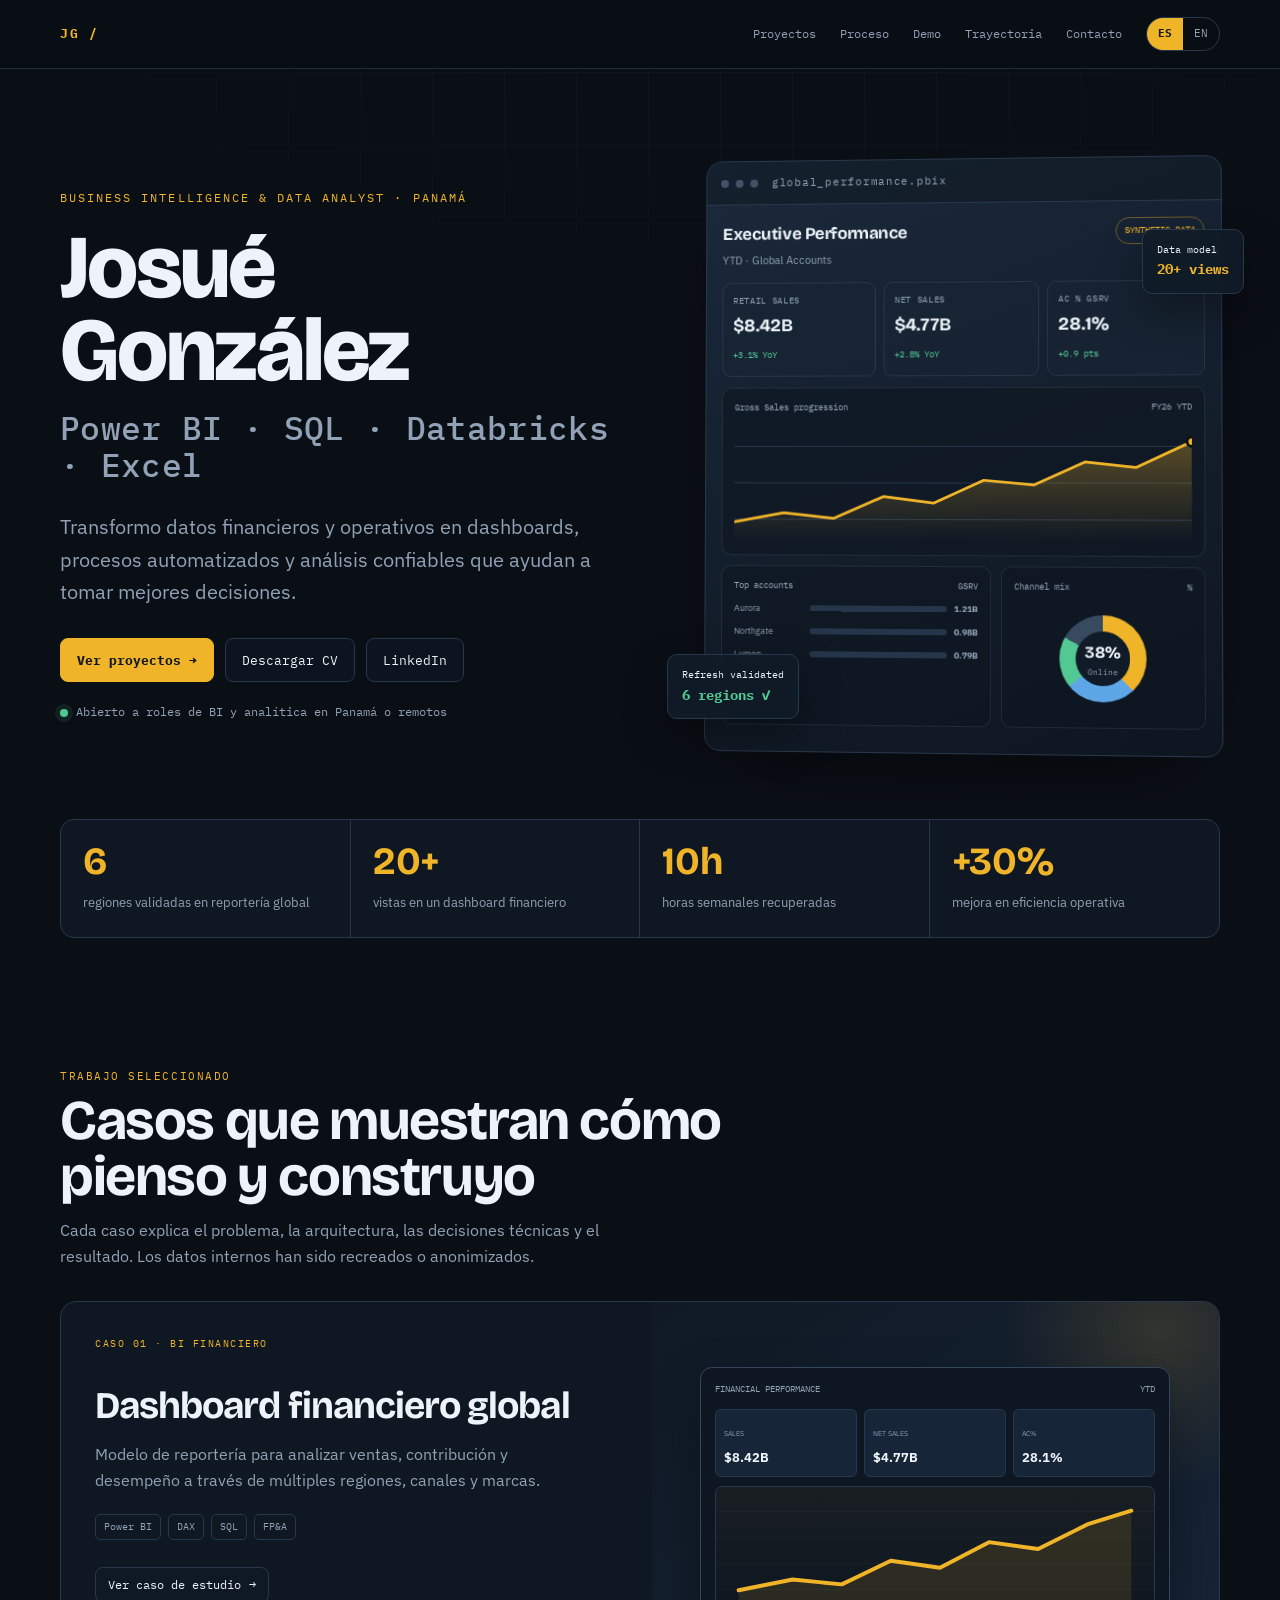
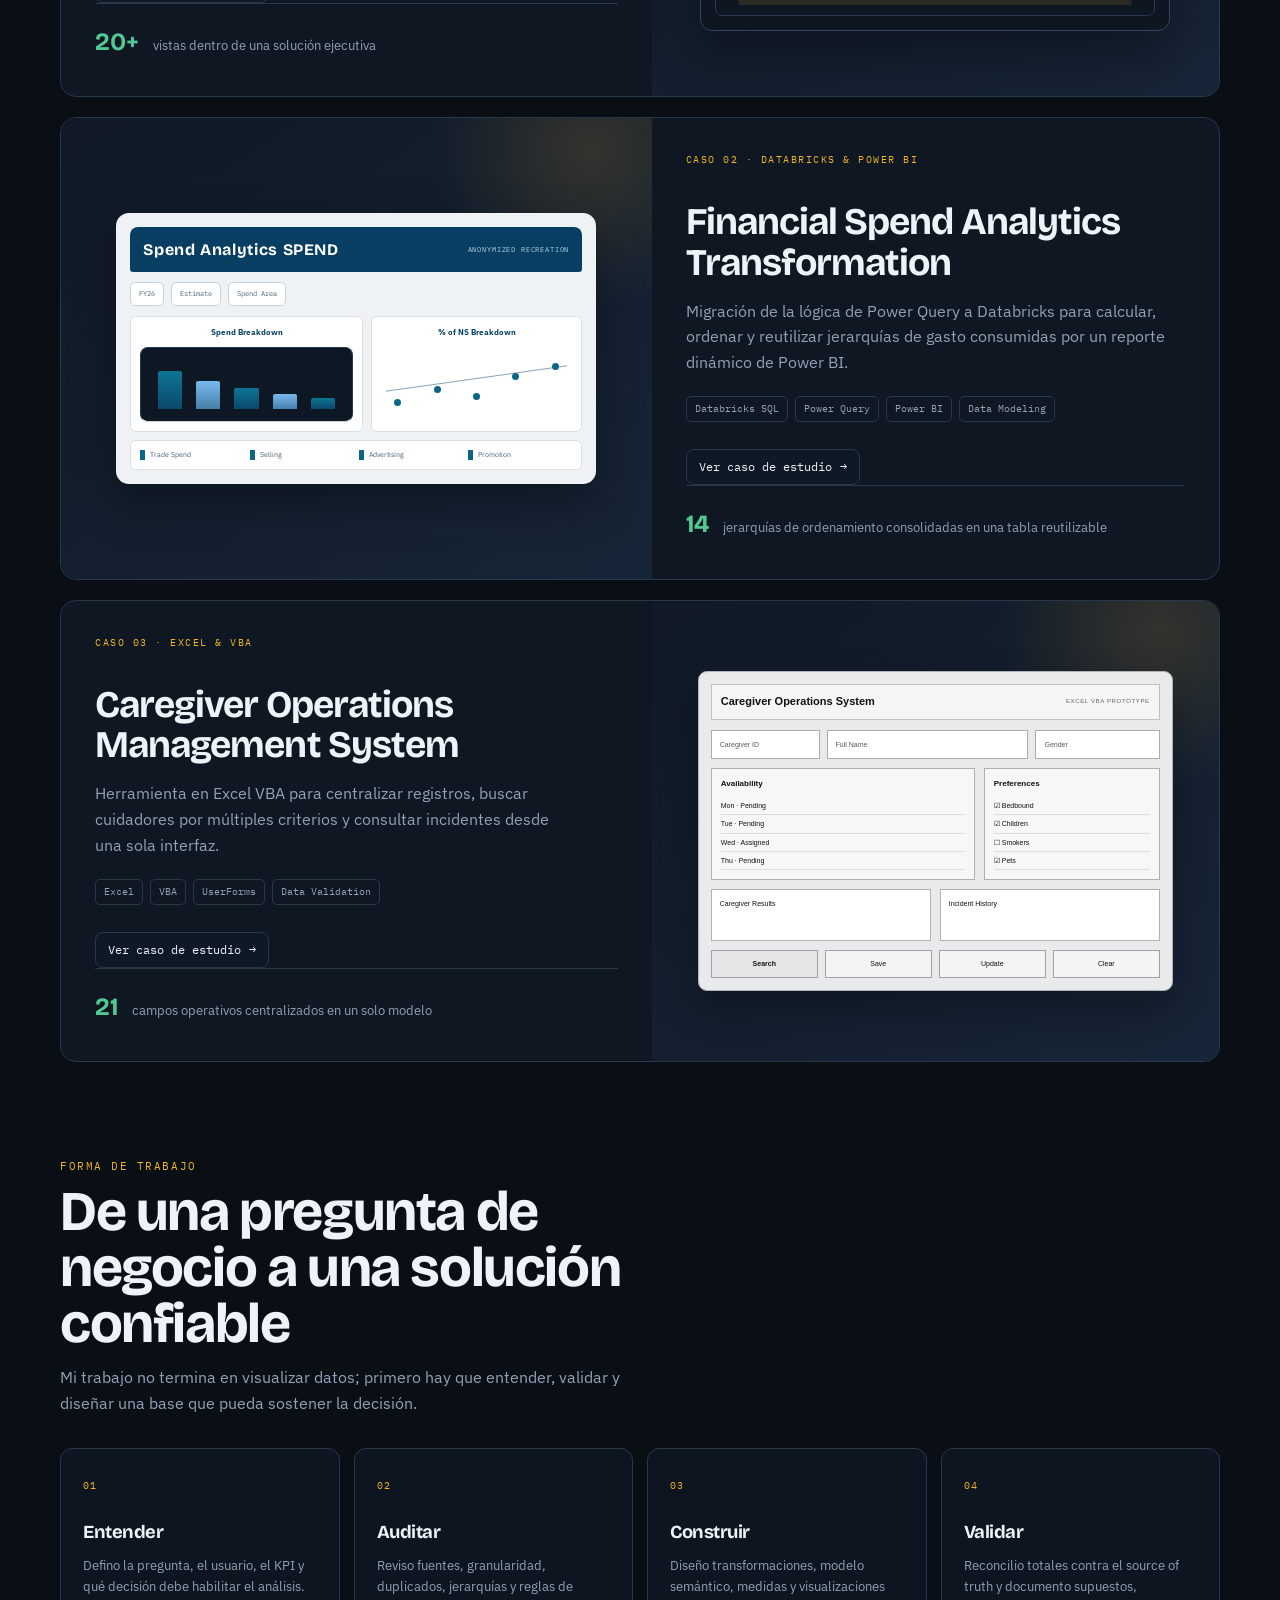
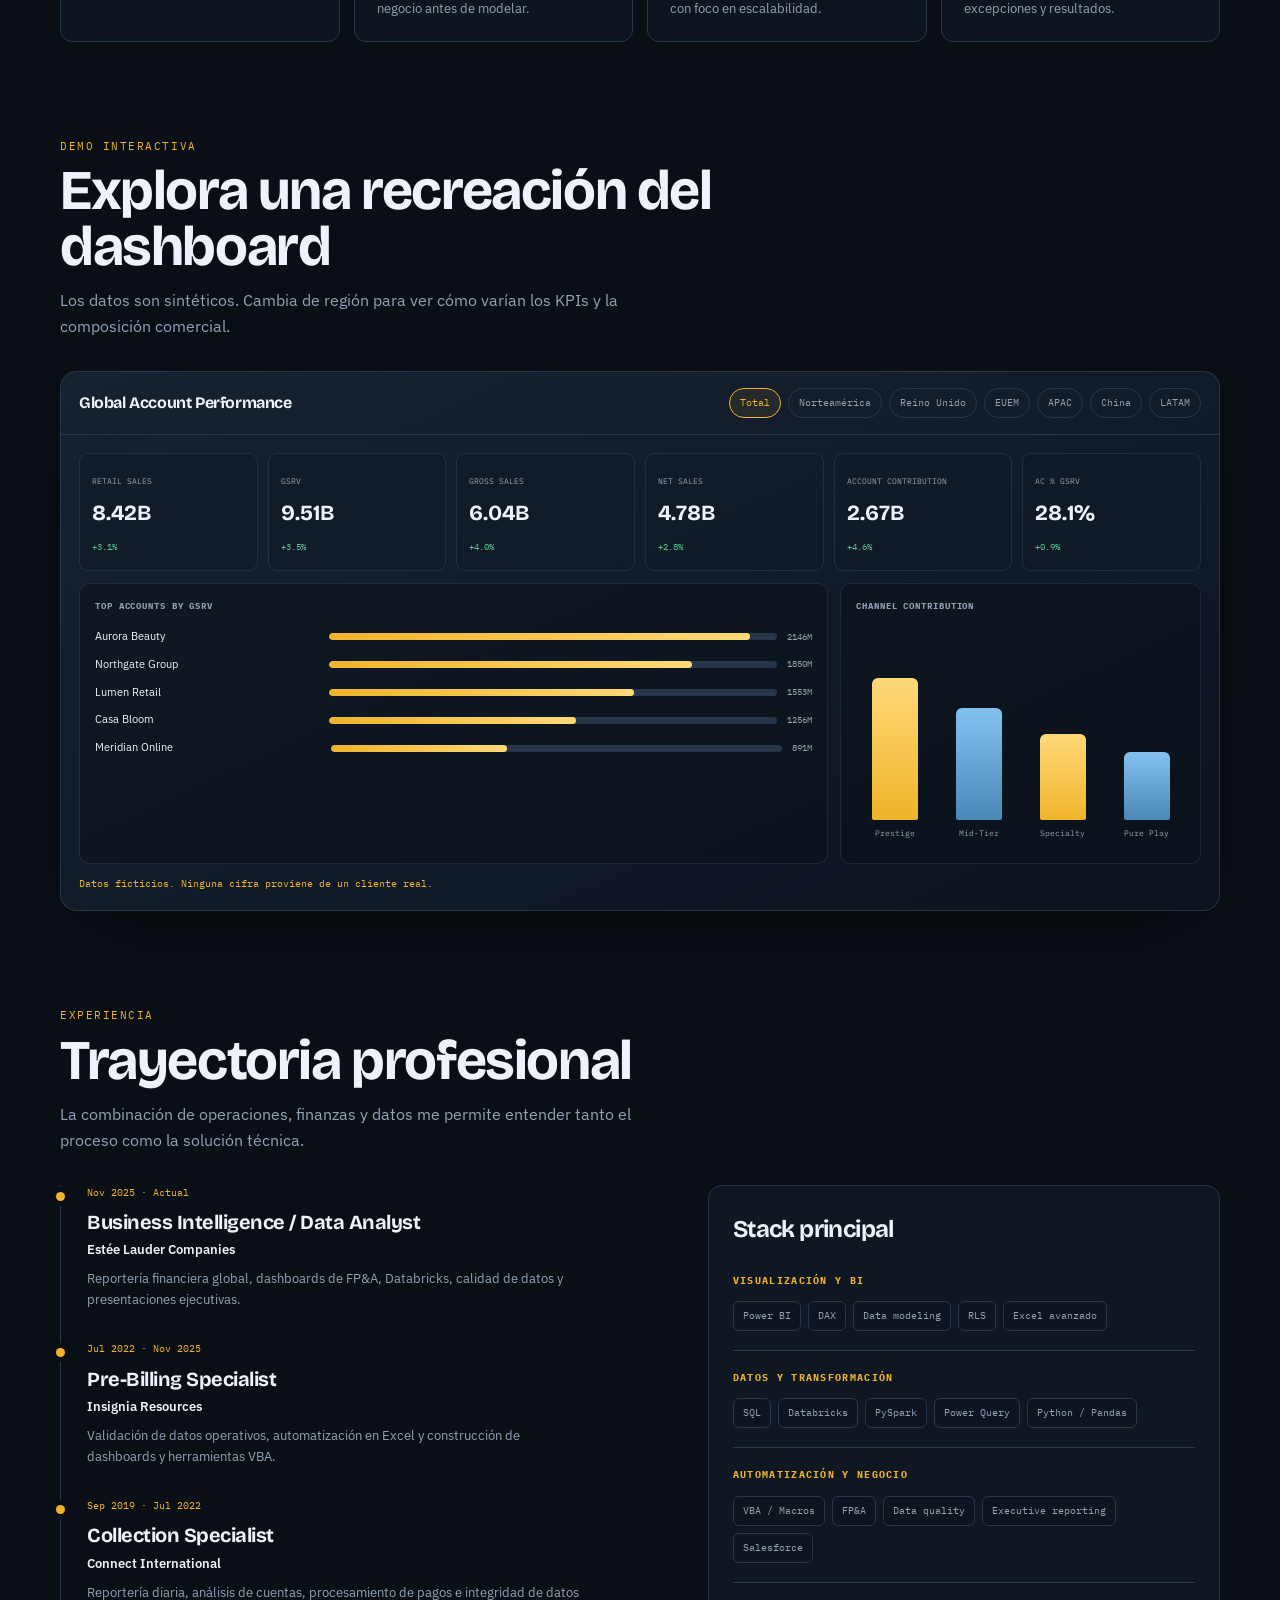
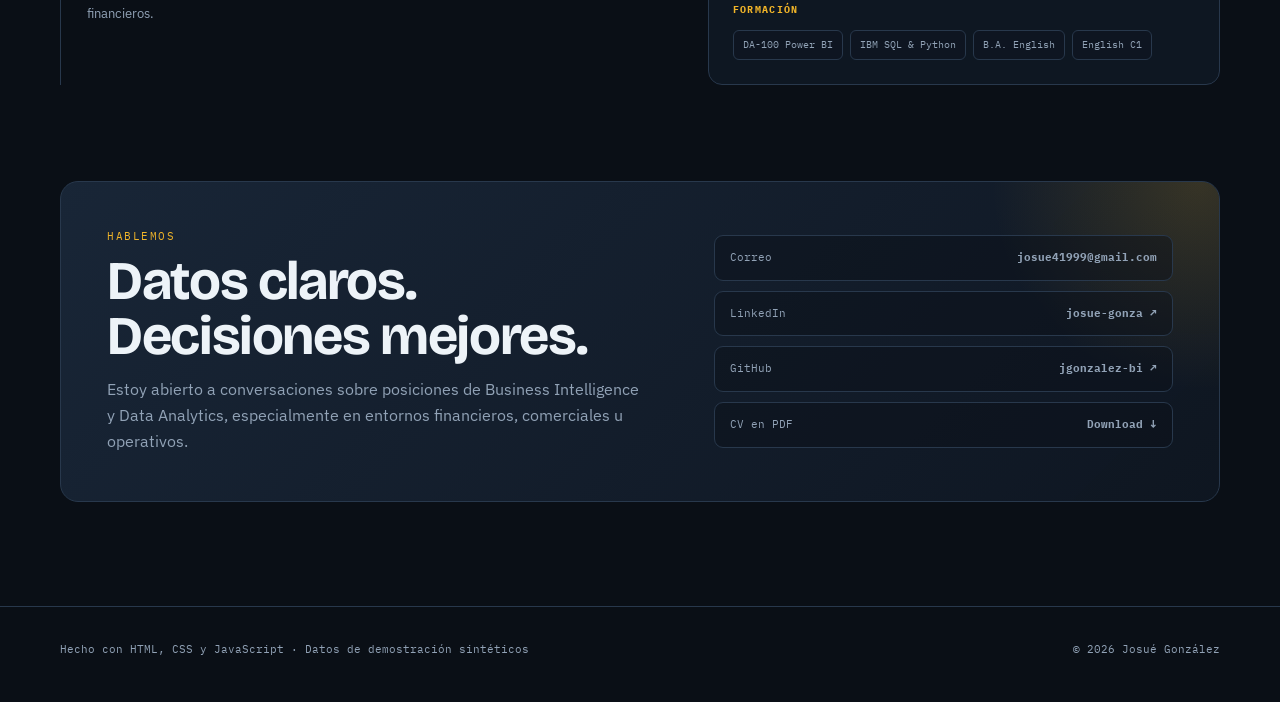
==== index.html @ 30bac92c "Generic Name and Visuals" ====
<!doctype html>
<html lang="es">
<head>
  <meta charset="utf-8">
  <meta name="viewport" content="width=device-width,initial-scale=1">
  <meta name="description" content="Portafolio de Josué González, Business Intelligence & Data Analyst especializado en Power BI, SQL, Databricks, Excel y reportería financiera.">
  <meta name="theme-color" content="#0a0f16">
  <meta property="og:title" content="Josué González — Business Intelligence & Data Analyst">
  <meta property="og:description" content="Dashboards, automatización, calidad de datos y analítica financiera.">
  <meta property="og:type" content="website">
  <title>Josué González — Business Intelligence & Data Analyst</title>
  <link rel="preconnect" href="https://fonts.googleapis.com">
  <link rel="preconnect" href="https://fonts.gstatic.com" crossorigin>
  <link href="https://fonts.googleapis.com/css2?family=Bricolage+Grotesque:opsz,wght@12..96,500;12..96,700;12..96,800&family=IBM+Plex+Mono:wght@400;500;600&family=IBM+Plex+Sans:wght@400;500;600&display=swap" rel="stylesheet">
  <link rel="stylesheet" href="assets/css/styles.css">
</head>
<body data-title-es="Josué González — Business Intelligence & Data Analyst" data-title-en="Josue Gonzalez — Business Intelligence & Data Analyst">
<header class="site-header">
  <div class="wrap nav">
    <a class="brand" href="#top" aria-label="Inicio">JG /</a>
    <button class="mobile-menu" data-mobile-menu aria-expanded="false" aria-label="Abrir navegación">☰</button>
    <nav class="nav-links" aria-label="Navegación principal">
      <a href="#proyectos" data-i18n="nav.work">Proyectos</a>
      <a href="#proceso" data-i18n="nav.process">Proceso</a>
      <a href="#demo" data-i18n="nav.demo">Demo</a>
      <a href="#trayectoria" data-i18n="nav.path">Trayectoria</a>
      <a href="#contacto" data-i18n="nav.contact">Contacto</a>
    </nav>
    <div class="lang" role="group" aria-label="Idioma">
      <button type="button" data-lang="es" aria-pressed="true">ES</button>
      <button type="button" data-lang="en" aria-pressed="false">EN</button>
    </div>
  </div>
</header>
<main id="top">
  <section class="hero">
    <div class="wrap hero-grid">
      <div>
        <p class="eyebrow" data-i18n="hero.eyebrow">Business Intelligence & Data Analyst · Panamá</p>
        <h1><span data-i18n="hero.name">Josué González</span><span class="hero-role" data-i18n="hero.role">Power BI · SQL · Databricks · Excel</span></h1>
        <p class="hero-lede" data-i18n="hero.lede">Transformo datos financieros y operativos en dashboards, procesos automatizados y análisis confiables que ayudan a tomar mejores decisiones.</p>
        <div class="actions">
          <a class="btn primary" href="#proyectos"><span data-i18n="hero.projects">Ver proyectos</span><span class="arrow">→</span></a>
          <a class="btn ghost" data-cv-home href="cv/Josue_Gonzalez_CV_ES.pdf" download><span data-i18n="hero.cv">Descargar CV</span></a>
          <a class="btn ghost" href="https://www.linkedin.com/in/josue-gonza/" target="_blank" rel="noopener" data-i18n="hero.linkedin">LinkedIn</a>
        </div>
        <div class="availability"><i class="status-dot"></i><span data-i18n="hero.availability">Abierto a roles de BI y analítica en Panamá o remotos</span></div>
      </div>
      <div class="hero-visual" aria-label="Recreación visual de un dashboard financiero">
        <div class="dash-window">
          <div class="window-bar"><i class="window-dot"></i><i class="window-dot"></i><i class="window-dot"></i><span class="window-title">global_performance.pbix</span></div>
          <div class="dash-body">
            <div class="dash-head"><div><h3>Executive Performance</h3><p>YTD · Global Accounts</p></div><span class="pill">SYNTHETIC DATA</span></div>
            <div class="visual-kpis">
              <div class="visual-kpi"><small>Retail Sales</small><b>$8.42B</b><i>+3.1% YoY</i></div>
              <div class="visual-kpi"><small>Net Sales</small><b>$4.77B</b><i>+2.8% YoY</i></div>
              <div class="visual-kpi"><small>AC % GSRV</small><b>28.1%</b><i>+0.9 pts</i></div>
            </div>
            <div class="chart-card">
              <div class="chart-top"><span>Gross Sales progression</span><span>FY26 YTD</span></div>
              <svg class="spark" viewBox="0 0 500 130" role="img" aria-label="Tendencia ascendente de ventas">
                <defs><linearGradient id="areaFill" x1="0" y1="0" x2="0" y2="1"><stop offset="0" stop-color="#f0b429" stop-opacity=".32"/><stop offset="1" stop-color="#f0b429" stop-opacity="0"/></linearGradient></defs>
                <path class="grid" d="M0 25H500M0 65H500M0 105H500"/>
                <path class="area" d="M0 108 L55 98 L110 104 L165 80 L220 87 L275 62 L330 67 L385 42 L440 48 L500 20 L500 130 L0 130Z"/>
                <path class="line" d="M0 108 L55 98 L110 104 L165 80 L220 87 L275 62 L330 67 L385 42 L440 48 L500 20"/>
                <circle class="point" cx="500" cy="20" r="5"/>
              </svg>
            </div>
            <div class="visual-bottom">
              <div class="chart-card">
                <div class="chart-top"><span>Top accounts</span><span>GSRV</span></div>
                <div class="bar-row"><span>Aurora</span><span class="bar-track"><i class="bar-fill" style="width:94%"></i></span><b>1.21B</b></div>
                <div class="bar-row"><span>Northgate</span><span class="bar-track"><i class="bar-fill" style="width:76%"></i></span><b>0.98B</b></div>
                <div class="bar-row"><span>Lumen</span><span class="bar-track"><i class="bar-fill" style="width:61%"></i></span><b>0.79B</b></div>
              </div>
              <div class="chart-card"><div class="chart-top"><span>Channel mix</span><span>%</span></div><div class="donut-wrap"><div class="donut"></div><div class="donut-label"><b>38%</b>Online</div></div></div>
            </div>
          </div>
        </div>
        <div class="float-card a"><span>Refresh validated</span><br><strong>6 regions ✓</strong></div>
        <div class="float-card b"><span>Data model</span><br><strong>20+ views</strong></div>
      </div>
    </div>
  </section>

  <section class="metrics">
    <div class="wrap metric-grid reveal">
      <div class="metric-item"><strong>6</strong><span data-i18n="metrics.regions">regiones validadas en reportería global</span></div>
      <div class="metric-item"><strong>20+</strong><span data-i18n="metrics.views">vistas en un dashboard financiero</span></div>
      <div class="metric-item"><strong>10h</strong><span data-i18n="metrics.hours">horas semanales recuperadas</span></div>
      <div class="metric-item"><strong>+30%</strong><span data-i18n="metrics.efficiency">mejora en eficiencia operativa</span></div>
    </div>
  </section>

  <section class="section" id="proyectos">
    <div class="wrap">
      <div class="section-head reveal">
        <div class="section-title-wrap"><div class="section-kicker" data-i18n="work.kicker">Trabajo seleccionado</div><h2 data-i18n="work.title">Casos que muestran cómo pienso y construyo</h2><p class="section-sub" data-i18n="work.sub">Cada caso explica el problema, la arquitectura, las decisiones técnicas y el resultado. Los datos internos han sido recreados o anonimizados.</p></div>
      </div>
      <div class="projects-grid">
        <article class="project-card reveal">
          <div class="project-content">
            <div class="project-index" data-i18n="project.1.index">Caso 01 · BI financiero</div>
            <h3 data-i18n="project.1.title">Dashboard financiero global</h3>
            <p data-i18n="project.1.desc">Modelo de reportería para analizar ventas, contribución y desempeño a través de múltiples regiones, canales y marcas.</p>
            <div class="tag-row"><span class="tag">Power BI</span><span class="tag">DAX</span><span class="tag">SQL</span><span class="tag">FP&A</span></div>
            <a class="btn small ghost" href="case-studies/financial-dashboard.html"><span data-i18n="project.1.cta">Ver caso de estudio</span><span class="arrow">→</span></a>
            <div class="project-stat"><b>20+</b><span data-i18n="project.1.stat">vistas dentro de una solución ejecutiva</span></div>
          </div>
          <div class="project-visual">
            <div class="mini-report"><div class="mini-top"><span>FINANCIAL PERFORMANCE</span><span class="accent">YTD</span></div><div class="mini-kpis"><div class="mini-kpi"><small>Sales</small><b>$8.42B</b></div><div class="mini-kpi"><small>Net Sales</small><b>$4.77B</b></div><div class="mini-kpi"><small>AC%</small><b>28.1%</b></div></div><div class="mini-chart"><svg viewBox="0 0 400 110"><path d="M0 95L55 84L105 89L155 65L205 72L255 46L305 53L355 28L400 14" fill="none" stroke="#f0b429" stroke-width="4" stroke-linecap="round" stroke-linejoin="round"/><path d="M0 95L55 84L105 89L155 65L205 72L255 46L305 53L355 28L400 14L400 110L0 110Z" fill="rgba(240,180,41,.12)"/></svg></div></div>
          </div>
        </article>

        <article class="project-card reveal">
          <div class="project-visual smap-card-visual">
            <div class="smap-mini">
              <div class="smap-mini-head"><b>Spend Analytics SPEND</b><span>ANONYMIZED RECREATION</span></div>
              <div class="smap-mini-filters"><span>FY26</span><span>Estimate</span><span>Spend Area</span></div>
              <div class="smap-mini-grid">
                <div class="smap-mini-chart">
                  <strong>Spend Breakdown</strong>
                  <div class="mini-bars">
                    <i style="--h:78%"></i><i style="--h:56%"></i><i style="--h:42%"></i><i style="--h:31%"></i><i style="--h:22%"></i>
                  </div>
                </div>
                <div class="smap-mini-chart">
                  <strong>% of NS Breakdown</strong>
                  <div class="mini-lines"><i></i><i></i><i></i><i></i><i></i></div>
                </div>
                <div class="smap-mini-legend">
                  <span>Trade Spend</span><span>Selling</span><span>Advertising</span><span>Promotion</span>
                </div>
              </div>
            </div>
          </div>
          <div class="project-content">
            <div class="project-index" data-i18n="project.2.index">Caso 02 · Databricks & Power BI</div>
            <h3 data-i18n="project.2.title">Financial Spend Analytics Transformation</h3>
            <p data-i18n="project.2.desc">Migración de la lógica de Power Query a Databricks para calcular, ordenar y reutilizar jerarquías de gasto consumidas por un reporte dinámico de Power BI.</p>
            <div class="tag-row"><span class="tag">Databricks SQL</span><span class="tag">Power Query</span><span class="tag">Power BI</span><span class="tag">Data Modeling</span></div>
            <a class="btn small ghost" href="case-studies/databricks-migration.html"><span data-i18n="project.2.cta">Ver caso de estudio</span><span class="arrow">→</span></a>
            <div class="project-stat"><b>14</b><span data-i18n="project.2.stat">jerarquías de ordenamiento consolidadas en una tabla reutilizable</span></div>
          </div>
        </article>

        <article class="project-card reveal">
          <div class="project-content">
            <div class="project-index" data-i18n="project.3.index">Caso 03 · Excel & VBA</div>
            <h3 data-i18n="project.3.title">Caregiver Operations Management System</h3>
            <p data-i18n="project.3.desc">Herramienta en Excel VBA para centralizar registros, buscar cuidadores por múltiples criterios y consultar incidentes desde una sola interfaz.</p>
            <div class="tag-row"><span class="tag">Excel</span><span class="tag">VBA</span><span class="tag">UserForms</span><span class="tag">Data Validation</span></div>
            <a class="btn small ghost" href="case-studies/operations-automation.html"><span data-i18n="project.3.cta">Ver caso de estudio</span><span class="arrow">→</span></a>
            <div class="project-stat"><b>21</b><span data-i18n="project.3.stat">campos operativos centralizados en un solo modelo</span></div>
          </div>
          <div class="project-visual coded-care-project">
<div class="care-card-mini" aria-label="Vista codificada del sistema de gestión de cuidadores">
  <div class="care-card-title">
    <b>Caregiver Operations System</b><span>EXCEL VBA PROTOTYPE</span>
  </div>
  <div class="care-card-fields">
    <i>Caregiver ID</i><i>Full Name</i><i>Gender</i>
  </div>
  <div class="care-card-body">
    <div>
      <strong>Availability</strong>
      <span>Mon · Pending</span><span>Tue · Pending</span>
      <span>Wed · Assigned</span><span>Thu · Pending</span>
    </div>
    <div>
      <strong>Preferences</strong>
      <span>☑ Bedbound</span><span>☑ Children</span>
      <span>☐ Smokers</span><span>☑ Pets</span>
    </div>
  </div>
  <div class="care-card-results">
    <span>Caregiver Results</span><span>Incident History</span>
  </div>
  <div class="care-card-actions"><b>Search</b><span>Save</span><span>Update</span><span>Clear</span></div>
</div>
</div>
        </article>
      </div>
    </div>
  </section>

  <section class="section" id="proceso">
    <div class="wrap">
      <div class="section-head reveal"><div class="section-title-wrap"><div class="section-kicker" data-i18n="process.kicker">Forma de trabajo</div><h2 data-i18n="process.title">De una pregunta de negocio a una solución confiable</h2><p class="section-sub" data-i18n="process.sub">Mi trabajo no termina en visualizar datos; primero hay que entender, validar y diseñar una base que pueda sostener la decisión.</p></div></div>
      <div class="process-grid">
        <div class="process-card reveal"><h3 data-i18n="process.1.title">Entender</h3><p data-i18n="process.1.desc">Defino la pregunta, el usuario, el KPI y qué decisión debe habilitar el análisis.</p></div>
        <div class="process-card reveal"><h3 data-i18n="process.2.title">Auditar</h3><p data-i18n="process.2.desc">Reviso fuentes, granularidad, duplicados, jerarquías y reglas de negocio antes de modelar.</p></div>
        <div class="process-card reveal"><h3 data-i18n="process.3.title">Construir</h3><p data-i18n="process.3.desc">Diseño transformaciones, modelo semántico, medidas y visualizaciones con foco en escalabilidad.</p></div>
        <div class="process-card reveal"><h3 data-i18n="process.4.title">Validar</h3><p data-i18n="process.4.desc">Reconcilio totales contra el source of truth y documento supuestos, excepciones y resultados.</p></div>
      </div>
    </div>
  </section>

  <section class="section" id="demo">
    <div class="wrap">
      <div class="section-head reveal"><div class="section-title-wrap"><div class="section-kicker" data-i18n="demo.kicker">Demo interactiva</div><h2 data-i18n="demo.title">Explora una recreación del dashboard</h2><p class="section-sub" data-i18n="demo.sub">Los datos son sintéticos. Cambia de región para ver cómo varían los KPIs y la composición comercial.</p></div></div>
      <div class="demo-shell reveal">
        <div class="demo-toolbar"><h3 data-i18n="demo.report">Global Account Performance</h3><div class="demo-tabs" id="region-tabs" aria-label="Región"></div></div>
        <div class="demo-main"><div class="demo-kpis" id="demo-kpis"></div><div class="demo-grid"><div class="demo-panel"><h4>Top accounts by GSRV</h4><div id="account-ranking"></div></div><div class="demo-panel"><h4>Channel contribution</h4><div class="channel-bars" id="channel-bars"></div></div></div><div class="demo-note" data-i18n="demo.note">Datos ficticios. Ninguna cifra proviene de un cliente real.</div></div>
      </div>
    </div>
  </section>

  <section class="section" id="trayectoria">
    <div class="wrap">
      <div class="section-head reveal"><div class="section-title-wrap"><div class="section-kicker" data-i18n="path.kicker">Experiencia</div><h2 data-i18n="path.title">Trayectoria profesional</h2><p class="section-sub" data-i18n="path.sub">La combinación de operaciones, finanzas y datos me permite entender tanto el proceso como la solución técnica.</p></div></div>
      <div class="split">
        <div class="timeline reveal">
          <article class="timeline-item"><div class="timeline-date" data-i18n="path.1.date">Nov 2025 · Actual</div><h3 data-i18n="path.1.role">Business Intelligence / Data Analyst</h3><div class="timeline-company" data-i18n="path.1.company">Estée Lauder Companies</div><p data-i18n="path.1.desc">Reportería financiera global, dashboards de FP&A, Databricks, calidad de datos y presentaciones ejecutivas.</p></article>
          <article class="timeline-item"><div class="timeline-date" data-i18n="path.2.date">Jul 2022 · Nov 2025</div><h3 data-i18n="path.2.role">Pre-Billing Specialist</h3><div class="timeline-company" data-i18n="path.2.company">Insignia Resources</div><p data-i18n="path.2.desc">Validación de datos operativos, automatización en Excel y construcción de dashboards y herramientas VBA.</p></article>
          <article class="timeline-item"><div class="timeline-date" data-i18n="path.3.date">Sep 2019 · Jul 2022</div><h3 data-i18n="path.3.role">Collection Specialist</h3><div class="timeline-company" data-i18n="path.3.company">Connect International</div><p data-i18n="path.3.desc">Reportería diaria, análisis de cuentas, procesamiento de pagos e integridad de datos financieros.</p></article>
        </div>
        <aside class="stack-card reveal">
          <h3 style="font-size:1.5rem;margin:0 0 24px" data-i18n="stack.title">Stack principal</h3>
          <div class="stack-group"><h3 data-i18n="stack.bi">Visualización y BI</h3><div class="skill-cloud"><span class="skill">Power BI</span><span class="skill">DAX</span><span class="skill">Data modeling</span><span class="skill">RLS</span><span class="skill">Excel avanzado</span></div></div>
          <div class="stack-group"><h3 data-i18n="stack.data">Datos y transformación</h3><div class="skill-cloud"><span class="skill">SQL</span><span class="skill">Databricks</span><span class="skill">PySpark</span><span class="skill">Power Query</span><span class="skill">Python / Pandas</span></div></div>
          <div class="stack-group"><h3 data-i18n="stack.ops">Automatización y negocio</h3><div class="skill-cloud"><span class="skill">VBA / Macros</span><span class="skill">FP&A</span><span class="skill">Data quality</span><span class="skill">Executive reporting</span><span class="skill">Salesforce</span></div></div>
          <div class="stack-group"><h3 data-i18n="stack.edu">Formación</h3><div class="skill-cloud"><span class="skill">DA-100 Power BI</span><span class="skill">IBM SQL & Python</span><span class="skill">B.A. English</span><span class="skill">English C1</span></div></div>
        </aside>
      </div>
    </div>
  </section>

  <section class="section" id="contacto">
    <div class="wrap contact-card reveal">
      <div><div class="section-kicker" data-i18n="contact.kicker">Hablemos</div><h2 data-i18n="contact.title">Datos claros. Decisiones mejores.</h2><p data-i18n="contact.desc">Estoy abierto a conversaciones sobre posiciones de Business Intelligence y Data Analytics, especialmente en entornos financieros, comerciales u operativos.</p></div>
      <div class="contact-links">
        <a class="contact-link" href="mailto:josue41999@gmail.com"><span data-i18n="contact.mail">Correo</span><b>josue41999@gmail.com</b></a>
        <a class="contact-link" href="https://www.linkedin.com/in/josue-gonza/" target="_blank" rel="noopener"><span>LinkedIn</span><b>josue-gonza ↗</b></a>
        <a class="contact-link" href="https://github.com/jgonzalez-bi" target="_blank" rel="noopener"><span>GitHub</span><b>jgonzalez-bi ↗</b></a>
        <a class="contact-link" data-cv-home href="cv/Josue_Gonzalez_CV_ES.pdf" download><span data-i18n="contact.cv">CV en PDF</span><b>Download ↓</b></a>
      </div>
    </div>
  </section>
</main>
<footer><div class="wrap footer-row"><span data-i18n="footer">Hecho con HTML, CSS y JavaScript · Datos de demostración sintéticos</span><span>© 2026 Josué González</span></div></footer>
<script src="assets/js/main.js"></script>
<script src="assets/js/dashboard.js"></script>
</body>
</html>
---- assets/css/styles.css ----
:root{
  --bg:#0a0f16;
  --bg-soft:#0e1520;
  --panel:#111b28;
  --panel-2:#172333;
  --panel-3:#1b2a3c;
  --line:#28384c;
  --line-soft:rgba(132,151,174,.16);
  --text:#edf3f8;
  --muted:#91a2b6;
  --muted-2:#708398;
  --accent:#f0b429;
  --accent-2:#ffd978;
  --positive:#52c993;
  --negative:#f0646a;
  --blue:#5ea7e6;
  --violet:#a78bfa;
  --display:'Bricolage Grotesque','Segoe UI',sans-serif;
  --sans:'IBM Plex Sans','Segoe UI',sans-serif;
  --mono:'IBM Plex Mono',ui-monospace,SFMono-Regular,Consolas,monospace;
  --max:1160px;
  --shadow:0 28px 80px -38px rgba(0,0,0,.95);
}
*{box-sizing:border-box}
html{scroll-behavior:smooth;background:var(--bg)}
body{margin:0;background:var(--bg);color:var(--text);font-family:var(--sans);font-size:16px;line-height:1.62;-webkit-font-smoothing:antialiased}
body::before{content:"";position:fixed;inset:0;z-index:0;pointer-events:none;background-image:linear-gradient(rgba(76,96,120,.16) 1px,transparent 1px),linear-gradient(90deg,rgba(76,96,120,.16) 1px,transparent 1px);background-size:72px 72px;mask-image:radial-gradient(ellipse 80% 55% at 55% -5%,#000 10%,transparent 78%);opacity:.65}
a{color:inherit}
button,a{touch-action:manipulation}
button{font:inherit}
:focus-visible{outline:2px solid var(--accent);outline-offset:3px;border-radius:5px}
.wrap{width:min(var(--max),calc(100% - 44px));margin-inline:auto;position:relative;z-index:1}
.mono{font-family:var(--mono)}
.muted{color:var(--muted)}
.accent{color:var(--accent)}
.sr-only{position:absolute!important;width:1px;height:1px;padding:0;margin:-1px;overflow:hidden;clip:rect(0,0,0,0);white-space:nowrap;border:0}

/* Header */
.site-header{position:sticky;top:0;z-index:100;background:rgba(10,15,22,.78);border-bottom:1px solid rgba(40,56,76,.72);backdrop-filter:blur(18px)}
.nav{height:68px;display:flex;align-items:center;gap:24px}
.brand{font-family:var(--mono);font-weight:700;letter-spacing:.14em;color:var(--accent);text-decoration:none;font-size:13px;white-space:nowrap}
.nav-links{display:flex;gap:24px;margin-left:auto;align-items:center}
.nav-links a{font-family:var(--mono);font-size:12px;text-decoration:none;color:var(--muted);transition:color .2s ease}
.nav-links a:hover{color:var(--text)}
.lang{display:flex;border:1px solid var(--line);border-radius:999px;overflow:hidden}
.lang button{border:0;background:transparent;color:var(--muted);font-family:var(--mono);font-size:11px;padding:7px 11px;cursor:pointer}
.lang button[aria-pressed="true"]{background:var(--accent);color:#111820;font-weight:700}
.mobile-menu{display:none;margin-left:auto;border:1px solid var(--line);background:var(--panel);color:var(--text);border-radius:8px;padding:7px 10px;cursor:pointer}

/* Buttons */
.actions{display:flex;flex-wrap:wrap;gap:11px;align-items:center}
.btn{display:inline-flex;align-items:center;justify-content:center;gap:8px;min-height:44px;padding:10px 16px;border-radius:8px;text-decoration:none;font-family:var(--mono);font-size:12.5px;border:1px solid var(--line);transition:transform .2s,border-color .2s,background .2s,color .2s}
.btn:hover{transform:translateY(-2px);border-color:#4c6684}
.btn.primary{background:var(--accent);border-color:var(--accent);color:#101720;font-weight:700}
.btn.primary:hover{background:var(--accent-2);border-color:var(--accent-2)}
.btn.ghost{background:rgba(17,27,40,.55)}
.btn.small{min-height:36px;padding:7px 12px;font-size:11.5px}
.arrow{transition:transform .2s}.btn:hover .arrow{transform:translateX(3px)}

/* Hero */
.hero{padding:88px 0 42px}
.hero-grid{display:grid;grid-template-columns:minmax(0,1.05fr) minmax(420px,.95fr);gap:70px;align-items:center}
.eyebrow{margin:0 0 18px;font-family:var(--mono);font-size:12px;letter-spacing:.17em;text-transform:uppercase;color:var(--accent)}
h1,h2,h3{font-family:var(--display);letter-spacing:-.025em}
h1{margin:0;font-size:clamp(3rem,7vw,5.6rem);line-height:.93;font-weight:800;max-width:850px}
.hero-role{display:block;color:var(--muted);font-size:.37em;line-height:1.1;letter-spacing:.01em;margin-top:18px;font-family:var(--mono);font-weight:500}
.hero-lede{font-size:clamp(1.02rem,1.9vw,1.25rem);color:var(--muted);max-width:57ch;margin:28px 0 30px}
.availability{display:flex;align-items:center;gap:8px;margin-top:21px;color:var(--muted);font-family:var(--mono);font-size:11.5px}
.status-dot{width:8px;height:8px;border-radius:50%;background:var(--positive);box-shadow:0 0 0 5px rgba(82,201,147,.10)}

/* Hero dashboard */
.hero-visual{position:relative;min-height:470px}
.dash-window{position:relative;border:1px solid var(--line);border-radius:16px;background:linear-gradient(160deg,rgba(27,42,60,.95),rgba(13,21,32,.96));box-shadow:var(--shadow);overflow:hidden;transform:perspective(1200px) rotateY(-3deg) rotateX(1deg)}
.window-bar{height:44px;border-bottom:1px solid var(--line);display:flex;align-items:center;padding:0 14px;gap:7px;background:rgba(6,10,16,.30)}
.window-dot{width:8px;height:8px;border-radius:50%;background:#435268}.window-title{font-family:var(--mono);font-size:10.5px;color:var(--muted);margin-left:7px;letter-spacing:.07em}
.dash-body{padding:16px}
.dash-head{display:flex;justify-content:space-between;gap:18px;align-items:flex-start;margin-bottom:14px}
.dash-head h3{font-size:17px;margin:0 0 4px}.dash-head p{margin:0;color:var(--muted);font-size:11px}
.pill{font-family:var(--mono);font-size:9px;border:1px solid rgba(240,180,41,.4);color:var(--accent);border-radius:999px;padding:5px 8px;white-space:nowrap}
.visual-kpis{display:grid;grid-template-columns:repeat(3,1fr);gap:8px;margin-bottom:11px}
.visual-kpi{border:1px solid var(--line-soft);background:rgba(24,36,52,.7);border-radius:9px;padding:10px}
.visual-kpi small{display:block;color:var(--muted);font-family:var(--mono);font-size:8.5px;text-transform:uppercase;letter-spacing:.08em}.visual-kpi b{display:block;font-family:var(--display);font-size:18px;margin-top:4px}.visual-kpi i{font-style:normal;font-family:var(--mono);font-size:8.5px;color:var(--positive)}
.chart-card{border:1px solid var(--line-soft);background:rgba(13,21,32,.58);border-radius:10px;padding:12px;margin-bottom:10px}
.chart-top{display:flex;justify-content:space-between;align-items:center;margin-bottom:8px}.chart-top span{font-family:var(--mono);font-size:9px;color:var(--muted)}
.spark{width:100%;height:120px;display:block}.spark .grid{stroke:#2a3b50;stroke-width:1}.spark .area{fill:url(#areaFill)}.spark .line{fill:none;stroke:var(--accent);stroke-width:3;stroke-linecap:round;stroke-linejoin:round}.spark .point{fill:var(--accent);stroke:#0a0f16;stroke-width:3}
.visual-bottom{display:grid;grid-template-columns:1.15fr .85fr;gap:10px}
.bar-row{display:grid;grid-template-columns:70px 1fr auto;gap:7px;align-items:center;margin:9px 0;font-size:8.5px;color:var(--muted)}
.bar-track{height:6px;background:#25364a;border-radius:999px;overflow:hidden}.bar-fill{height:100%;background:linear-gradient(90deg,var(--accent),var(--accent-2));border-radius:999px}
.donut-wrap{display:grid;place-items:center;height:112px;position:relative}.donut{width:86px;height:86px;border-radius:50%;background:conic-gradient(var(--accent) 0 38%,var(--blue) 38% 64%,var(--positive) 64% 83%,#384a60 83% 100%);position:relative}.donut::after{content:"";position:absolute;inset:16px;background:var(--panel);border-radius:50%}.donut-label{position:absolute;z-index:2;text-align:center;font-family:var(--mono);font-size:8px;color:var(--muted)}.donut-label b{display:block;color:var(--text);font-size:16px;font-family:var(--display)}
.float-card{position:absolute;border:1px solid var(--line);background:rgba(17,27,40,.93);border-radius:10px;box-shadow:0 18px 42px rgba(0,0,0,.35);padding:12px 14px;font-family:var(--mono);font-size:10px;backdrop-filter:blur(8px)}
.float-card strong{color:var(--positive);font-size:14px}.float-card.a{left:-35px;bottom:34px}.float-card.b{right:-24px;top:72px}.float-card.b strong{color:var(--accent)}

/* Metrics */
.metrics{padding:24px 0 48px}
.metric-grid{display:grid;grid-template-columns:repeat(4,1fr);border:1px solid var(--line);border-radius:14px;background:rgba(17,27,40,.72);overflow:hidden}
.metric-item{padding:22px;border-right:1px solid var(--line)}.metric-item:last-child{border-right:0}
.metric-item strong{display:block;font-family:var(--display);font-size:clamp(1.8rem,3vw,2.6rem);line-height:1;color:var(--accent);margin-bottom:8px}.metric-item span{color:var(--muted);font-size:13px}

/* Sections */
.section{padding:82px 0 14px}
.section-head{display:flex;align-items:flex-end;justify-content:space-between;gap:28px;margin-bottom:31px}
.section-title-wrap{max-width:680px}.section-kicker{font-family:var(--mono);font-size:11px;color:var(--accent);letter-spacing:.14em;text-transform:uppercase;margin-bottom:8px}.section h2{font-size:clamp(2rem,4.6vw,3.5rem);line-height:1;margin:0 0 13px}.section-sub{margin:0;color:var(--muted);max-width:60ch}

/* Projects */
.projects-grid{display:grid;gap:20px}
.project-card{display:grid;grid-template-columns:1.02fr .98fr;min-height:390px;border:1px solid var(--line);border-radius:16px;overflow:hidden;background:rgba(17,27,40,.74);transition:transform .25s,border-color .25s,box-shadow .25s}
.project-card:hover{transform:translateY(-3px);border-color:#3b526f;box-shadow:var(--shadow)}
.project-content{padding:34px;display:flex;flex-direction:column;align-items:flex-start}
.project-index{font-family:var(--mono);font-size:10px;color:var(--accent);letter-spacing:.15em;text-transform:uppercase;margin-bottom:34px}
.project-content h3{font-size:clamp(1.5rem,3.5vw,2.35rem);line-height:1.08;margin:0 0 15px}.project-content p{color:var(--muted);margin:0 0 20px;max-width:48ch}
.tag-row{display:flex;flex-wrap:wrap;gap:7px;margin-bottom:27px}.tag{font-family:var(--mono);font-size:10px;color:var(--muted);border:1px solid var(--line);border-radius:5px;padding:4px 8px}
.project-stat{margin-top:auto;padding-top:18px;border-top:1px solid var(--line);width:100%;display:flex;gap:14px;align-items:baseline}.project-stat b{font-family:var(--display);font-size:1.55rem;color:var(--positive)}.project-stat span{color:var(--muted);font-size:12.5px}
.project-visual{background:linear-gradient(145deg,#101925,#172538);padding:28px;display:grid;place-items:center;min-width:0;position:relative;overflow:hidden}
.project-visual::before{content:"";position:absolute;width:320px;height:320px;border-radius:50%;background:radial-gradient(circle,rgba(240,180,41,.14),transparent 70%);top:-130px;right:-100px}
.mini-report{width:100%;max-width:470px;border:1px solid #34465d;background:#0d1621;border-radius:12px;padding:14px;box-shadow:0 24px 50px rgba(0,0,0,.35);position:relative;z-index:1}
.mini-top{display:flex;justify-content:space-between;align-items:center;margin-bottom:12px}.mini-top span{font-family:var(--mono);font-size:9px;color:var(--muted)}
.mini-kpis{display:grid;grid-template-columns:repeat(3,1fr);gap:7px;margin-bottom:9px}.mini-kpi{background:#172538;border:1px solid #26384e;border-radius:6px;padding:8px}.mini-kpi small{font-size:7px;color:var(--muted);text-transform:uppercase}.mini-kpi b{display:block;font-size:13px;margin-top:3px}
.mini-chart{height:130px;border:1px solid #26384e;border-radius:7px;background:linear-gradient(180deg,rgba(240,180,41,.05),transparent),repeating-linear-gradient(0deg,transparent 0 25px,rgba(62,82,107,.25) 26px);position:relative;overflow:hidden}.mini-chart svg{position:absolute;inset:10px;width:calc(100% - 20px);height:calc(100% - 20px)}
.mini-bars{display:grid;grid-template-columns:repeat(6,1fr);align-items:end;gap:7px;height:126px;padding:12px;border:1px solid #26384e;border-radius:8px;background:#0e1824}.mini-bars i{display:block;background:linear-gradient(var(--accent-2),var(--accent));border-radius:4px 4px 0 0}.mini-bars i:nth-child(even){background:linear-gradient(#77b9ed,#477fab)}
.pipeline{width:100%;max-width:500px;display:grid;grid-template-columns:1fr 40px 1fr 40px 1fr;align-items:center;position:relative;z-index:1}.node{border:1px solid #354a64;border-radius:10px;background:#111c2a;padding:16px;text-align:center}.node b{display:block;font-family:var(--mono);font-size:11px;color:var(--text);margin-bottom:5px}.node span{font-size:10px;color:var(--muted)}.pipe-arrow{text-align:center;color:var(--accent);font-size:22px}.pipeline-note{position:absolute;bottom:24px;right:28px;font-family:var(--mono);font-size:9px;color:var(--positive);border:1px solid rgba(82,201,147,.35);padding:6px 8px;border-radius:6px;background:rgba(16,30,28,.75)}
.vba-ui{width:100%;max-width:470px;border:1px solid #34465d;border-radius:12px;background:#f1f3f6;color:#17202b;overflow:hidden;position:relative;z-index:1;box-shadow:0 24px 50px rgba(0,0,0,.35)}.vba-title{height:34px;background:#1f6e43;color:#fff;padding:7px 12px;font-family:var(--mono);font-size:9px}.vba-body{display:grid;grid-template-columns:120px 1fr;min-height:230px}.vba-side{background:#e6ebef;border-right:1px solid #cbd3da;padding:12px}.vba-side span{display:block;font-size:9px;padding:7px 8px;border-radius:4px;margin-bottom:5px}.vba-side span.active{background:#d3e7da;color:#195b39;font-weight:700}.vba-main{padding:16px}.vba-main h4{font-size:15px;margin:0 0 12px}.form-grid{display:grid;grid-template-columns:1fr 1fr;gap:9px}.fake-input{height:31px;border:1px solid #c3ccd5;border-radius:4px;background:white;padding:7px;font-size:8px;color:#667380}.fake-input.wide{grid-column:1/-1}.fake-table{margin-top:13px;border:1px solid #c8d0d8;border-radius:4px;overflow:hidden}.fake-row{display:grid;grid-template-columns:1.2fr .8fr 1fr;font-size:7.5px}.fake-row span{padding:6px;border-right:1px solid #d6dde3;border-bottom:1px solid #d6dde3}.fake-row.head{font-weight:700;background:#dfe6eb}

/* Process */
.process-grid{display:grid;grid-template-columns:repeat(4,1fr);gap:14px;counter-reset:step}
.process-card{counter-increment:step;border:1px solid var(--line);border-radius:12px;background:rgba(17,27,40,.62);padding:22px;position:relative}.process-card::before{content:"0" counter(step);font-family:var(--mono);font-size:10px;color:var(--accent);letter-spacing:.12em}.process-card h3{font-size:1.15rem;margin:21px 0 8px}.process-card p{font-size:13px;color:var(--muted);margin:0}

/* Demo */
.demo-shell{border:1px solid var(--line);border-radius:16px;background:linear-gradient(155deg,rgba(23,35,51,.96),rgba(13,21,32,.94));overflow:hidden;box-shadow:var(--shadow)}
.demo-toolbar{display:flex;align-items:center;justify-content:space-between;gap:18px;padding:16px 18px;border-bottom:1px solid var(--line)}.demo-toolbar h3{font-size:1rem;margin:0}.demo-tabs{display:flex;flex-wrap:wrap;gap:7px}.demo-tab{border:1px solid var(--line);background:transparent;color:var(--muted);border-radius:999px;padding:6px 10px;font-family:var(--mono);font-size:9.5px;cursor:pointer}.demo-tab[aria-pressed="true"]{border-color:var(--accent);color:var(--accent);background:rgba(240,180,41,.08)}
.demo-main{padding:18px}.demo-kpis{display:grid;grid-template-columns:repeat(6,1fr);gap:10px;margin-bottom:12px}.demo-kpi{border:1px solid var(--line-soft);background:rgba(17,27,40,.72);border-radius:9px;padding:12px}.demo-kpi small{font-family:var(--mono);font-size:8px;color:var(--muted);text-transform:uppercase}.demo-kpi strong{display:block;font-family:var(--display);font-size:1.35rem;margin:5px 0 1px}.demo-kpi i{font-style:normal;font-family:var(--mono);font-size:9px;color:var(--positive)}.demo-kpi i.down{color:var(--negative)}
.demo-grid{display:grid;grid-template-columns:1.35fr .65fr;gap:12px}.demo-panel{border:1px solid var(--line-soft);border-radius:10px;background:rgba(10,16,24,.44);padding:15px}.demo-panel h4{font-family:var(--mono);font-size:9px;text-transform:uppercase;letter-spacing:.1em;color:var(--muted);margin:0 0 14px}.rank-row{display:grid;grid-template-columns:minmax(80px,1fr) 2fr auto;gap:10px;align-items:center;margin:10px 0;font-size:11px}.rank-track{height:7px;border-radius:999px;background:#25354a;overflow:hidden}.rank-track i{display:block;height:100%;background:linear-gradient(90deg,var(--accent),var(--accent-2));border-radius:999px}.rank-row em{font-style:normal;font-family:var(--mono);font-size:9px;color:var(--muted)}
.channel-bars{height:220px;display:flex;align-items:flex-end;gap:15px;padding:8px 4px}.channel-col{flex:1;display:flex;flex-direction:column;align-items:center;gap:7px}.channel-bar{width:100%;max-width:46px;border-radius:6px 6px 2px 2px;background:linear-gradient(var(--accent-2),var(--accent));position:relative}.channel-col:nth-child(even) .channel-bar{background:linear-gradient(#83c1f1,#4a88b8)}.channel-col span{font-family:var(--mono);font-size:8px;color:var(--muted);text-align:center}
.demo-note{font-family:var(--mono);font-size:10px;color:var(--accent);margin-top:12px}

/* Experience + stack */
.split{display:grid;grid-template-columns:1.1fr .9fr;gap:22px}
.timeline{border-left:1px solid var(--line);padding-left:26px}.timeline-item{position:relative;padding:0 0 31px}.timeline-item:last-child{padding-bottom:0}.timeline-item::before{content:"";position:absolute;left:-31px;top:7px;width:9px;height:9px;border-radius:50%;background:var(--accent);box-shadow:0 0 0 5px var(--bg)}.timeline-date{font-family:var(--mono);font-size:10px;color:var(--accent);margin-bottom:5px}.timeline-item h3{font-size:1.25rem;margin:0 0 1px}.timeline-company{color:var(--text);font-weight:600;font-size:13px}.timeline-item p{color:var(--muted);font-size:13px;margin:8px 0 0;max-width:62ch}
.stack-card{border:1px solid var(--line);border-radius:14px;background:rgba(17,27,40,.72);padding:24px}.stack-group{padding:0 0 19px;margin-bottom:19px;border-bottom:1px solid var(--line)}.stack-group:last-child{border:0;margin:0;padding:0}.stack-group h3{font-family:var(--mono);font-size:10px;text-transform:uppercase;letter-spacing:.13em;color:var(--accent);margin:0 0 12px}.skill-cloud{display:flex;flex-wrap:wrap;gap:7px}.skill{border:1px solid var(--line);background:rgba(14,22,33,.62);border-radius:6px;padding:6px 9px;font-family:var(--mono);font-size:10px;color:var(--muted)}

/* Contact */
.contact-card{border:1px solid var(--line);border-radius:18px;background:linear-gradient(135deg,rgba(26,40,57,.94),rgba(15,23,34,.96));padding:46px;display:grid;grid-template-columns:1.1fr .9fr;gap:46px;align-items:center;overflow:hidden;position:relative}.contact-card::after{content:"";position:absolute;width:420px;height:420px;border-radius:50%;right:-190px;top:-210px;background:radial-gradient(circle,rgba(240,180,41,.17),transparent 70%)}.contact-card h2{margin:0 0 14px;font-size:clamp(2rem,4.6vw,3.4rem)}.contact-card p{margin:0;color:var(--muted);max-width:54ch}.contact-links{display:grid;gap:10px;position:relative;z-index:2}.contact-link{display:flex;align-items:center;justify-content:space-between;border:1px solid var(--line);border-radius:9px;padding:13px 15px;text-decoration:none;background:rgba(10,16,24,.43);font-family:var(--mono);font-size:11px;color:var(--muted);transition:border-color .2s,color .2s,transform .2s}.contact-link:hover{border-color:var(--accent);color:var(--text);transform:translateX(3px)}
footer{padding:34px 0 44px;border-top:1px solid var(--line);margin-top:90px;color:var(--muted);font-family:var(--mono);font-size:10.5px}.footer-row{display:flex;justify-content:space-between;gap:18px;flex-wrap:wrap}

/* Case studies */
.case-hero{padding:76px 0 48px}.back-link{display:inline-flex;gap:7px;align-items:center;color:var(--muted);font-family:var(--mono);font-size:11px;text-decoration:none;margin-bottom:42px}.back-link:hover{color:var(--accent)}
.case-hero h1{font-size:clamp(2.6rem,6.2vw,5rem);max-width:1000px}.case-summary{font-size:clamp(1rem,2vw,1.24rem);color:var(--muted);max-width:760px;margin:24px 0 30px}.case-meta{display:flex;flex-wrap:wrap;gap:9px}.meta-pill{border:1px solid var(--line);border-radius:999px;padding:7px 11px;font-family:var(--mono);font-size:10px;color:var(--muted)}
.case-cover{border:1px solid var(--line);border-radius:18px;background:linear-gradient(145deg,#111b28,#17263a);padding:34px;min-height:490px;display:grid;place-items:center;overflow:hidden;position:relative}.case-cover::before{content:"";position:absolute;inset:0;background:radial-gradient(circle at 75% 12%,rgba(240,180,41,.13),transparent 35%)}
.case-layout{display:grid;grid-template-columns:220px minmax(0,1fr);gap:65px;padding-top:72px}.case-nav{position:sticky;top:100px;align-self:start}.case-nav a{display:block;text-decoration:none;color:var(--muted);font-family:var(--mono);font-size:10.5px;padding:7px 0;border-left:1px solid var(--line);padding-left:14px}.case-nav a:hover{color:var(--accent);border-color:var(--accent)}
.case-content section{padding:0 0 70px;scroll-margin-top:95px}.case-content h2{font-size:clamp(1.8rem,4vw,2.7rem);margin:0 0 18px}.case-content h3{font-size:1.25rem;margin:28px 0 10px}.case-content p,.case-content li{color:var(--muted)}.case-content ul{padding-left:20px}.case-content li{margin-bottom:9px}.lead-card{border-left:3px solid var(--accent);background:rgba(23,35,51,.58);border-radius:0 10px 10px 0;padding:20px 22px;color:var(--text)!important}
.outcome-grid{display:grid;grid-template-columns:repeat(3,1fr);gap:12px;margin-top:22px}.outcome{border:1px solid var(--line);border-radius:10px;background:rgba(17,27,40,.6);padding:18px}.outcome b{display:block;font-family:var(--display);font-size:1.55rem;color:var(--positive);margin-bottom:6px}.outcome span{font-size:12px;color:var(--muted)}
.architecture{display:grid;grid-template-columns:1fr 48px 1fr 48px 1fr;align-items:stretch;margin:25px 0}.arch-box{border:1px solid var(--line);border-radius:10px;background:var(--panel);padding:18px;text-align:center}.arch-box b{display:block;font-family:var(--mono);font-size:11px;color:var(--accent);margin-bottom:8px}.arch-box span{font-size:11px;color:var(--muted)}.arch-arrow{display:grid;place-items:center;color:var(--accent);font-size:20px}
.code{border:1px solid var(--line);border-radius:12px;background:#070c12;overflow:hidden;margin:22px 0}.code-head{height:38px;border-bottom:1px solid var(--line);display:flex;align-items:center;padding:0 13px;font-family:var(--mono);font-size:9.5px;color:var(--muted)}pre{margin:0;padding:19px;overflow:auto;font-family:var(--mono);font-size:11px;line-height:1.65;color:#d9e4ee}.kw{color:var(--accent)}.fn{color:var(--blue)}.str{color:var(--positive)}.cm{color:#61748a}
.confidential{border:1px dashed rgba(240,180,41,.45);border-radius:10px;padding:15px 17px;font-family:var(--mono);font-size:10.5px;color:var(--accent);background:rgba(240,180,41,.04)}
.next-case{display:grid;grid-template-columns:1fr auto;gap:24px;align-items:center;border:1px solid var(--line);border-radius:13px;padding:24px;text-decoration:none;background:rgba(17,27,40,.72);transition:border-color .2s,transform .2s}.next-case:hover{border-color:var(--accent);transform:translateY(-2px)}.next-case small{display:block;font-family:var(--mono);color:var(--accent);font-size:9px;text-transform:uppercase;letter-spacing:.12em}.next-case b{font-family:var(--display);font-size:1.4rem}.next-case span{font-size:24px;color:var(--accent)}

/* Reveal */
.reveal{opacity:0;transform:translateY(15px);transition:opacity .58s ease,transform .58s ease}.reveal.in{opacity:1;transform:none}

@media(max-width:980px){
  .hero-grid{grid-template-columns:1fr;gap:45px}.hero-visual{max-width:720px;width:100%;margin-inline:auto}.metric-grid{grid-template-columns:repeat(2,1fr)}.metric-item:nth-child(2){border-right:0}.metric-item:nth-child(-n+2){border-bottom:1px solid var(--line)}
  .project-card{grid-template-columns:1fr}.project-visual{min-height:350px}.project-card:nth-child(even) .project-visual{order:0}.project-card:nth-child(even) .project-content{order:1}
  .process-grid{grid-template-columns:repeat(2,1fr)}.demo-kpis{grid-template-columns:repeat(3,1fr)}.split{grid-template-columns:1fr}.contact-card{grid-template-columns:1fr}.case-layout{grid-template-columns:1fr;gap:20px}.case-nav{position:static;display:flex;flex-wrap:wrap;gap:7px}.case-nav a{border:1px solid var(--line);border-radius:999px;padding:6px 10px}.outcome-grid{grid-template-columns:1fr}.case-cover{min-height:390px}
}
@media(max-width:720px){
  .wrap{width:min(var(--max),calc(100% - 30px))}.nav-links{display:none;position:absolute;left:15px;right:15px;top:68px;background:var(--panel);border:1px solid var(--line);border-radius:10px;padding:14px;flex-direction:column;align-items:stretch;margin:0}.nav-links.open{display:flex}.nav-links a{padding:7px}.mobile-menu{display:block}.nav .lang{margin-left:0}
  .hero{padding-top:60px}.hero-visual{min-height:410px}.dash-window{transform:none}.float-card.a{left:8px;bottom:-4px}.float-card.b{right:8px;top:65px}.visual-bottom{grid-template-columns:1fr}.visual-bottom .chart-card:last-child{display:none}
  .section{padding-top:65px}.section-head{align-items:flex-start;flex-direction:column}.project-content{padding:25px}.project-index{margin-bottom:25px}.project-visual{padding:18px}.pipeline{grid-template-columns:1fr}.pipe-arrow{transform:rotate(90deg)}.pipeline-note{position:static;margin-top:14px}.vba-body{grid-template-columns:86px 1fr}.form-grid{grid-template-columns:1fr}.fake-input.wide{grid-column:auto}
  .process-grid{grid-template-columns:1fr}.demo-toolbar{align-items:flex-start;flex-direction:column}.demo-kpis{grid-template-columns:repeat(2,1fr)}.demo-grid{grid-template-columns:1fr}.channel-bars{height:175px}.contact-card{padding:28px}.architecture{grid-template-columns:1fr}.arch-arrow{transform:rotate(90deg);min-height:38px}.case-cover{padding:18px;min-height:340px}
}
@media(max-width:480px){.metric-grid{grid-template-columns:1fr}.metric-item{border-right:0!important;border-bottom:1px solid var(--line)}.metric-item:last-child{border-bottom:0}.hero-visual{min-height:360px}.dash-body{padding:11px}.visual-kpis{grid-template-columns:repeat(2,1fr)}.visual-kpi:nth-child(3){display:none}.spark{height:90px}.float-card{display:none}.demo-kpis{grid-template-columns:1fr 1fr}.case-meta{gap:6px}}
@media(prefers-reduced-motion:reduce){*{scroll-behavior:auto!important;animation:none!important;transition:none!important}.reveal{opacity:1;transform:none}}
@media print{.site-header,.actions,.case-nav,.demo-toolbar,footer{display:none!important}body{background:#fff;color:#111}.wrap{width:100%}.section,.case-content section{padding:20px 0}.project-card,.stack-card,.contact-card,.case-cover,.demo-shell{border-color:#ccc;background:#fff;box-shadow:none}.muted,p,li{color:#333!important}}


/* Real-project evidence */
.real-project-visual{gap:14px;align-content:center}
.real-project-visual img{position:relative;z-index:1;display:block;max-width:100%;max-height:330px;width:auto;height:auto;object-fit:contain;border-radius:10px;border:1px solid rgba(255,255,255,.12);box-shadow:0 18px 45px rgba(0,0,0,.35)}
.real-project-label{position:relative;z-index:1;font-family:var(--mono);font-size:8px;letter-spacing:.13em;color:var(--accent);text-align:center}
.case-screenshot{position:relative;z-index:1;display:block;max-width:100%;max-height:720px;width:auto;height:auto;object-fit:contain;border:1px solid rgba(255,255,255,.13);border-radius:13px;box-shadow:0 22px 55px rgba(0,0,0,.38)}
.evidence-grid{display:grid;grid-template-columns:1.25fr .75fr;gap:18px;margin:24px 0}
.evidence-card{border:1px solid var(--line);border-radius:13px;background:rgba(17,27,40,.72);padding:18px;overflow:hidden}
.evidence-card img{display:block;width:100%;height:auto;border-radius:8px;border:1px solid var(--line-soft)}
.evidence-card h3{margin:15px 0 7px!important;font-size:1rem!important}
.evidence-card p{font-size:12.5px;margin:0}
.fact-grid{display:grid;grid-template-columns:repeat(3,1fr);gap:10px;margin:24px 0}
.fact{border:1px solid var(--line);border-radius:11px;background:rgba(17,27,40,.72);padding:18px}
.fact b{display:block;font-family:var(--display);font-size:1.75rem;color:var(--accent)}
.fact span{display:block;color:var(--muted);font-size:12px;margin-top:5px}
.prototype-note{border:1px solid rgba(240,180,41,.25);background:rgba(240,180,41,.07);border-radius:11px;padding:16px 18px;font-family:var(--mono);font-size:10px;color:#d8c184}
@media(max-width:720px){.evidence-grid,.fact-grid{grid-template-columns:1fr}.case-screenshot{max-height:610px}.real-project-visual img{max-height:300px}}


/* SMAP real-project recreation */
.smap-card-visual{align-content:center}
.smap-mini,.smap-report{
  position:relative;z-index:1;width:100%;overflow:hidden;
  border:1px solid rgba(255,255,255,.16);border-radius:13px;
  background:#eef2f5;color:#173044;box-shadow:0 18px 45px rgba(0,0,0,.34);
  font-family:var(--sans)
}
.smap-mini{max-width:480px;padding:13px}
.smap-mini-head,.smap-report-head{
  display:flex;align-items:center;justify-content:space-between;
  background:#073e61;color:#fff;padding:10px 13px;border-radius:8px 8px 3px 3px
}
.smap-mini-head b,.smap-report-head h3{font-family:var(--display);letter-spacing:.04em;margin:0}
.smap-mini-head span,.smap-report-head span{
  font-family:var(--mono);font-size:7px;letter-spacing:.12em;color:#b7d6e7
}
.smap-mini-filters,.smap-report-filters{
  display:flex;gap:7px;padding:10px 0
}
.smap-mini-filters span,.smap-report-filters span{
  border:1px solid #c9d4dc;background:#fff;border-radius:5px;
  padding:5px 8px;font-family:var(--mono);font-size:7px;color:#516572
}
.smap-mini-grid{display:grid;grid-template-columns:1.1fr 1fr;gap:8px}
.smap-mini-chart,.smap-mini-legend,.smap-panel{
  background:#fff;border:1px solid #d8e0e5;border-radius:6px;padding:9px
}
.smap-mini-chart strong,.smap-panel h4{
  display:block;color:#064064;font-size:8px;text-align:center;margin:0 0 8px
}
.mini-bars{height:75px;display:flex;align-items:flex-end;justify-content:space-around;gap:5px;border-bottom:1px solid #cbd5db}
.mini-bars i{
  width:13%;height:var(--h);display:block;border-radius:2px 2px 0 0;
  background:linear-gradient(180deg,#0e7594,#0a496c)
}
.mini-lines{height:75px;display:flex;align-items:center;justify-content:space-around;gap:5px;position:relative}
.mini-lines:before{
  content:"";position:absolute;left:4px;right:4px;top:41%;height:1px;
  background:#8aa4b4;transform:rotate(-8deg);transform-origin:center
}
.mini-lines i{width:7px;height:7px;border-radius:50%;background:#0b6686;position:relative;z-index:1}
.mini-lines i:nth-child(1){transform:translateY(18px)}
.mini-lines i:nth-child(2){transform:translateY(5px)}
.mini-lines i:nth-child(3){transform:translateY(12px)}
.mini-lines i:nth-child(4){transform:translateY(-8px)}
.mini-lines i:nth-child(5){transform:translateY(-18px)}
.smap-mini-legend{
  grid-column:1/-1;display:grid;grid-template-columns:repeat(4,1fr);gap:5px
}
.smap-mini-legend span{
  font-size:6.5px;color:#47606f;border-left:5px solid #0b6686;padding-left:5px
}
.smap-report{max-width:1050px;padding:16px}
.smap-report-head{padding:13px 16px}
.smap-report-head h3{font-size:20px;color:#fff}
.smap-report-filters{padding:12px 0}
.smap-report-filters span{font-size:9px;padding:7px 10px}
.smap-report-grid{display:grid;grid-template-columns:1.1fr 1fr .55fr;gap:12px}
.smap-panel{min-height:225px;padding:13px}
.smap-panel h4{font-size:11px;margin-bottom:13px}
.smap-bars{height:170px;display:flex;align-items:flex-end;gap:9px;border-bottom:1px solid #ccd6dd;padding:0 7px}
.smap-bars div{flex:1;display:flex;align-items:flex-end;justify-content:center;height:100%}
.smap-bars i{display:block;width:70%;height:var(--h);border-radius:3px 3px 0 0;background:linear-gradient(180deg,#107a99,#073f63)}
.smap-bars small{position:absolute;transform:translateY(18px);font-size:7px;color:#71828d}
.smap-stack{display:flex;height:165px;align-items:flex-end;gap:10px;border-bottom:1px solid #ccd6dd;padding:0 8px}
.smap-stack div{flex:1;display:flex;flex-direction:column-reverse;height:var(--h);border-radius:3px 3px 0 0;overflow:hidden}
.smap-stack i:nth-child(1){height:45%;background:#073f63}
.smap-stack i:nth-child(2){height:32%;background:#0e7594}
.smap-stack i:nth-child(3){height:23%;background:#8aadb9}
.smap-legend{display:flex;flex-direction:column;gap:8px}
.smap-legend span{border-left:7px solid #0b6686;padding:6px 7px;background:#f5f8fa;border-radius:3px;font-size:8px;color:#405766}
.smap-legend span:nth-child(2){border-color:#0e7594}
.smap-legend span:nth-child(3){border-color:#7399a8}
.smap-legend span:nth-child(4){border-color:#adc2ca}
.smap-legend span:nth-child(5){border-color:#416f84}
.smap-report-note{
  margin-top:12px;text-align:right;font-family:var(--mono);font-size:8px;
  letter-spacing:.11em;color:#647986
}
.rule-grid{display:grid;grid-template-columns:repeat(2,1fr);gap:12px;margin:20px 0}
.rule-card{border:1px solid var(--line);border-radius:11px;background:rgba(17,27,40,.72);padding:18px}
.rule-card b{display:block;color:var(--accent);font-family:var(--mono);font-size:10px;margin-bottom:7px}
.rule-card p{margin:0;font-size:12px}
.hierarchy-cloud{display:flex;flex-wrap:wrap;gap:7px;margin:18px 0}
.hierarchy-cloud span{
  border:1px solid var(--line);border-radius:999px;padding:7px 10px;
  background:rgba(17,27,40,.76);font-family:var(--mono);font-size:8px;color:#b9c8d1
}
.real-proof{
  border:1px solid rgba(67,198,172,.25);background:rgba(67,198,172,.07);
  border-radius:11px;padding:16px 18px;font-family:var(--mono);font-size:9px;color:#9bd5c9
}
@media(max-width:850px){
  .smap-report-grid{grid-template-columns:1fr 1fr}
  .smap-panel:last-child{grid-column:1/-1;min-height:auto}
  .smap-legend{display:grid;grid-template-columns:repeat(3,1fr)}
}
@media(max-width:620px){
  .smap-mini-grid,.smap-report-grid,.rule-grid{grid-template-columns:1fr}
  .smap-mini-legend{grid-template-columns:repeat(2,1fr)}
  .smap-panel:last-child{grid-column:auto}
  .smap-report{padding:9px}
  .smap-report-head h3{font-size:15px}
  .smap-legend{grid-template-columns:1fr 1fr}
}


/* Coded caregiver project visuals */
.coded-care-project{align-content:center}
.care-card-mini{
  position:relative;z-index:1;width:100%;max-width:475px;
  background:#e9eaec;color:#111;border:1px solid #afb3b7;
  border-radius:9px;box-shadow:0 16px 38px rgba(0,0,0,.32);
  padding:12px;font-family:Arial,sans-serif
}
.care-card-title{
  display:flex;justify-content:space-between;align-items:center;
  padding:8px 9px;background:#f5f5f5;border:1px solid #bfc2c5
}
.care-card-title b{font-size:11px}
.care-card-title span{font-size:6px;letter-spacing:.11em;color:#60656a}
.care-card-fields{display:grid;grid-template-columns:.7fr 1.3fr .8fr;gap:7px;margin-top:10px}
.care-card-fields i{
  font-style:normal;font-size:7px;border:1px solid #a8adb1;
  background:#fff;padding:8px;color:#565b5f
}
.care-card-body{display:grid;grid-template-columns:1.2fr .8fr;gap:9px;margin-top:9px}
.care-card-body>div{border:1px solid #adb1b5;background:#f7f7f7;padding:9px}
.care-card-body strong{display:block;font-size:8px;margin-bottom:6px}
.care-card-body span{display:block;font-size:7px;padding:3px 0;border-bottom:1px solid #ddd}
.care-card-results{display:grid;grid-template-columns:1fr 1fr;gap:9px;margin-top:9px}
.care-card-results span{
  height:52px;border:1px solid #aeb2b5;background:white;padding:8px;font-size:7px
}
.care-card-actions{display:grid;grid-template-columns:repeat(4,1fr);gap:7px;margin-top:9px}
.care-card-actions>*{
  border:1px solid #9da2a6;background:#f4f4f4;text-align:center;
  padding:7px;font-size:7px;font-style:normal
}
.care-card-actions b{background:#e3e5e7}

.care-app{
  position:relative;z-index:1;width:100%;max-width:990px;
  background:#e7e8ea;color:#111;border:1px solid #8f9397;
  border-radius:10px;overflow:hidden;box-shadow:0 22px 55px rgba(0,0,0,.4);
  font-family:Arial,sans-serif
}
.care-window-bar{
  display:flex;justify-content:space-between;align-items:center;
  padding:12px 16px;background:#f2f2f3;border-bottom:1px solid #a9adb0
}
.care-window-bar strong{display:block;font-size:14px}
.care-window-bar small{display:block;font-size:8px;color:#656a6e;margin-top:3px}
.care-window-bar>span{font-size:13px;letter-spacing:.35em}
.care-form{padding:16px}
.care-section{border-bottom:1px solid #b8bbbe;padding:0 0 15px;margin-bottom:14px}
.care-section h4,.care-list-box h4{margin:0 0 12px;font-size:12px;color:#111;text-align:left}
.care-fields{display:grid;gap:14px}
.top-fields{grid-template-columns:.7fr 1.4fr .9fr}
.care-fields label,.availability-grid label{
  display:grid;grid-template-columns:110px 1fr;align-items:center;gap:8px;
  font-size:9px
}
.care-fields input,.care-fields select,.availability-grid input,.availability-grid select{
  width:100%;box-sizing:border-box;border:1px solid #8e9397;
  background:#fff;padding:7px 8px;font-size:9px;color:#222
}
.care-check-row,.care-status-row,.care-location-row{
  display:flex;align-items:center;flex-wrap:wrap;gap:16px;margin-top:12px;font-size:9px
}
.care-check-row b,.care-status-row b,.care-location-row b{min-width:85px}
.care-check-row input,.care-status-row input,.case-options input,.care-location-row input{
  accent-color:#555
}
.care-preference-grid{display:grid;grid-template-columns:1.45fr .55fr;gap:24px;margin-top:13px}
.availability-grid{
  display:grid;grid-template-columns:1fr 1fr;column-gap:20px;row-gap:8px
}
.availability-grid label{grid-template-columns:90px 1fr}
.availability-grid .notes-field{grid-column:auto}
.case-options{
  border-left:1px solid #b6b9bc;padding-left:20px;display:flex;flex-direction:column;
  gap:10px;font-size:9px
}
.case-options b{margin-bottom:2px}
.care-results-grid{display:grid;grid-template-columns:1fr 1fr;gap:18px}
.care-list-box{background:#f6f6f6;border:1px solid #a9adb0;padding:12px;min-height:150px}
.care-list-head,.care-list-row{
  display:grid;grid-template-columns:.7fr 1.4fr 1fr;gap:8px;
  align-items:center;padding:7px 4px;border-bottom:1px solid #d0d2d4;font-size:8px
}
.care-list-head{font-weight:bold;color:#4b4f52}
.care-list-row em{
  font-style:normal;background:#ece2d6;padding:4px 6px;border-radius:8px;text-align:center
}
.care-list-row em.assigned{background:#dce9dc}
.care-actions{display:grid;grid-template-columns:repeat(4,1fr);gap:15px;margin-top:15px}
.care-actions button{
  border:1px solid #8f9498;background:#f1f1f1;color:#111;
  padding:9px;font-size:9px;box-shadow:inset 0 0 0 1px #fff
}
.care-actions button:first-child{background:#dedfe1}
.coded-data-card,.coded-flow-card{display:flex;flex-direction:column}
.coded-table{border:1px solid var(--line);font-family:var(--mono);font-size:8px}
.coded-table>div{display:grid;grid-template-columns:1fr 1fr 1.2fr}
.coded-table span{padding:8px;border-right:1px solid var(--line);border-bottom:1px solid var(--line)}
.coded-table-head{background:rgba(255,255,255,.06);color:var(--accent);font-weight:600}
.coded-flow{display:flex;align-items:center;justify-content:center;gap:12px;min-height:145px;flex-wrap:wrap}
.coded-flow span{
  border:1px solid var(--line);background:rgba(255,255,255,.04);
  padding:12px;border-radius:8px;font-family:var(--mono);font-size:8px
}
.coded-flow b{color:var(--accent)}
@media(max-width:760px){
  .top-fields,.care-preference-grid,.care-results-grid{grid-template-columns:1fr}
  .availability-grid{grid-template-columns:1fr}
  .care-fields label,.availability-grid label{grid-template-columns:1fr}
  .case-options{border-left:0;border-top:1px solid #b6b9bc;padding:15px 0 0}
  .care-actions{grid-template-columns:1fr 1fr}
}
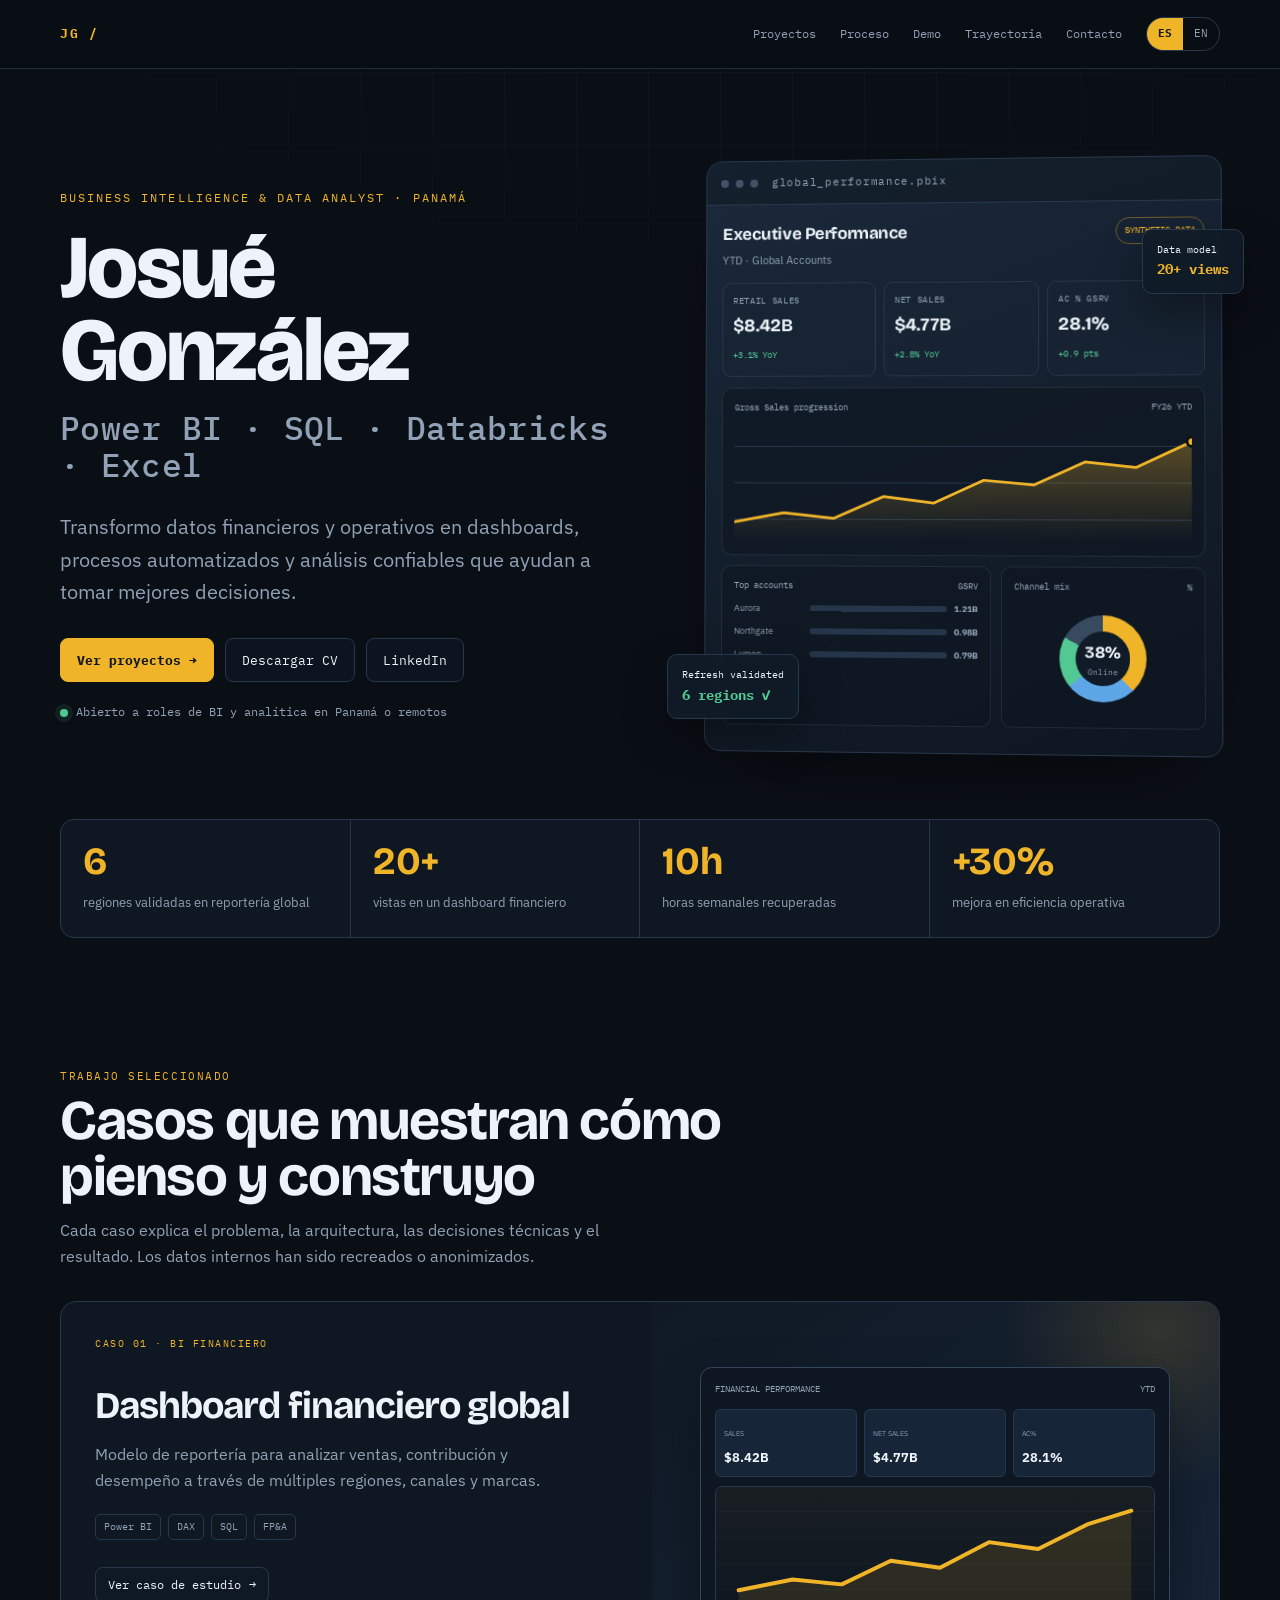
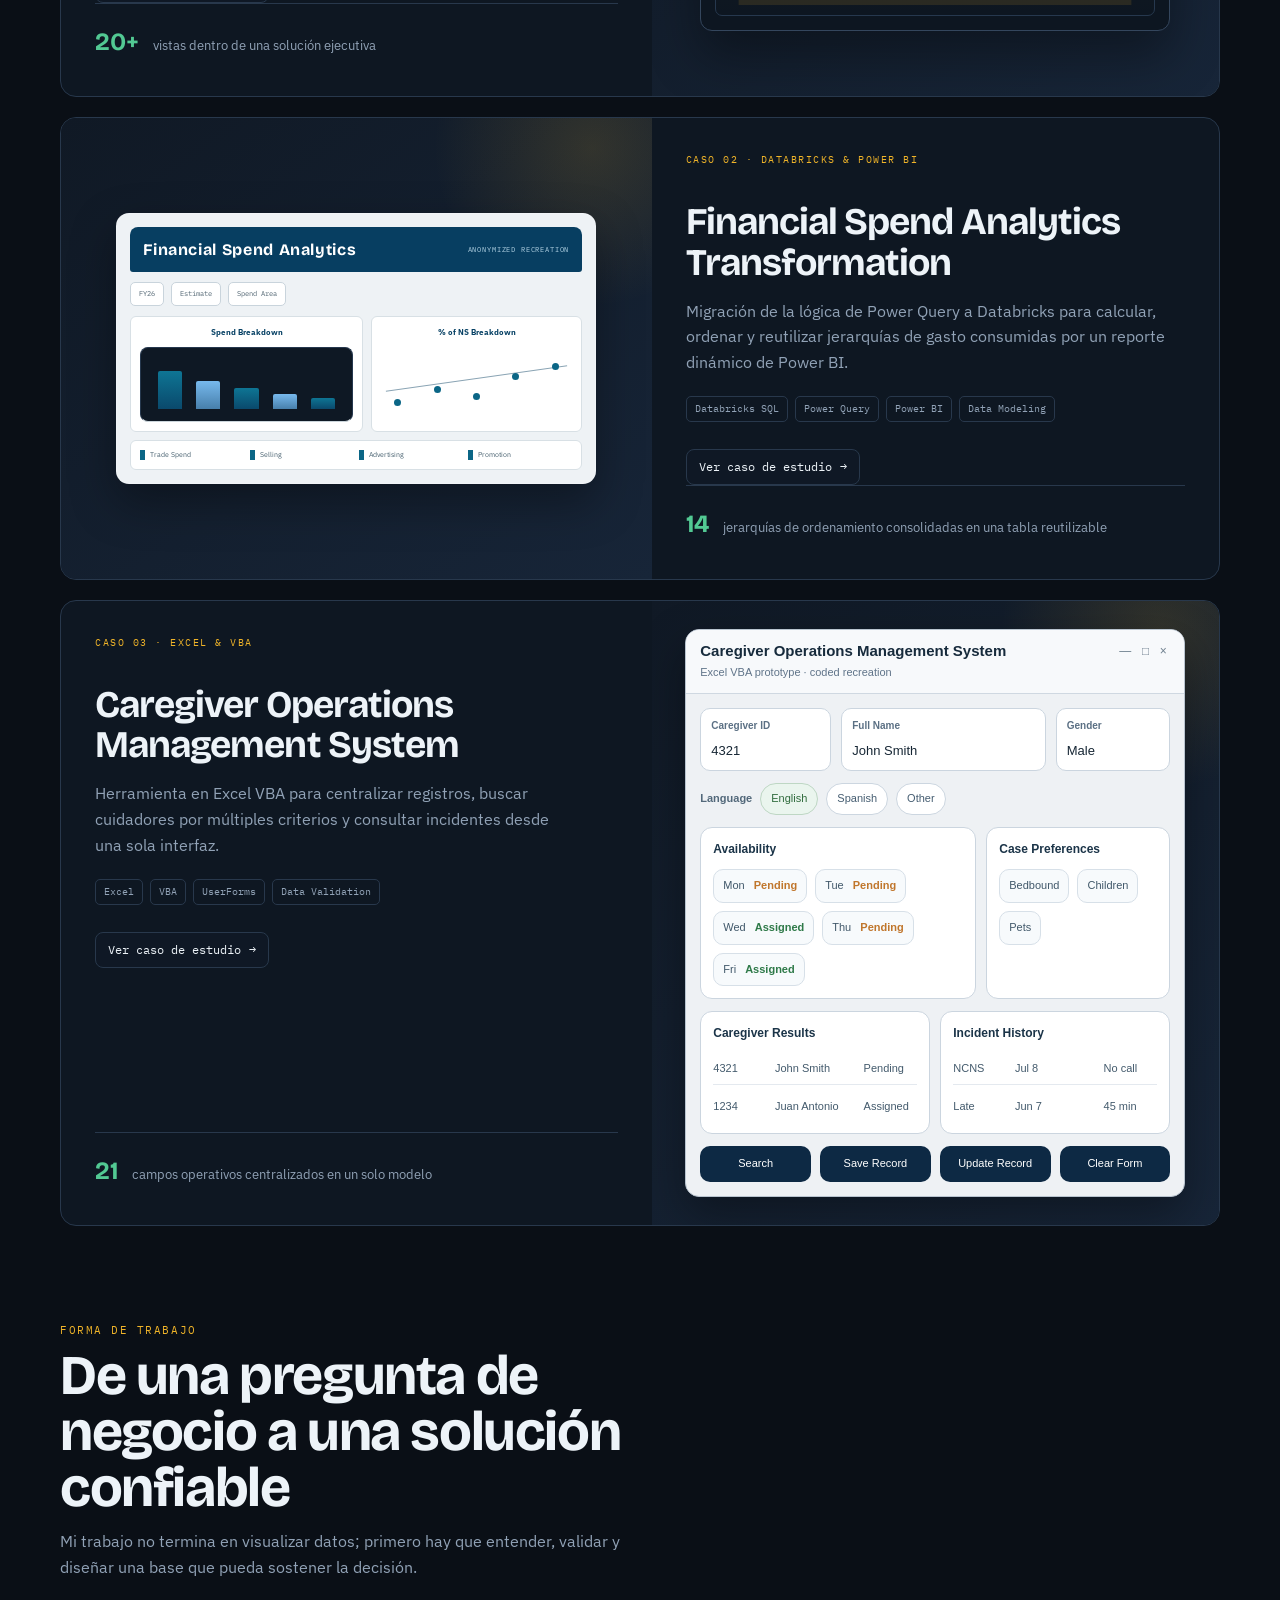
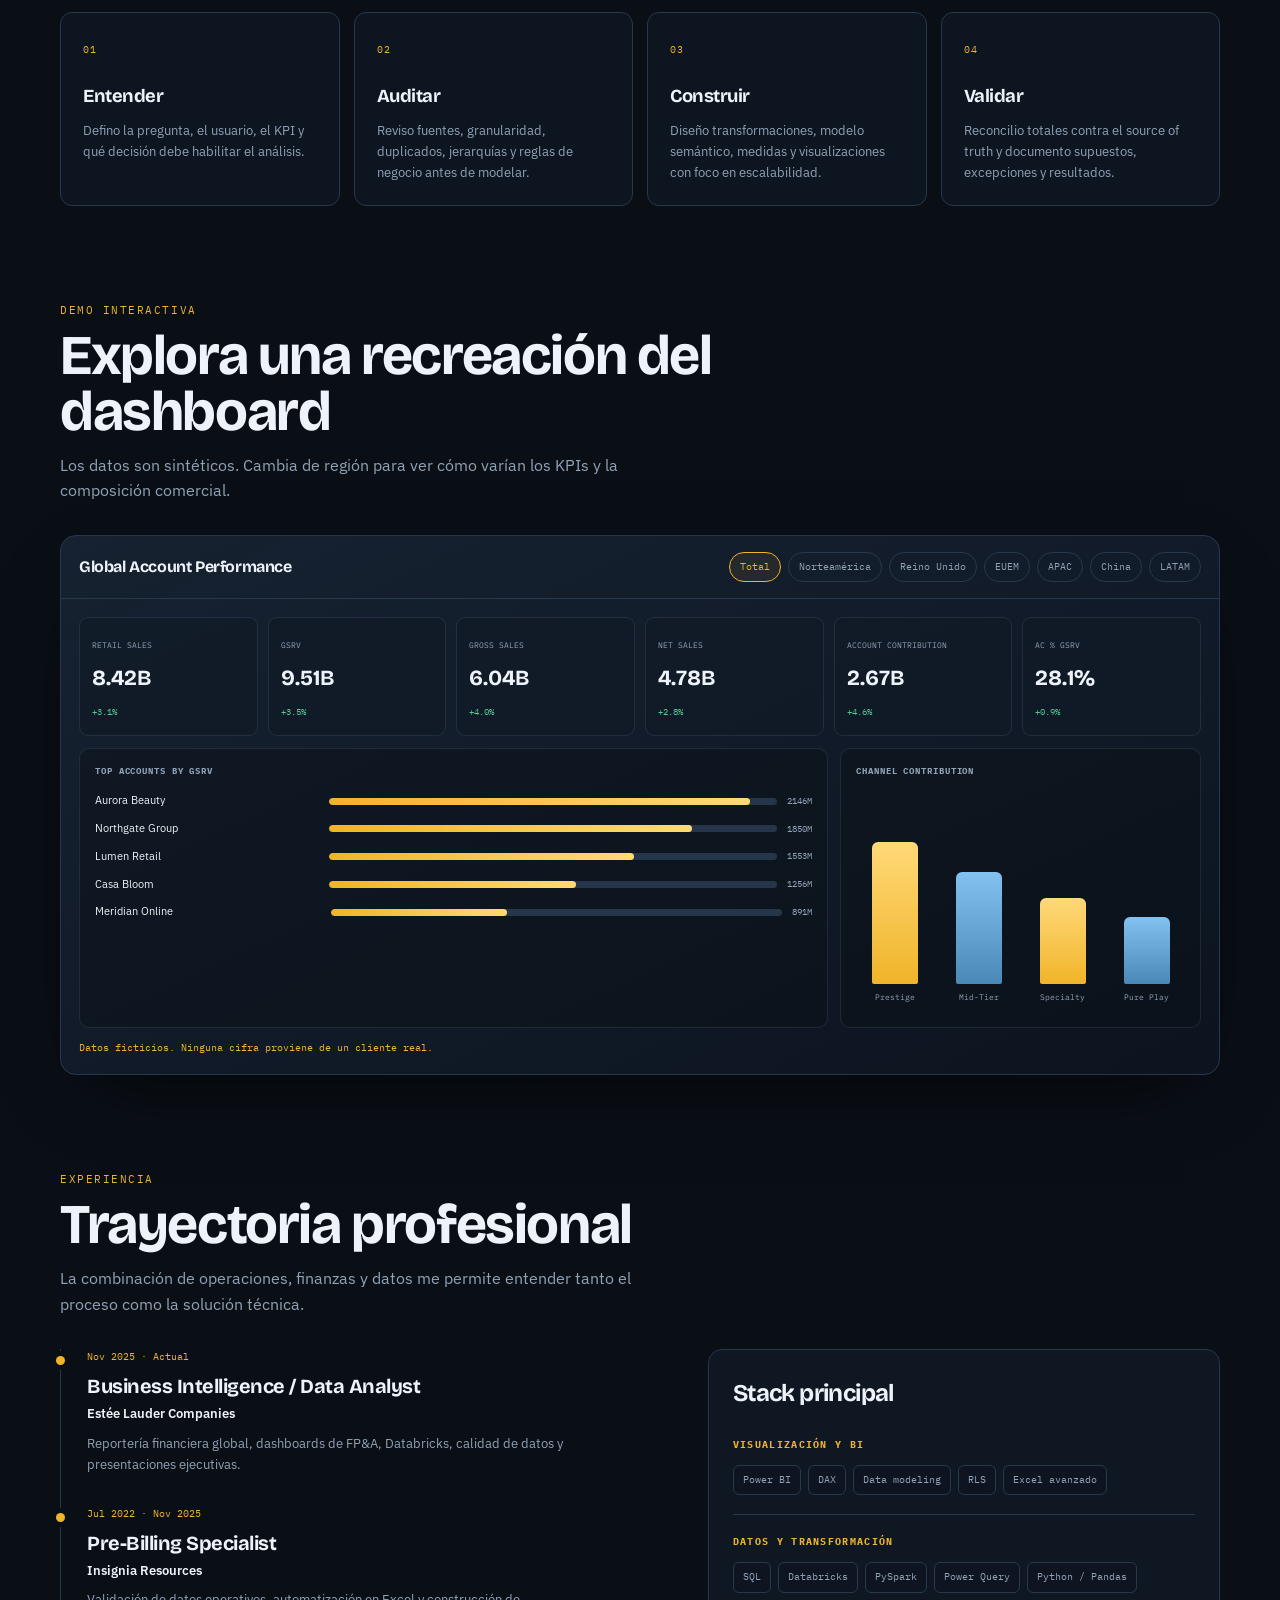
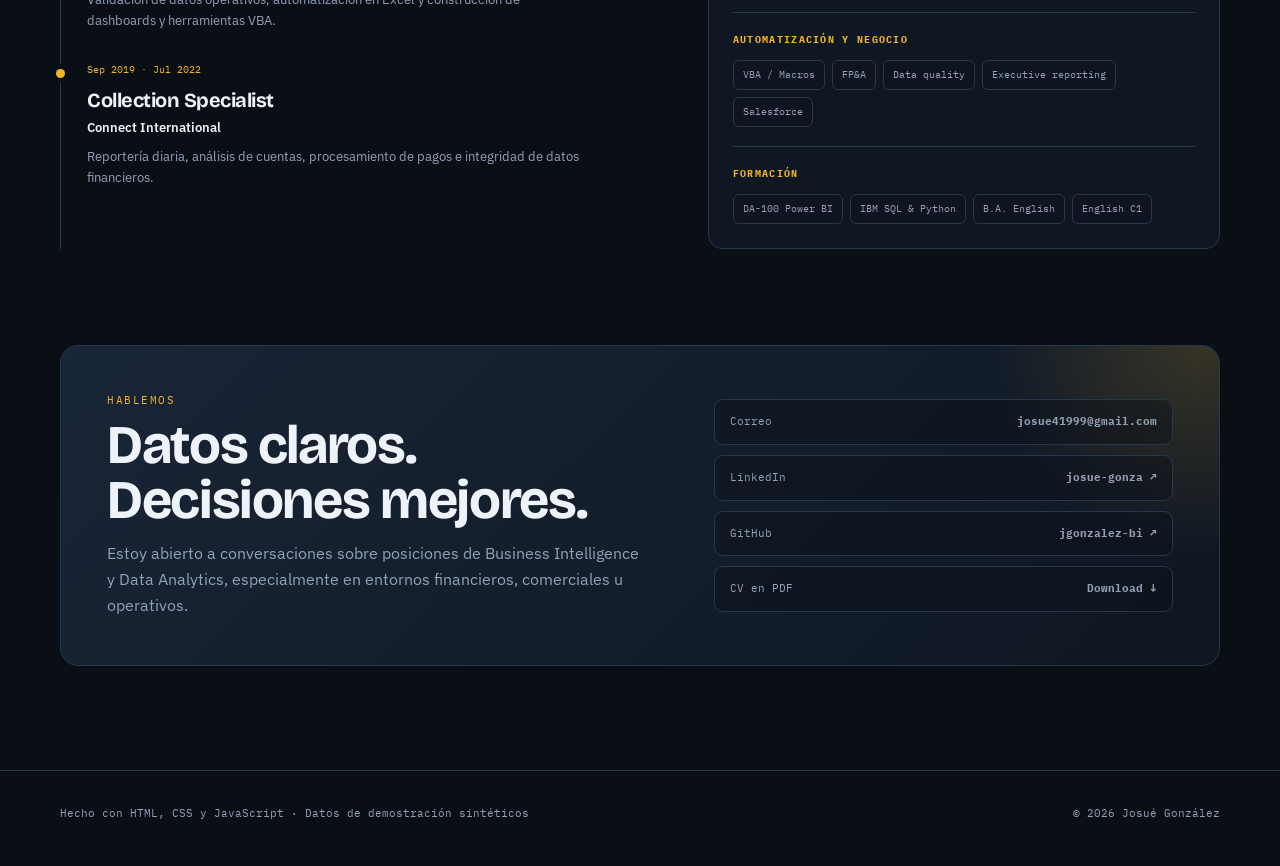
==== commit cb68b4ea: "correction for generic names and images" ====
--- a/index.html
+++ b/index.html
@@ -115,7 +115,7 @@
         <article class="project-card reveal">
           <div class="project-visual smap-card-visual">
             <div class="smap-mini">
-              <div class="smap-mini-head"><b>Spend Analytics SPEND</b><span>ANONYMIZED RECREATION</span></div>
+              <div class="smap-mini-head"><b>Financial Spend Analytics</b><span>ANONYMIZED RECREATION</span></div>
               <div class="smap-mini-filters"><span>FY26</span><span>Estimate</span><span>Spend Area</span></div>
               <div class="smap-mini-grid">
                 <div class="smap-mini-chart">
@@ -155,28 +155,68 @@
           </div>
           <div class="project-visual coded-care-project">
 <div class="care-card-mini" aria-label="Vista codificada del sistema de gestión de cuidadores">
-  <div class="care-card-title">
-    <b>Caregiver Operations System</b><span>EXCEL VBA PROTOTYPE</span>
+  <div class="care-card-titlebar">
+    <div>
+      <b>Caregiver Operations Management System</b>
+      <small>Excel VBA prototype · coded recreation</small>
+    </div>
+    <span>— □ ×</span>
   </div>
-  <div class="care-card-fields">
-    <i>Caregiver ID</i><i>Full Name</i><i>Gender</i>
+
+  <div class="care-card-panel">
+    <div class="care-row three">
+      <div class="fake-field"><label>Caregiver ID</label><span>4321</span></div>
+      <div class="fake-field"><label>Full Name</label><span>John Smith</span></div>
+      <div class="fake-field"><label>Gender</label><span>Male</span></div>
+    </div>
+
+    <div class="care-chip-line">
+      <b>Language</b>
+      <span class="chip active">English</span>
+      <span class="chip">Spanish</span>
+      <span class="chip">Other</span>
+    </div>
+
+    <div class="care-split">
+      <div class="mini-box">
+        <strong>Availability</strong>
+        <div class="mini-days">
+          <span>Mon <em>Pending</em></span>
+          <span>Tue <em>Pending</em></span>
+          <span>Wed <em class="ok">Assigned</em></span>
+          <span>Thu <em>Pending</em></span>
+          <span>Fri <em class="ok">Assigned</em></span>
+        </div>
+      </div>
+      <div class="mini-box">
+        <strong>Case Preferences</strong>
+        <div class="mini-tags">
+          <span>Bedbound</span><span>Children</span><span>Pets</span>
+        </div>
+      </div>
+    </div>
+
+    <div class="care-split bottom">
+      <div class="mini-box">
+        <strong>Caregiver Results</strong>
+        <div class="mini-table">
+          <div><span>4321</span><span>John Smith</span><span>Pending</span></div>
+          <div><span>1234</span><span>Juan Antonio</span><span>Assigned</span></div>
+        </div>
+      </div>
+      <div class="mini-box">
+        <strong>Incident History</strong>
+        <div class="mini-table">
+          <div><span>NCNS</span><span>Jul 8</span><span>No call</span></div>
+          <div><span>Late</span><span>Jun 7</span><span>45 min</span></div>
+        </div>
+      </div>
+    </div>
+
+    <div class="care-card-actions">
+      <span>Search</span><span>Save Record</span><span>Update Record</span><span>Clear Form</span>
+    </div>
   </div>
-  <div class="care-card-body">
-    <div>
-      <strong>Availability</strong>
-      <span>Mon · Pending</span><span>Tue · Pending</span>
-      <span>Wed · Assigned</span><span>Thu · Pending</span>
-    </div>
-    <div>
-      <strong>Preferences</strong>
-      <span>☑ Bedbound</span><span>☑ Children</span>
-      <span>☐ Smokers</span><span>☑ Pets</span>
-    </div>
-  </div>
-  <div class="care-card-results">
-    <span>Caregiver Results</span><span>Incident History</span>
-  </div>
-  <div class="care-card-actions"><b>Search</b><span>Save</span><span>Update</span><span>Clear</span></div>
 </div>
 </div>
         </article>
--- a/assets/css/styles.css
+++ b/assets/css/styles.css
@@ -298,116 +298,123 @@
 }
 
 
+
 /* Coded caregiver project visuals */
 .coded-care-project{align-content:center}
-.care-card-mini{
-  position:relative;z-index:1;width:100%;max-width:475px;
-  background:#e9eaec;color:#111;border:1px solid #afb3b7;
-  border-radius:9px;box-shadow:0 16px 38px rgba(0,0,0,.32);
-  padding:12px;font-family:Arial,sans-serif
-}
-.care-card-title{
-  display:flex;justify-content:space-between;align-items:center;
-  padding:8px 9px;background:#f5f5f5;border:1px solid #bfc2c5
-}
-.care-card-title b{font-size:11px}
-.care-card-title span{font-size:6px;letter-spacing:.11em;color:#60656a}
-.care-card-fields{display:grid;grid-template-columns:.7fr 1.3fr .8fr;gap:7px;margin-top:10px}
-.care-card-fields i{
-  font-style:normal;font-size:7px;border:1px solid #a8adb1;
-  background:#fff;padding:8px;color:#565b5f
-}
-.care-card-body{display:grid;grid-template-columns:1.2fr .8fr;gap:9px;margin-top:9px}
-.care-card-body>div{border:1px solid #adb1b5;background:#f7f7f7;padding:9px}
-.care-card-body strong{display:block;font-size:8px;margin-bottom:6px}
-.care-card-body span{display:block;font-size:7px;padding:3px 0;border-bottom:1px solid #ddd}
-.care-card-results{display:grid;grid-template-columns:1fr 1fr;gap:9px;margin-top:9px}
-.care-card-results span{
-  height:52px;border:1px solid #aeb2b5;background:white;padding:8px;font-size:7px
-}
-.care-card-actions{display:grid;grid-template-columns:repeat(4,1fr);gap:7px;margin-top:9px}
-.care-card-actions>*{
-  border:1px solid #9da2a6;background:#f4f4f4;text-align:center;
-  padding:7px;font-size:7px;font-style:normal
-}
-.care-card-actions b{background:#e3e5e7}
-
+.care-card-mini,
 .care-app{
-  position:relative;z-index:1;width:100%;max-width:990px;
-  background:#e7e8ea;color:#111;border:1px solid #8f9397;
-  border-radius:10px;overflow:hidden;box-shadow:0 22px 55px rgba(0,0,0,.4);
-  font-family:Arial,sans-serif
-}
+  position:relative;z-index:1;color:#1b2430;background:#eef1f4;border:1px solid #b9c4cf;
+  box-shadow:0 18px 45px rgba(0,0,0,.34);font-family:Inter,Segoe UI,Arial,sans-serif
+}
+.care-card-mini{width:100%;max-width:500px;border-radius:14px;overflow:hidden}
+.care-card-titlebar,
 .care-window-bar{
-  display:flex;justify-content:space-between;align-items:center;
-  padding:12px 16px;background:#f2f2f3;border-bottom:1px solid #a9adb0
-}
-.care-window-bar strong{display:block;font-size:14px}
-.care-window-bar small{display:block;font-size:8px;color:#656a6e;margin-top:3px}
-.care-window-bar>span{font-size:13px;letter-spacing:.35em}
-.care-form{padding:16px}
-.care-section{border-bottom:1px solid #b8bbbe;padding:0 0 15px;margin-bottom:14px}
-.care-section h4,.care-list-box h4{margin:0 0 12px;font-size:12px;color:#111;text-align:left}
-.care-fields{display:grid;gap:14px}
-.top-fields{grid-template-columns:.7fr 1.4fr .9fr}
-.care-fields label,.availability-grid label{
-  display:grid;grid-template-columns:110px 1fr;align-items:center;gap:8px;
-  font-size:9px
-}
-.care-fields input,.care-fields select,.availability-grid input,.availability-grid select{
-  width:100%;box-sizing:border-box;border:1px solid #8e9397;
-  background:#fff;padding:7px 8px;font-size:9px;color:#222
-}
-.care-check-row,.care-status-row,.care-location-row{
-  display:flex;align-items:center;flex-wrap:wrap;gap:16px;margin-top:12px;font-size:9px
-}
-.care-check-row b,.care-status-row b,.care-location-row b{min-width:85px}
-.care-check-row input,.care-status-row input,.case-options input,.care-location-row input{
-  accent-color:#555
-}
-.care-preference-grid{display:grid;grid-template-columns:1.45fr .55fr;gap:24px;margin-top:13px}
-.availability-grid{
-  display:grid;grid-template-columns:1fr 1fr;column-gap:20px;row-gap:8px
-}
-.availability-grid label{grid-template-columns:90px 1fr}
-.availability-grid .notes-field{grid-column:auto}
-.case-options{
-  border-left:1px solid #b6b9bc;padding-left:20px;display:flex;flex-direction:column;
-  gap:10px;font-size:9px
-}
-.case-options b{margin-bottom:2px}
-.care-results-grid{display:grid;grid-template-columns:1fr 1fr;gap:18px}
-.care-list-box{background:#f6f6f6;border:1px solid #a9adb0;padding:12px;min-height:150px}
-.care-list-head,.care-list-row{
-  display:grid;grid-template-columns:.7fr 1.4fr 1fr;gap:8px;
-  align-items:center;padding:7px 4px;border-bottom:1px solid #d0d2d4;font-size:8px
-}
-.care-list-head{font-weight:bold;color:#4b4f52}
-.care-list-row em{
-  font-style:normal;background:#ece2d6;padding:4px 6px;border-radius:8px;text-align:center
-}
-.care-list-row em.assigned{background:#dce9dc}
-.care-actions{display:grid;grid-template-columns:repeat(4,1fr);gap:15px;margin-top:15px}
+  display:flex;justify-content:space-between;align-items:flex-start;
+  gap:10px;background:#f7f9fb;border-bottom:1px solid #cfd8e1;padding:12px 14px
+}
+.care-card-titlebar b,
+.care-window-bar strong{display:block;font-size:15px;line-height:1.2;color:#172b3c}
+.care-card-titlebar small,
+.care-window-bar small{display:block;font-size:11px;color:#607489;margin-top:4px}
+.care-card-titlebar>span,
+.care-window-bar>span{font-size:12px;letter-spacing:.3em;color:#70818f}
+.care-card-panel{padding:14px}
+.care-grid.three,
+.care-row.three{display:grid;grid-template-columns:.8fr 1.25fr .7fr;gap:10px}
+.fake-field{
+  background:#fff;border:1px solid #cbd5df;border-radius:10px;padding:9px 10px;
+  min-height:54px;display:flex;flex-direction:column;justify-content:center
+}
+.fake-field label{font-size:10px;font-weight:600;color:#5b7084;margin-bottom:5px}
+.fake-field span{font-size:13px;color:#162634}
+.care-chip-line{display:flex;align-items:center;gap:8px;flex-wrap:wrap;margin-top:12px}
+.care-chip-line b{font-size:11px;color:#52687a}
+.chip{
+  display:inline-flex;align-items:center;border:1px solid #ccd6e0;background:#fff;
+  border-radius:999px;padding:6px 10px;font-size:11px;color:#455d71
+}
+.chip.active{background:#eaf5ee;border-color:#bed7c4;color:#2f6b3c}
+.care-split{display:grid;grid-template-columns:1.2fr .8fr;gap:10px;margin-top:12px}
+.care-split.bottom{grid-template-columns:1fr 1fr}
+.mini-box{
+  background:#fff;border:1px solid #cbd5df;border-radius:12px;padding:12px
+}
+.mini-box.large{padding:14px}
+.mini-box strong{display:block;font-size:12px;color:#1b3448;margin-bottom:10px}
+.mini-box .subhead{margin-top:16px}
+.mini-days,
+.mini-tags,
+.availability-table{display:flex;flex-wrap:wrap;gap:8px}
+.mini-days span,
+.mini-tags span,
+.availability-table div{
+  border:1px solid #d7e0e8;border-radius:10px;background:#f7fafc;
+  padding:7px 9px;font-size:11px;color:#41586a
+}
+.mini-days em,
+.availability-table em{
+  font-style:normal;margin-left:6px;color:#c0762c;font-weight:600
+}
+.mini-days em.ok,
+.availability-table em.ok{color:#2f7a49}
+.mini-table{display:grid;gap:7px}
+.mini-table div{
+  display:grid;grid-template-columns:.8fr 1.2fr .8fr;gap:8px;
+  border-bottom:1px solid #e4e9ef;padding:6px 0;font-size:11px;color:#435a6c
+}
+.mini-table div:last-child{border-bottom:0}
+.mini-table .head{font-weight:700;color:#20384d}
+.care-card-actions{
+  display:grid;grid-template-columns:repeat(4,1fr);gap:9px;margin-top:12px
+}
+.care-card-actions span{
+  background:#0d2944;color:#fff;border-radius:10px;padding:9px 8px;text-align:center;
+  font-size:11px
+}
+.care-app{width:100%;max-width:1040px;border-radius:16px;overflow:hidden}
+.care-body{padding:18px}
+.care-block{margin-bottom:16px}
+.care-block h4{
+  margin:0 0 12px;font-size:16px;color:#162f42
+}
+.care-layout-two{display:grid;grid-template-columns:1.25fr .75fr;gap:14px;margin-top:14px}
+.notes{margin-top:12px}
+.notes span{white-space:nowrap;overflow:hidden;text-overflow:ellipsis}
+.care-results-grid{display:grid;grid-template-columns:1fr 1fr;gap:14px;margin-top:12px}
+.mini-table.wide div{grid-template-columns:.7fr 1.3fr 1fr}
+.care-actions{display:grid;grid-template-columns:repeat(4,1fr);gap:12px;margin-top:18px}
 .care-actions button{
-  border:1px solid #8f9498;background:#f1f1f1;color:#111;
-  padding:9px;font-size:9px;box-shadow:inset 0 0 0 1px #fff
-}
-.care-actions button:first-child{background:#dedfe1}
+  appearance:none;border:0;background:#0d2944;color:#fff;border-radius:12px;
+  padding:12px 10px;font-size:12px;font-weight:600
+}
+.care-actions button:nth-child(2),
+.care-actions button:nth-child(3){background:#20486b}
+.care-actions button:last-child{background:#5d6d7c}
 .coded-data-card,.coded-flow-card{display:flex;flex-direction:column}
-.coded-table{border:1px solid var(--line);font-family:var(--mono);font-size:8px}
+.coded-table{
+  border:1px solid var(--line);border-radius:10px;overflow:hidden;
+  font-family:var(--mono);font-size:11px;margin-bottom:14px
+}
 .coded-table>div{display:grid;grid-template-columns:1fr 1fr 1.2fr}
-.coded-table span{padding:8px;border-right:1px solid var(--line);border-bottom:1px solid var(--line)}
+.coded-table span{padding:10px 11px;border-right:1px solid var(--line);border-bottom:1px solid var(--line)}
+.coded-table span:last-child{border-right:0}
+.coded-table>div:last-child span{border-bottom:0}
 .coded-table-head{background:rgba(255,255,255,.06);color:var(--accent);font-weight:600}
-.coded-flow{display:flex;align-items:center;justify-content:center;gap:12px;min-height:145px;flex-wrap:wrap}
+.coded-flow{
+  display:flex;align-items:center;justify-content:center;gap:12px;
+  min-height:120px;flex-wrap:wrap;margin-bottom:16px
+}
 .coded-flow span{
   border:1px solid var(--line);background:rgba(255,255,255,.04);
-  padding:12px;border-radius:8px;font-family:var(--mono);font-size:8px
+  padding:12px;border-radius:10px;font-family:var(--mono);font-size:11px
 }
 .coded-flow b{color:var(--accent)}
-@media(max-width:760px){
-  .top-fields,.care-preference-grid,.care-results-grid{grid-template-columns:1fr}
-  .availability-grid{grid-template-columns:1fr}
-  .care-fields label,.availability-grid label{grid-template-columns:1fr}
-  .case-options{border-left:0;border-top:1px solid #b6b9bc;padding:15px 0 0}
-  .care-actions{grid-template-columns:1fr 1fr}
-}
+@media(max-width:980px){
+  .care-grid.three,.care-row.three,.care-layout-two,.care-results-grid,.care-split,.care-split.bottom{
+    grid-template-columns:1fr
+  }
+}
+@media(max-width:680px){
+  .care-card-actions,.care-actions{grid-template-columns:1fr 1fr}
+  .mini-table div,.mini-table.wide div{grid-template-columns:1fr 1.2fr 1fr}
+}
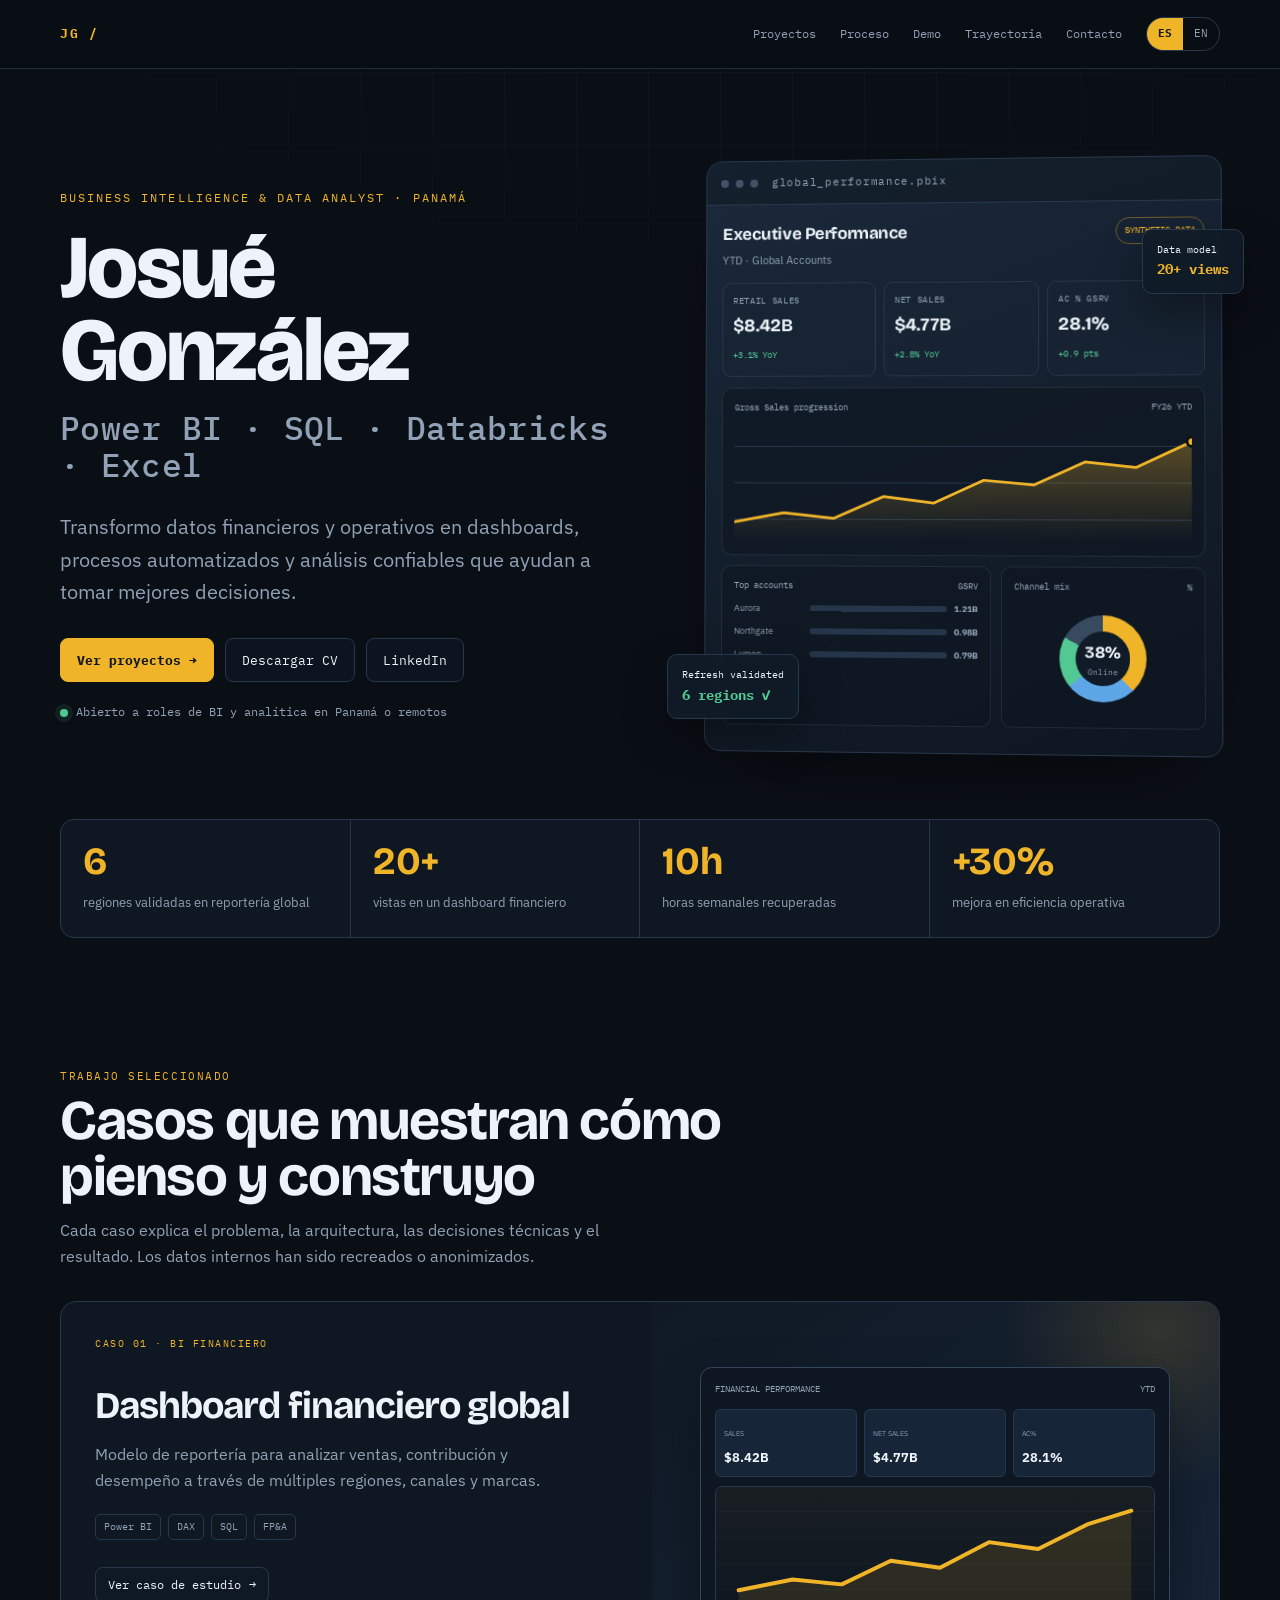
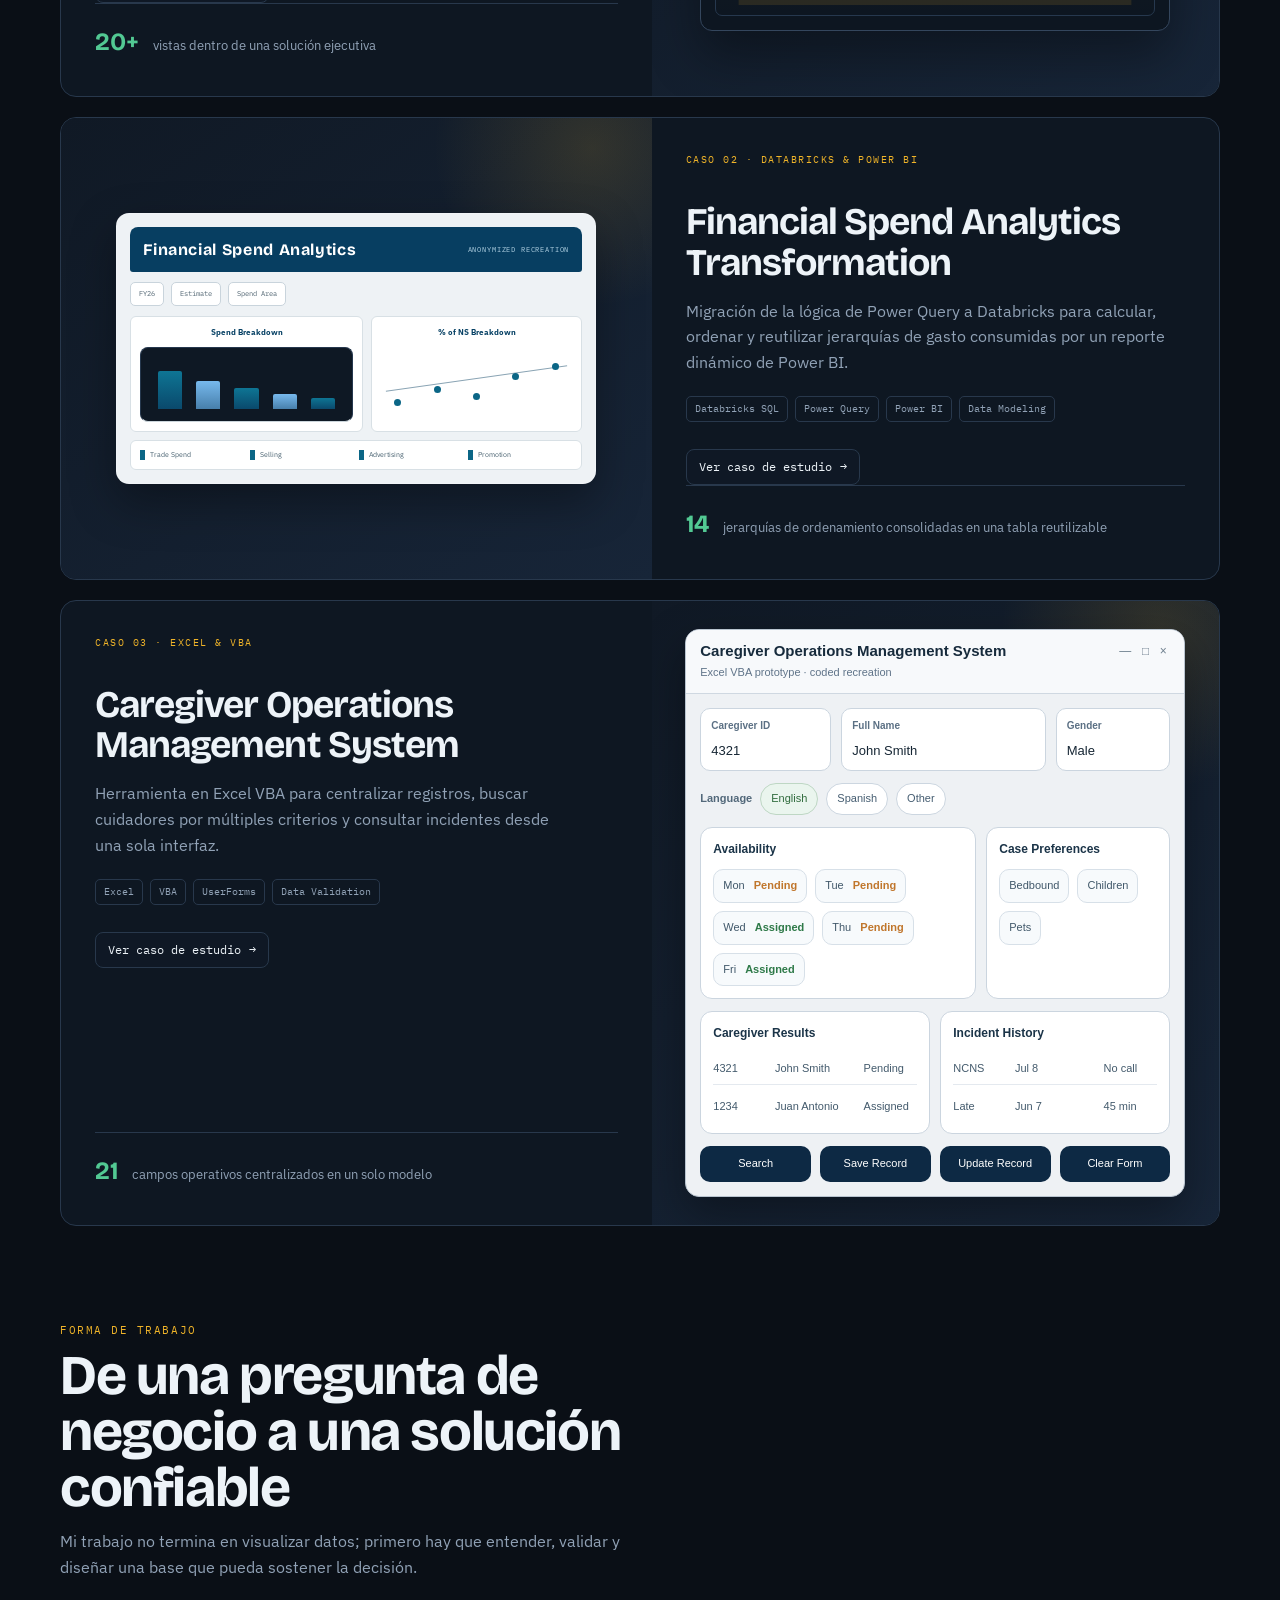
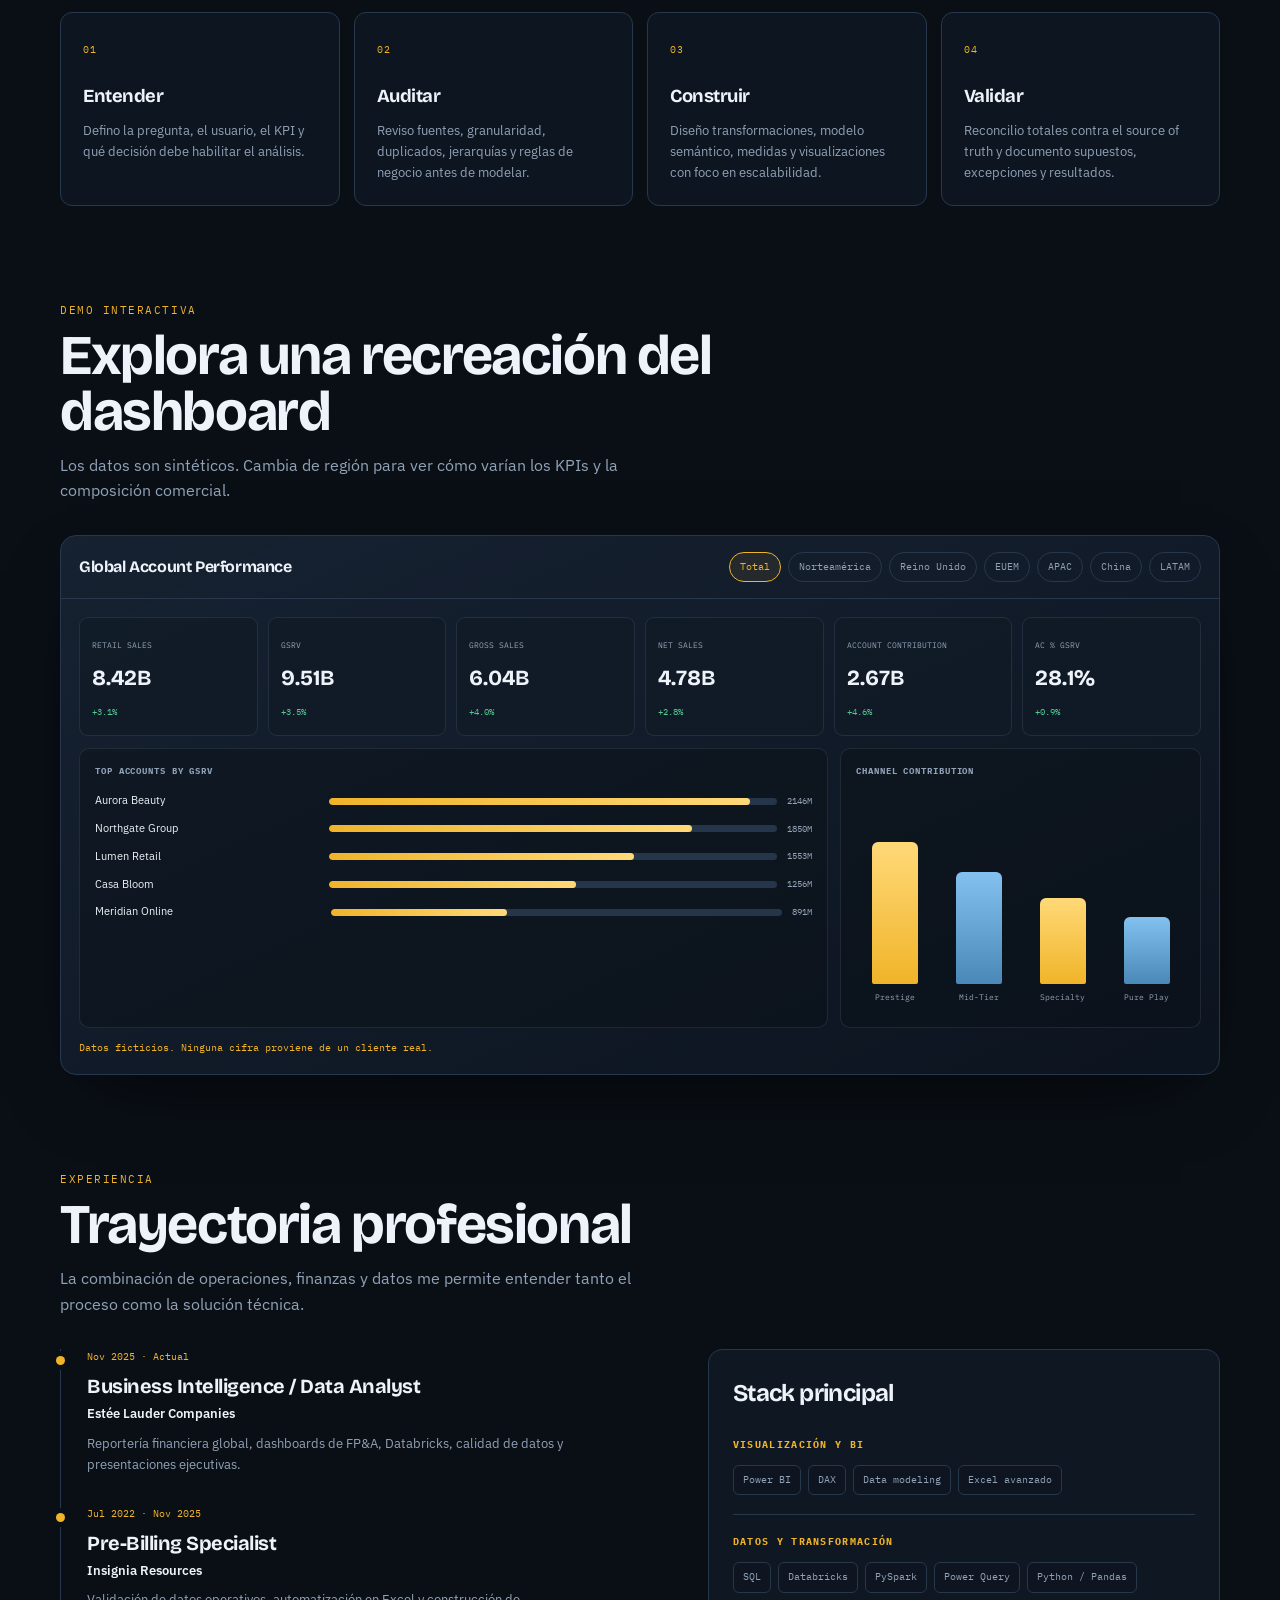
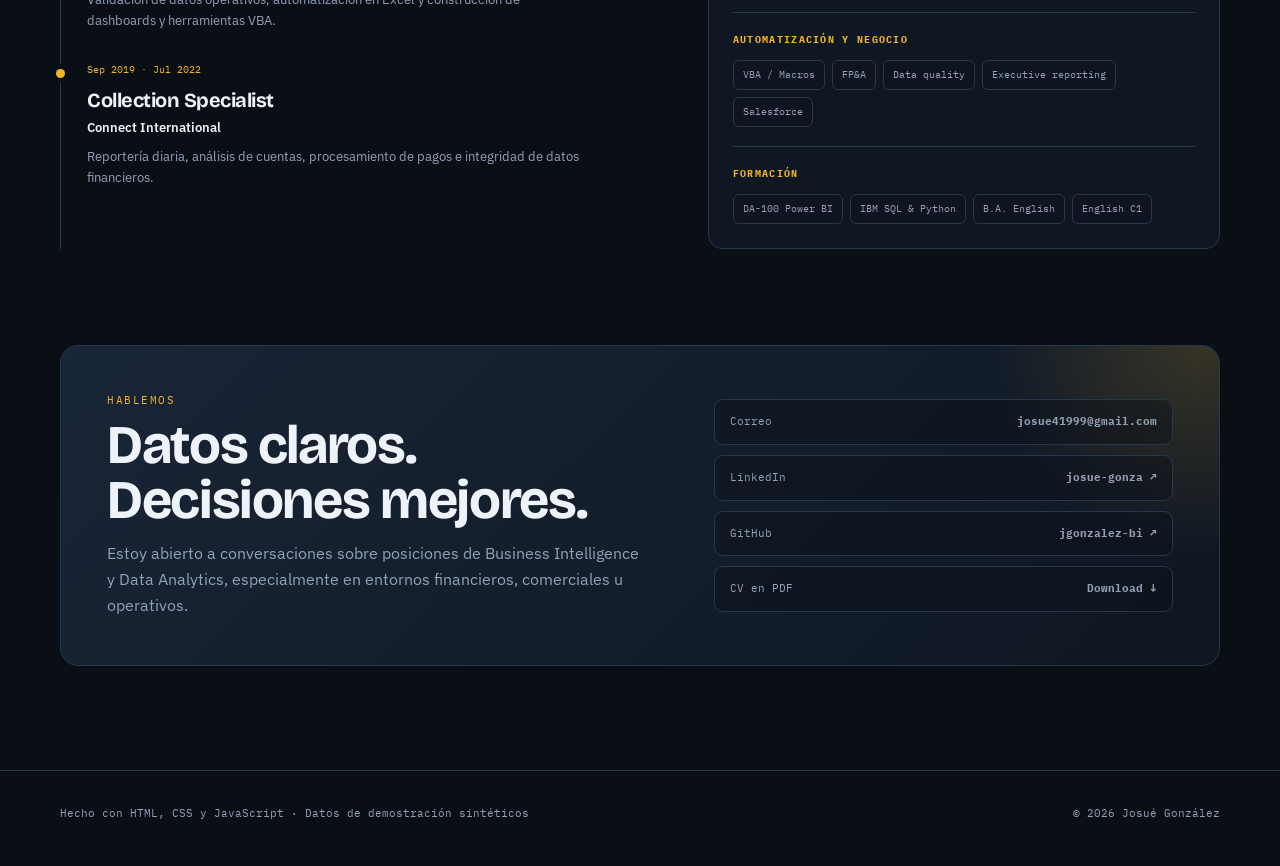
==== commit 575d0613: "Index correction" ====
--- a/index.html
+++ b/index.html
@@ -257,7 +257,7 @@
         </div>
         <aside class="stack-card reveal">
           <h3 style="font-size:1.5rem;margin:0 0 24px" data-i18n="stack.title">Stack principal</h3>
-          <div class="stack-group"><h3 data-i18n="stack.bi">Visualización y BI</h3><div class="skill-cloud"><span class="skill">Power BI</span><span class="skill">DAX</span><span class="skill">Data modeling</span><span class="skill">RLS</span><span class="skill">Excel avanzado</span></div></div>
+          <div class="stack-group"><h3 data-i18n="stack.bi">Visualización y BI</h3><div class="skill-cloud"><span class="skill">Power BI</span><span class="skill">DAX</span><span class="skill">Data modeling</span><span class="skill">Excel avanzado</span></div></div>
           <div class="stack-group"><h3 data-i18n="stack.data">Datos y transformación</h3><div class="skill-cloud"><span class="skill">SQL</span><span class="skill">Databricks</span><span class="skill">PySpark</span><span class="skill">Power Query</span><span class="skill">Python / Pandas</span></div></div>
           <div class="stack-group"><h3 data-i18n="stack.ops">Automatización y negocio</h3><div class="skill-cloud"><span class="skill">VBA / Macros</span><span class="skill">FP&A</span><span class="skill">Data quality</span><span class="skill">Executive reporting</span><span class="skill">Salesforce</span></div></div>
           <div class="stack-group"><h3 data-i18n="stack.edu">Formación</h3><div class="skill-cloud"><span class="skill">DA-100 Power BI</span><span class="skill">IBM SQL & Python</span><span class="skill">B.A. English</span><span class="skill">English C1</span></div></div>
--- a/assets/css/styles.css
+++ b/assets/css/styles.css
@@ -148,7 +148,49 @@
 .case-layout{display:grid;grid-template-columns:220px minmax(0,1fr);gap:65px;padding-top:72px}.case-nav{position:sticky;top:100px;align-self:start}.case-nav a{display:block;text-decoration:none;color:var(--muted);font-family:var(--mono);font-size:10.5px;padding:7px 0;border-left:1px solid var(--line);padding-left:14px}.case-nav a:hover{color:var(--accent);border-color:var(--accent)}
 .case-content section{padding:0 0 70px;scroll-margin-top:95px}.case-content h2{font-size:clamp(1.8rem,4vw,2.7rem);margin:0 0 18px}.case-content h3{font-size:1.25rem;margin:28px 0 10px}.case-content p,.case-content li{color:var(--muted)}.case-content ul{padding-left:20px}.case-content li{margin-bottom:9px}.lead-card{border-left:3px solid var(--accent);background:rgba(23,35,51,.58);border-radius:0 10px 10px 0;padding:20px 22px;color:var(--text)!important}
 .outcome-grid{display:grid;grid-template-columns:repeat(3,1fr);gap:12px;margin-top:22px}.outcome{border:1px solid var(--line);border-radius:10px;background:rgba(17,27,40,.6);padding:18px}.outcome b{display:block;font-family:var(--display);font-size:1.55rem;color:var(--positive);margin-bottom:6px}.outcome span{font-size:12px;color:var(--muted)}
-.architecture{display:grid;grid-template-columns:1fr 48px 1fr 48px 1fr;align-items:stretch;margin:25px 0}.arch-box{border:1px solid var(--line);border-radius:10px;background:var(--panel);padding:18px;text-align:center}.arch-box b{display:block;font-family:var(--mono);font-size:11px;color:var(--accent);margin-bottom:8px}.arch-box span{font-size:11px;color:var(--muted)}.arch-arrow{display:grid;place-items:center;color:var(--accent);font-size:20px}
+.architecture{
+  display:flex;
+  align-items:stretch;
+  gap:0;
+  width:100%;
+  margin:25px 0;
+}
+.arch-box{
+  flex:1 1 0;
+  min-width:0;
+  border:1px solid var(--line);
+  border-radius:10px;
+  background:var(--panel);
+  padding:18px 14px;
+  text-align:center;
+  display:flex;
+  flex-direction:column;
+  justify-content:center;
+  min-height:108px;
+}
+.arch-box b{
+  display:block;
+  font-family:var(--mono);
+  font-size:10.5px;
+  line-height:1.35;
+  color:var(--accent);
+  margin-bottom:8px;
+  overflow-wrap:anywhere;
+}
+.arch-box span{
+  display:block;
+  font-size:10.5px;
+  line-height:1.55;
+  color:var(--muted);
+  overflow-wrap:anywhere;
+}
+.arch-arrow{
+  flex:0 0 40px;
+  display:grid;
+  place-items:center;
+  color:var(--accent);
+  font-size:20px;
+}
 .code{border:1px solid var(--line);border-radius:12px;background:#070c12;overflow:hidden;margin:22px 0}.code-head{height:38px;border-bottom:1px solid var(--line);display:flex;align-items:center;padding:0 13px;font-family:var(--mono);font-size:9.5px;color:var(--muted)}pre{margin:0;padding:19px;overflow:auto;font-family:var(--mono);font-size:11px;line-height:1.65;color:#d9e4ee}.kw{color:var(--accent)}.fn{color:var(--blue)}.str{color:var(--positive)}.cm{color:#61748a}
 .confidential{border:1px dashed rgba(240,180,41,.45);border-radius:10px;padding:15px 17px;font-family:var(--mono);font-size:10.5px;color:var(--accent);background:rgba(240,180,41,.04)}
 .next-case{display:grid;grid-template-columns:1fr auto;gap:24px;align-items:center;border:1px solid var(--line);border-radius:13px;padding:24px;text-decoration:none;background:rgba(17,27,40,.72);transition:border-color .2s,transform .2s}.next-case:hover{border-color:var(--accent);transform:translateY(-2px)}.next-case small{display:block;font-family:var(--mono);color:var(--accent);font-size:9px;text-transform:uppercase;letter-spacing:.12em}.next-case b{font-family:var(--display);font-size:1.4rem}.next-case span{font-size:24px;color:var(--accent)}
@@ -165,7 +207,7 @@
   .wrap{width:min(var(--max),calc(100% - 30px))}.nav-links{display:none;position:absolute;left:15px;right:15px;top:68px;background:var(--panel);border:1px solid var(--line);border-radius:10px;padding:14px;flex-direction:column;align-items:stretch;margin:0}.nav-links.open{display:flex}.nav-links a{padding:7px}.mobile-menu{display:block}.nav .lang{margin-left:0}
   .hero{padding-top:60px}.hero-visual{min-height:410px}.dash-window{transform:none}.float-card.a{left:8px;bottom:-4px}.float-card.b{right:8px;top:65px}.visual-bottom{grid-template-columns:1fr}.visual-bottom .chart-card:last-child{display:none}
   .section{padding-top:65px}.section-head{align-items:flex-start;flex-direction:column}.project-content{padding:25px}.project-index{margin-bottom:25px}.project-visual{padding:18px}.pipeline{grid-template-columns:1fr}.pipe-arrow{transform:rotate(90deg)}.pipeline-note{position:static;margin-top:14px}.vba-body{grid-template-columns:86px 1fr}.form-grid{grid-template-columns:1fr}.fake-input.wide{grid-column:auto}
-  .process-grid{grid-template-columns:1fr}.demo-toolbar{align-items:flex-start;flex-direction:column}.demo-kpis{grid-template-columns:repeat(2,1fr)}.demo-grid{grid-template-columns:1fr}.channel-bars{height:175px}.contact-card{padding:28px}.architecture{grid-template-columns:1fr}.arch-arrow{transform:rotate(90deg);min-height:38px}.case-cover{padding:18px;min-height:340px}
+  .process-grid{grid-template-columns:1fr}.demo-toolbar{align-items:flex-start;flex-direction:column}.demo-kpis{grid-template-columns:repeat(2,1fr)}.demo-grid{grid-template-columns:1fr}.channel-bars{height:175px}.contact-card{padding:28px}.architecture{flex-direction:column}.arch-arrow{flex:0 0 38px;transform:rotate(90deg);min-height:38px}.case-cover{padding:18px;min-height:340px}
 }
 @media(max-width:480px){.metric-grid{grid-template-columns:1fr}.metric-item{border-right:0!important;border-bottom:1px solid var(--line)}.metric-item:last-child{border-bottom:0}.hero-visual{min-height:360px}.dash-body{padding:11px}.visual-kpis{grid-template-columns:repeat(2,1fr)}.visual-kpi:nth-child(3){display:none}.spark{height:90px}.float-card{display:none}.demo-kpis{grid-template-columns:1fr 1fr}.case-meta{gap:6px}}
 @media(prefers-reduced-motion:reduce){*{scroll-behavior:auto!important;animation:none!important;transition:none!important}.reveal{opacity:1;transform:none}}
@@ -418,3 +460,10 @@
   .care-card-actions,.care-actions{grid-template-columns:1fr 1fr}
   .mini-table div,.mini-table.wide div{grid-template-columns:1fr 1.2fr 1fr}
 }
+
+
+@media(max-width:980px) and (min-width:721px){
+  .architecture{flex-wrap:wrap;gap:12px}
+  .architecture .arch-box{flex:1 1 calc(50% - 32px);min-height:100px}
+  .architecture .arch-arrow{display:none}
+}
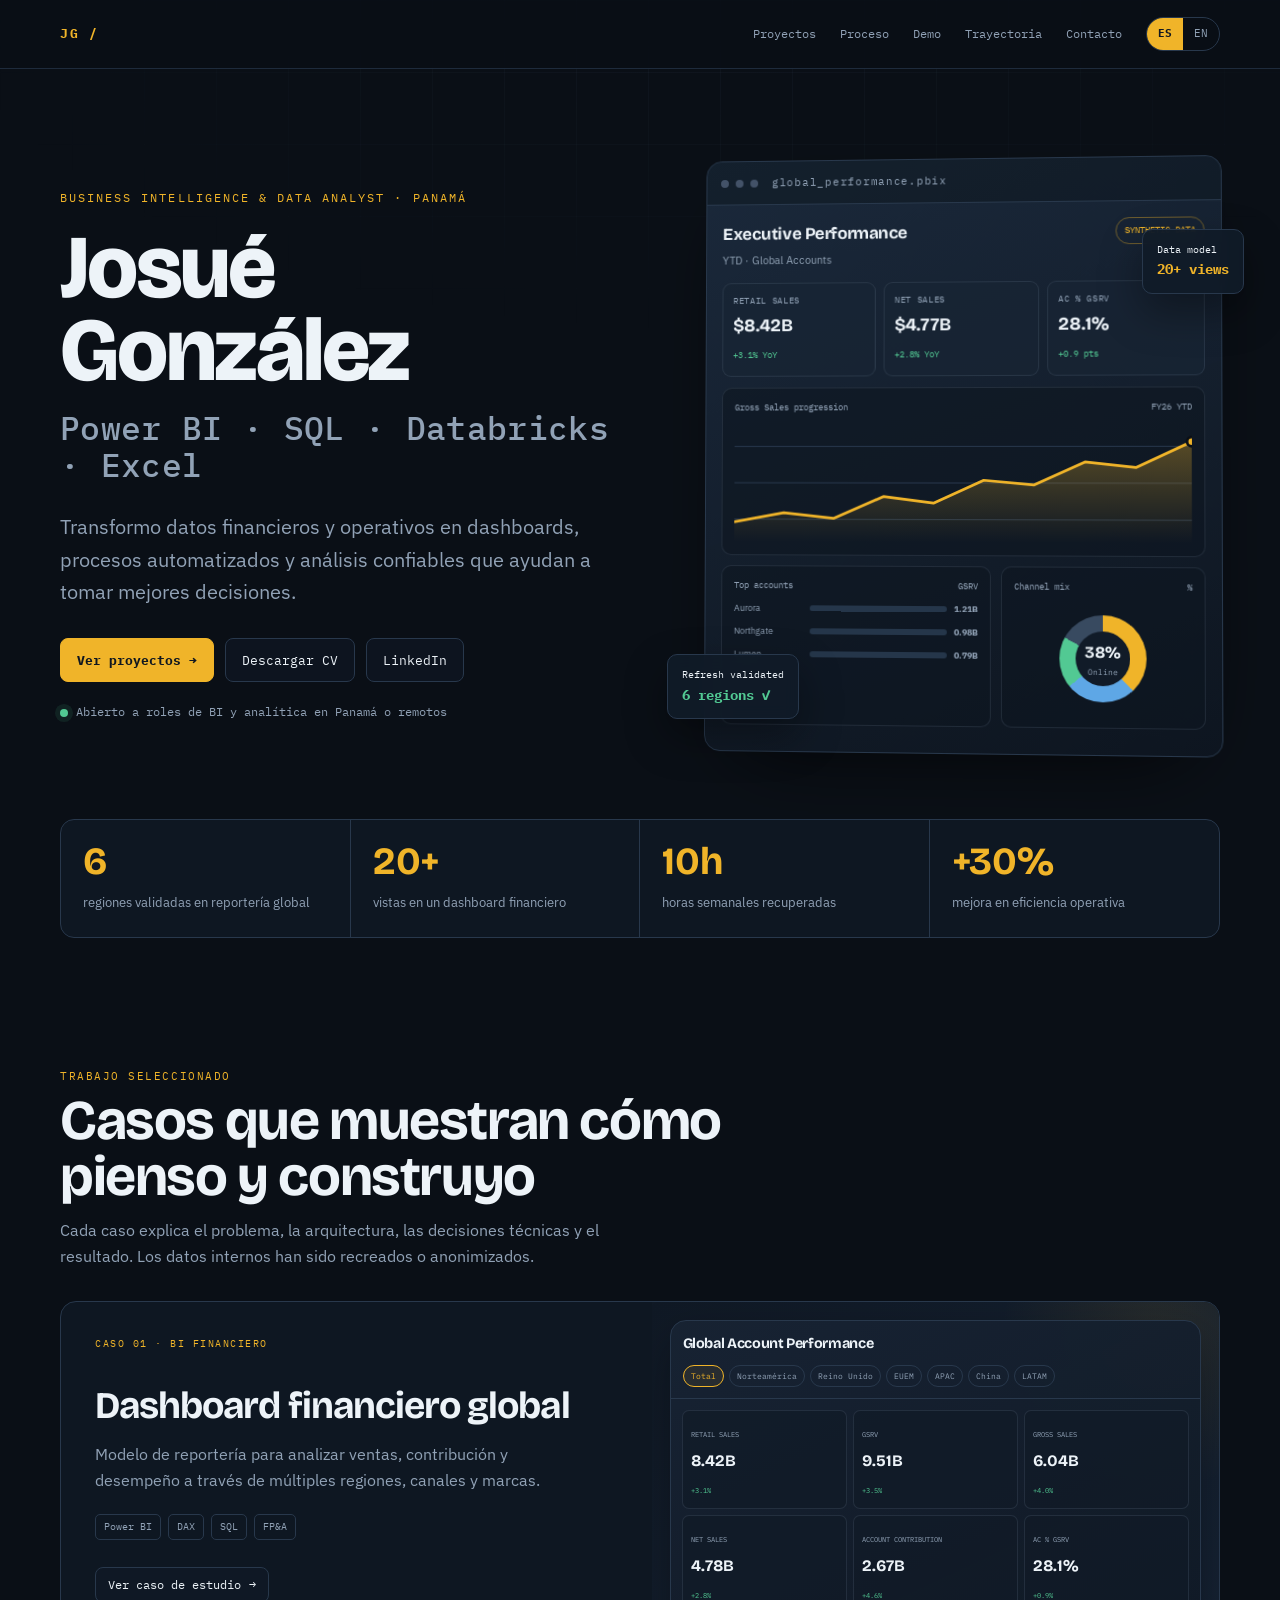
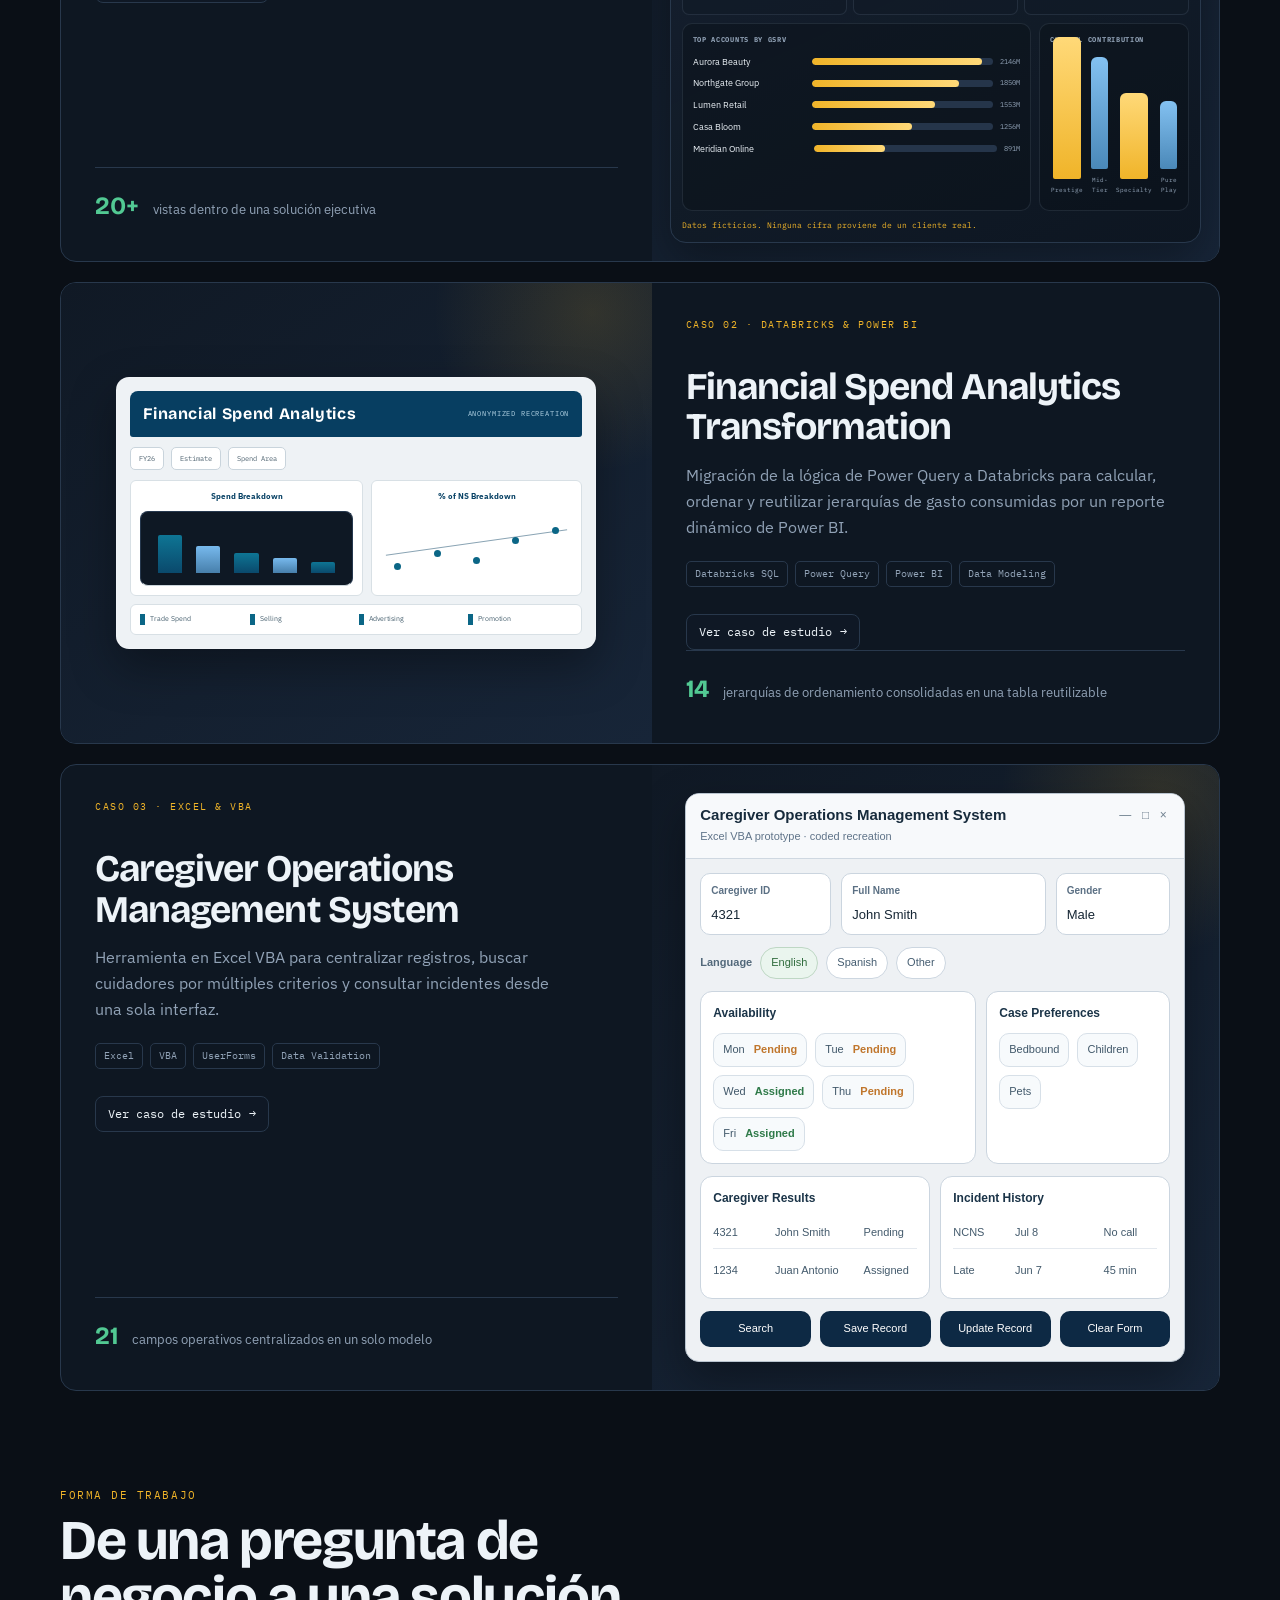
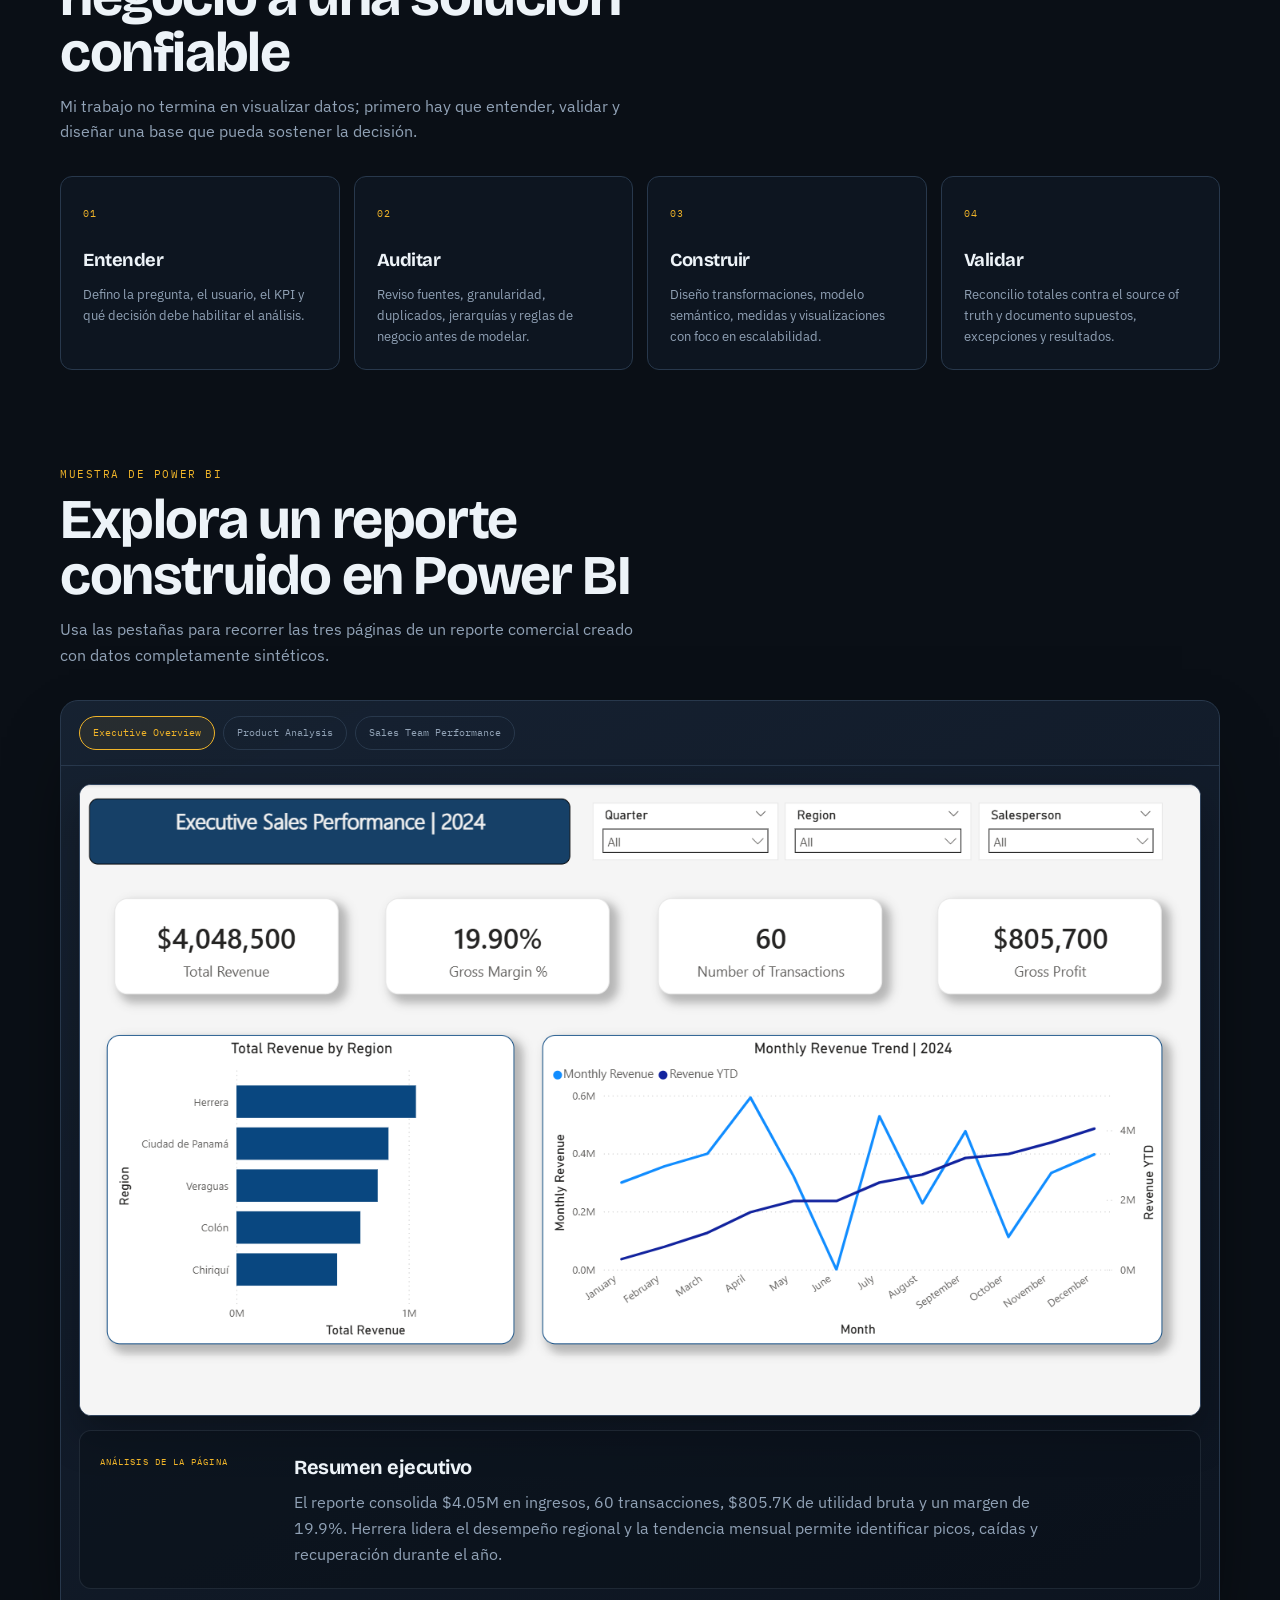
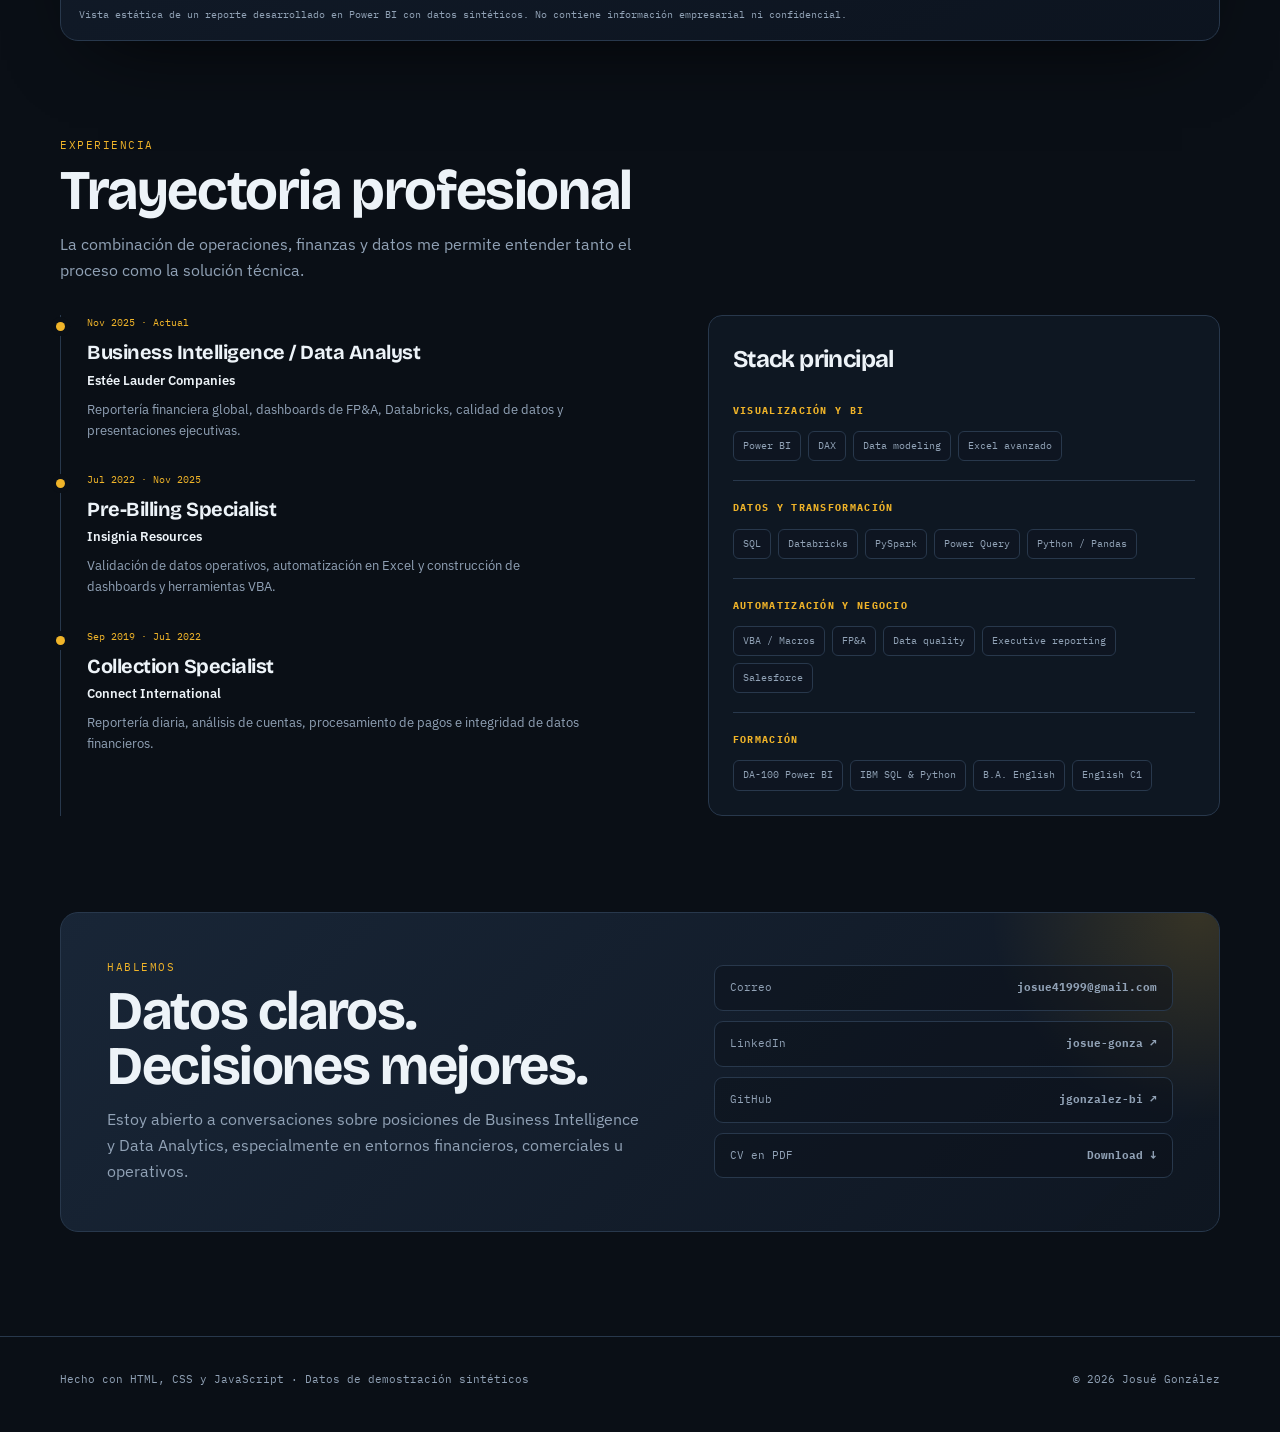
==== commit 45f69b97: "Update" ====
--- a/index.html
+++ b/index.html
@@ -107,8 +107,27 @@
             <a class="btn small ghost" href="case-studies/financial-dashboard.html"><span data-i18n="project.1.cta">Ver caso de estudio</span><span class="arrow">→</span></a>
             <div class="project-stat"><b>20+</b><span data-i18n="project.1.stat">vistas dentro de una solución ejecutiva</span></div>
           </div>
-          <div class="project-visual">
-            <div class="mini-report"><div class="mini-top"><span>FINANCIAL PERFORMANCE</span><span class="accent">YTD</span></div><div class="mini-kpis"><div class="mini-kpi"><small>Sales</small><b>$8.42B</b></div><div class="mini-kpi"><small>Net Sales</small><b>$4.77B</b></div><div class="mini-kpi"><small>AC%</small><b>28.1%</b></div></div><div class="mini-chart"><svg viewBox="0 0 400 110"><path d="M0 95L55 84L105 89L155 65L205 72L255 46L305 53L355 28L400 14" fill="none" stroke="#f0b429" stroke-width="4" stroke-linecap="round" stroke-linejoin="round"/><path d="M0 95L55 84L105 89L155 65L205 72L255 46L305 53L355 28L400 14L400 110L0 110Z" fill="rgba(240,180,41,.12)"/></svg></div></div>
+          <div class="project-visual project-live-demo">
+            <div class="demo-shell project-demo-shell">
+              <div class="demo-toolbar">
+                <h3 data-i18n="project.1.demo.report">Global Account Performance</h3>
+                <div class="demo-tabs" id="region-tabs" aria-label="Region"></div>
+              </div>
+              <div class="demo-main">
+                <div class="demo-kpis" id="demo-kpis"></div>
+                <div class="demo-grid">
+                  <div class="demo-panel">
+                    <h4 data-i18n="project.1.demo.accounts">Top accounts by GSRV</h4>
+                    <div id="account-ranking"></div>
+                  </div>
+                  <div class="demo-panel">
+                    <h4 data-i18n="project.1.demo.channels">Channel contribution</h4>
+                    <div class="channel-bars" id="channel-bars"></div>
+                  </div>
+                </div>
+                <div class="demo-note" data-i18n="project.1.demo.note">Datos ficticios. Ninguna cifra proviene de un cliente real.</div>
+              </div>
+            </div>
           </div>
         </article>
 
@@ -238,10 +257,63 @@
 
   <section class="section" id="demo">
     <div class="wrap">
-      <div class="section-head reveal"><div class="section-title-wrap"><div class="section-kicker" data-i18n="demo.kicker">Demo interactiva</div><h2 data-i18n="demo.title">Explora una recreación del dashboard</h2><p class="section-sub" data-i18n="demo.sub">Los datos son sintéticos. Cambia de región para ver cómo varían los KPIs y la composición comercial.</p></div></div>
-      <div class="demo-shell reveal">
-        <div class="demo-toolbar"><h3 data-i18n="demo.report">Global Account Performance</h3><div class="demo-tabs" id="region-tabs" aria-label="Región"></div></div>
-        <div class="demo-main"><div class="demo-kpis" id="demo-kpis"></div><div class="demo-grid"><div class="demo-panel"><h4>Top accounts by GSRV</h4><div id="account-ranking"></div></div><div class="demo-panel"><h4>Channel contribution</h4><div class="channel-bars" id="channel-bars"></div></div></div><div class="demo-note" data-i18n="demo.note">Datos ficticios. Ninguna cifra proviene de un cliente real.</div></div>
+      <div class="section-head reveal">
+        <div class="section-title-wrap">
+          <div class="section-kicker" data-i18n="demo.kicker">Muestra de Power BI</div>
+          <h2 data-i18n="demo.title">Explora un reporte construido en Power BI</h2>
+          <p class="section-sub" data-i18n="demo.sub">Usa las pestañas para recorrer las tres páginas de un reporte comercial creado con datos completamente sintéticos.</p>
+        </div>
+      </div>
+
+      <div class="report-showcase reveal">
+        <div class="report-tabs" role="tablist" aria-label="Power BI report pages">
+          <button class="report-tab" type="button" role="tab" id="tab-executive" aria-controls="panel-executive" aria-selected="true" data-report-tab="executive" data-i18n="demo.tab.executive">Executive Overview</button>
+          <button class="report-tab" type="button" role="tab" id="tab-product" aria-controls="panel-product" aria-selected="false" data-report-tab="product" data-i18n="demo.tab.product">Product Analysis</button>
+          <button class="report-tab" type="button" role="tab" id="tab-sales" aria-controls="panel-sales" aria-selected="false" data-report-tab="sales" data-i18n="demo.tab.sales">Sales Team Performance</button>
+        </div>
+
+        <div class="report-stage">
+          <figure class="report-panel" id="panel-executive" role="tabpanel" aria-labelledby="tab-executive" data-report-panel="executive">
+            <div class="report-image-frame">
+              <img src="executive-overview.png" alt="Executive Overview page of a synthetic commercial Power BI report" loading="lazy">
+            </div>
+            <figcaption class="report-insight">
+              <div class="report-insight-label" data-i18n="demo.insight.label">Análisis de la página</div>
+              <div>
+                <h3 data-i18n="demo.executive.title">Resumen ejecutivo</h3>
+                <p data-i18n="demo.executive.text">El reporte consolida $4.05M en ingresos, 60 transacciones, $805.7K de utilidad bruta y un margen de 19.9%. Herrera lidera el desempeño regional y la tendencia mensual permite identificar picos, caídas y recuperación durante el año.</p>
+              </div>
+            </figcaption>
+          </figure>
+
+          <figure class="report-panel" id="panel-product" role="tabpanel" aria-labelledby="tab-product" data-report-panel="product" hidden>
+            <div class="report-image-frame">
+              <img src="product-analysis.png" alt="Product Analysis page of a synthetic commercial Power BI report" loading="lazy">
+            </div>
+            <figcaption class="report-insight">
+              <div class="report-insight-label" data-i18n="demo.insight.label">Análisis de la página</div>
+              <div>
+                <h3 data-i18n="demo.product.title">Rentabilidad por producto</h3>
+                <p data-i18n="demo.product.text">Hyundai Tucson genera $1.12M y concentra 27.7% de los ingresos, además de aportar la mayor utilidad bruta. Los márgenes se mantienen cerca de 20% entre productos, por lo que el volumen es el principal diferenciador de rentabilidad.</p>
+              </div>
+            </figcaption>
+          </figure>
+
+          <figure class="report-panel" id="panel-sales" role="tabpanel" aria-labelledby="tab-sales" data-report-panel="sales" hidden>
+            <div class="report-image-frame">
+              <img src="sales-team-performance.png" alt="Sales Team Performance page of a synthetic commercial Power BI report" loading="lazy">
+            </div>
+            <figcaption class="report-insight">
+              <div class="report-insight-label" data-i18n="demo.insight.label">Análisis de la página</div>
+              <div>
+                <h3 data-i18n="demo.sales.title">Desempeño del equipo comercial</h3>
+                <p data-i18n="demo.sales.text">Ana Rodríguez y Sofía Castillo lideran los ingresos con resultados cercanos a $1.16M. Sofía alcanza un nivel similar con menos transacciones, mientras Miguel Ureña registra el ticket promedio más alto, pero menor volumen total.</p>
+              </div>
+            </figcaption>
+          </figure>
+        </div>
+
+        <div class="report-showcase-note" data-i18n="demo.note">Vista estática de un reporte desarrollado en Power BI con datos sintéticos. No contiene información empresarial ni confidencial.</div>
       </div>
     </div>
   </section>
--- a/assets/css/styles.css
+++ b/assets/css/styles.css
@@ -467,3 +467,65 @@
   .architecture .arch-box{flex:1 1 calc(50% - 32px);min-height:100px}
   .architecture .arch-arrow{display:none}
 }
+
+
+/* Project 01: compact interactive dashboard */
+.project-live-demo{padding:18px;align-items:stretch;min-height:520px}
+.project-live-demo::before{opacity:.65}
+.project-demo-shell{position:relative;z-index:1;width:100%;box-shadow:0 18px 45px rgba(0,0,0,.32)}
+.project-demo-shell .demo-toolbar{padding:11px 12px;align-items:flex-start;flex-direction:column;gap:9px}
+.project-demo-shell .demo-toolbar h3{font-size:.9rem}
+.project-demo-shell .demo-tabs{gap:5px}
+.project-demo-shell .demo-tab{padding:4px 7px;font-size:7.5px}
+.project-demo-shell .demo-main{padding:11px}
+.project-demo-shell .demo-kpis{grid-template-columns:repeat(3,1fr);gap:6px;margin-bottom:8px}
+.project-demo-shell .demo-kpi{padding:8px;border-radius:7px}
+.project-demo-shell .demo-kpi small{font-size:6.6px}
+.project-demo-shell .demo-kpi strong{font-size:1rem;margin:3px 0 1px}
+.project-demo-shell .demo-kpi i{font-size:7px}
+.project-demo-shell .demo-grid{grid-template-columns:1.4fr .6fr;gap:8px}
+.project-demo-shell .demo-panel{padding:10px}
+.project-demo-shell .demo-panel h4{font-size:7px;margin-bottom:9px}
+.project-demo-shell .rank-row{grid-template-columns:minmax(72px,1fr) 1.6fr auto;gap:7px;margin:8px 0;font-size:8.5px}
+.project-demo-shell .rank-row em{font-size:7px}
+.project-demo-shell .channel-bars{height:145px;gap:8px;padding:4px 1px}
+.project-demo-shell .channel-bar{max-width:28px}
+.project-demo-shell .channel-col span{font-size:6px}
+.project-demo-shell .demo-note{font-size:7.5px;margin-top:8px}
+
+/* Power BI report gallery */
+.report-showcase{border:1px solid var(--line);border-radius:18px;background:linear-gradient(155deg,rgba(23,35,51,.96),rgba(13,21,32,.94));overflow:hidden;box-shadow:var(--shadow)}
+.report-tabs{display:flex;flex-wrap:wrap;gap:8px;padding:15px 18px;border-bottom:1px solid var(--line)}
+.report-tab{border:1px solid var(--line);background:transparent;color:var(--muted);border-radius:999px;padding:8px 13px;font-family:var(--mono);font-size:10px;cursor:pointer;transition:border-color .2s,color .2s,background .2s,transform .2s}
+.report-tab:hover{color:var(--text);border-color:#49617d;transform:translateY(-1px)}
+.report-tab[aria-selected="true"]{border-color:var(--accent);color:var(--accent);background:rgba(240,180,41,.08)}
+.report-stage{padding:18px}
+.report-panel{margin:0}
+.report-image-frame{overflow:hidden;border:1px solid #31445d;border-radius:12px;background:#f3f3f3;box-shadow:0 18px 42px rgba(0,0,0,.3)}
+.report-image-frame img{display:block;width:100%;height:auto;aspect-ratio:16/9;object-fit:cover;object-position:top center}
+.report-insight{display:grid;grid-template-columns:170px minmax(0,1fr);gap:24px;margin-top:14px;padding:20px;border:1px solid var(--line-soft);border-radius:12px;background:rgba(10,16,24,.48)}
+.report-insight-label{font-family:var(--mono);font-size:9px;letter-spacing:.12em;text-transform:uppercase;color:var(--accent);padding-top:4px}
+.report-insight h3{font-size:1.25rem;margin:0 0 7px}
+.report-insight p{margin:0;color:var(--muted);max-width:78ch}
+.report-showcase-note{padding:0 18px 18px;font-family:var(--mono);font-size:9.5px;color:var(--muted)}
+
+@media(max-width:980px){
+  .project-live-demo{min-height:500px}
+  .project-demo-shell .demo-kpis{grid-template-columns:repeat(6,1fr)}
+  .project-demo-shell .demo-grid{grid-template-columns:1.35fr .65fr}
+}
+@media(max-width:720px){
+  .project-live-demo{min-height:auto}
+  .project-demo-shell .demo-kpis{grid-template-columns:repeat(3,1fr)}
+  .project-demo-shell .demo-grid{grid-template-columns:1fr}
+  .project-demo-shell .channel-bars{height:125px}
+  .report-tabs{padding:13px}
+  .report-stage{padding:13px}
+  .report-insight{grid-template-columns:1fr;gap:8px;padding:16px}
+  .report-image-frame{overflow-x:auto}
+  .report-image-frame img{min-width:720px;aspect-ratio:auto}
+}
+@media(max-width:480px){
+  .project-demo-shell .demo-kpis{grid-template-columns:repeat(2,1fr)}
+  .report-tab{width:100%;text-align:left}
+}
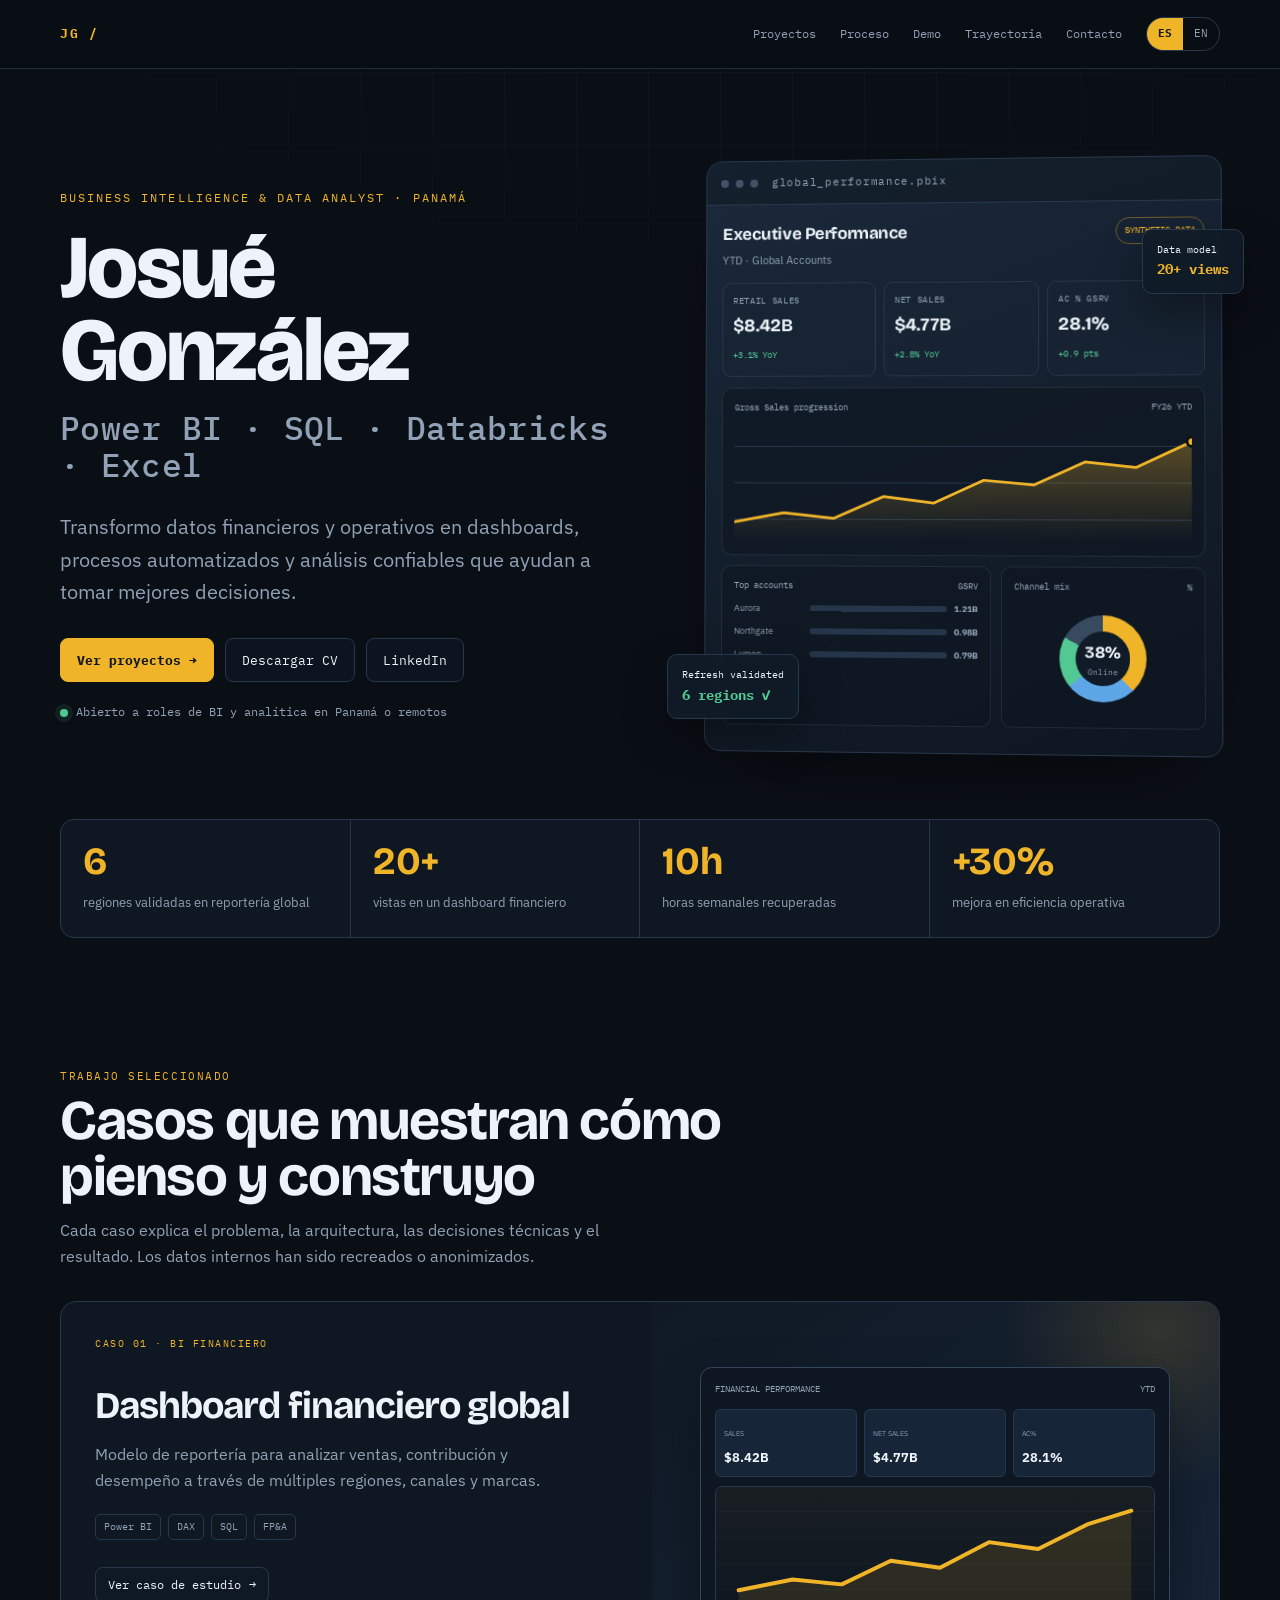
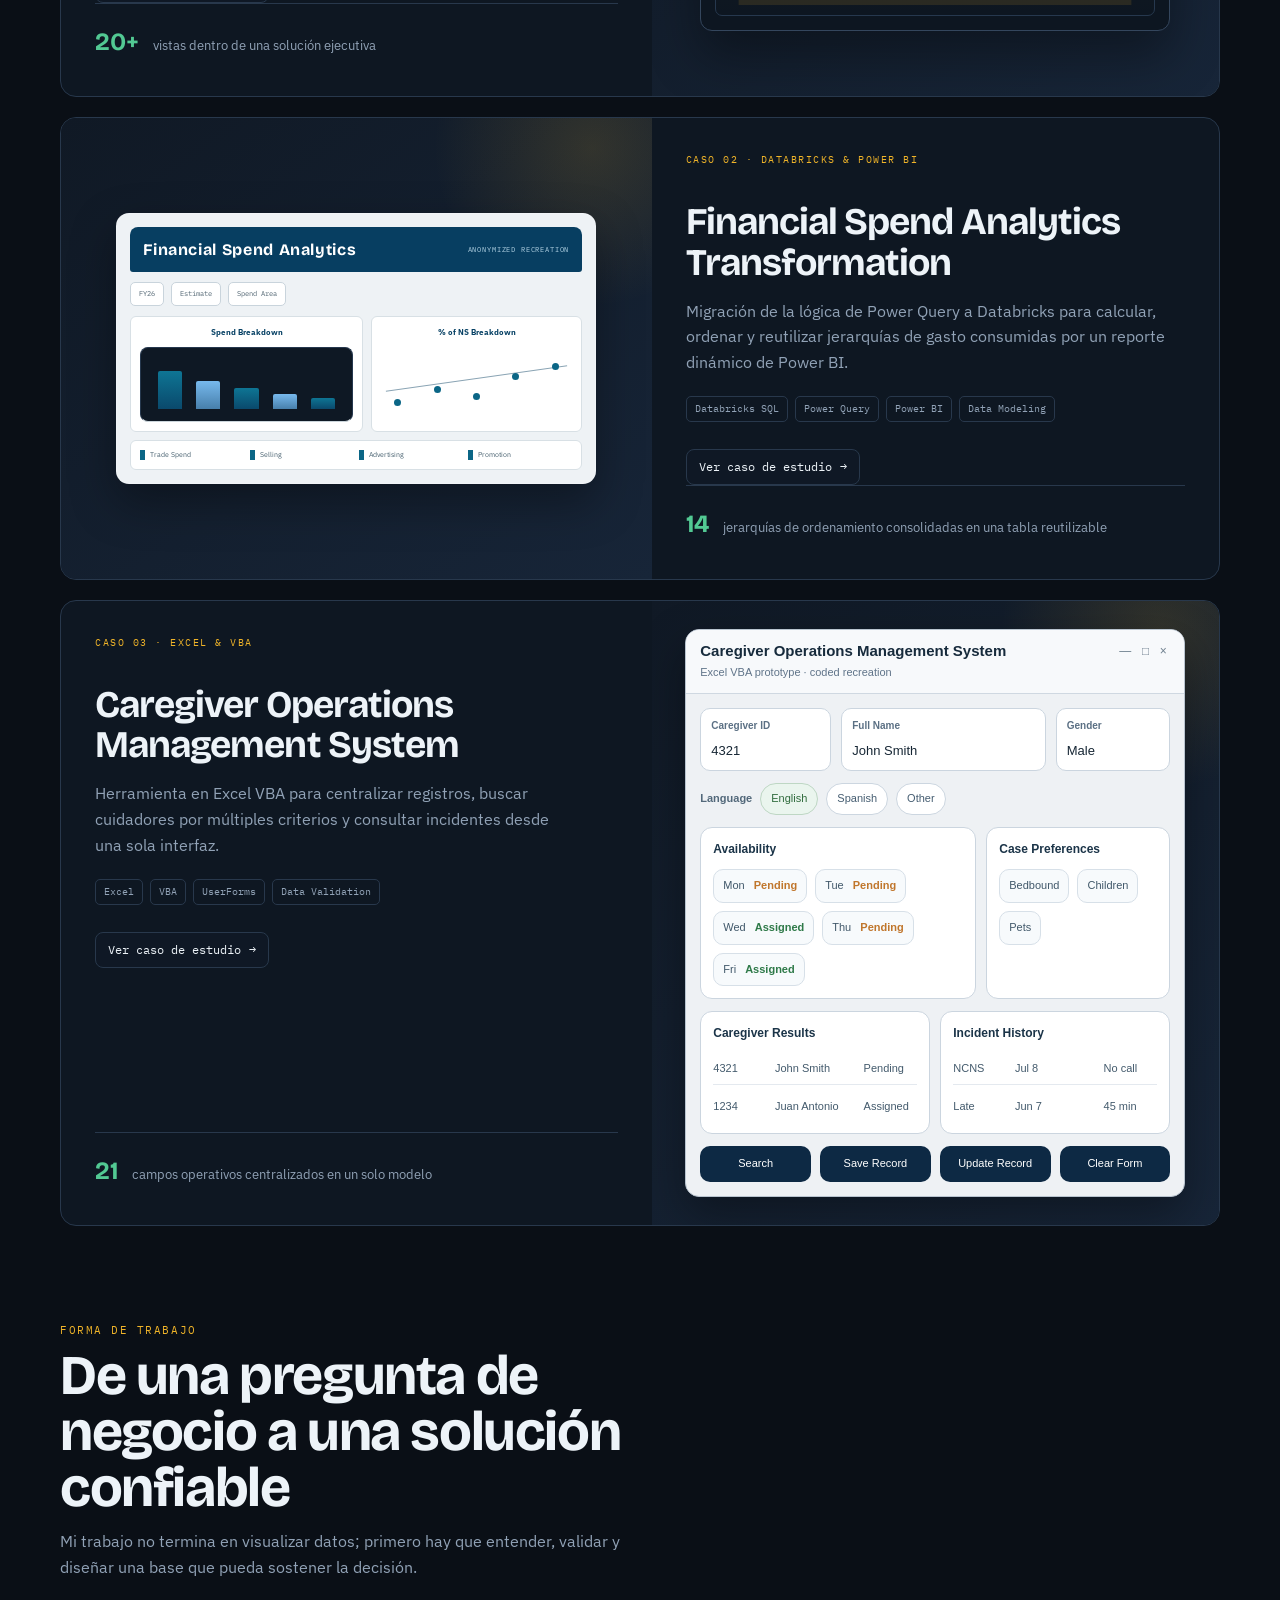
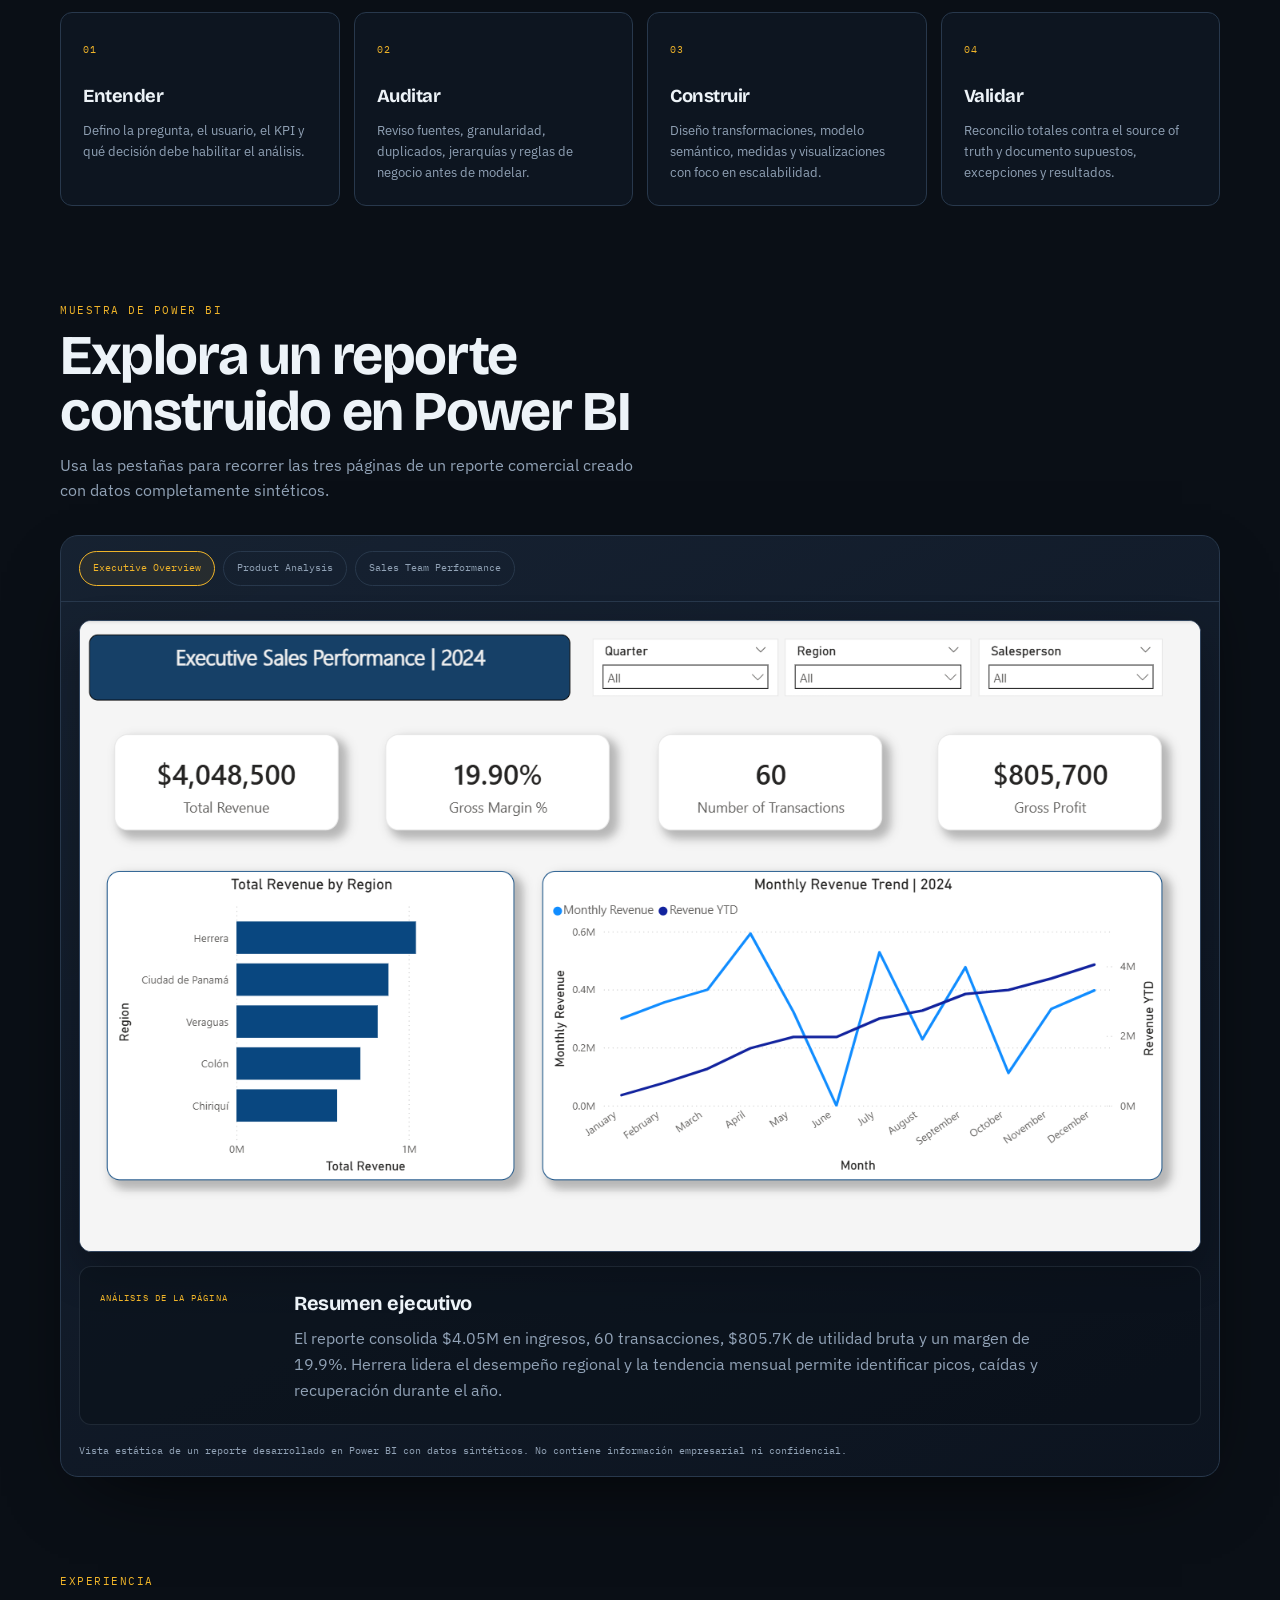
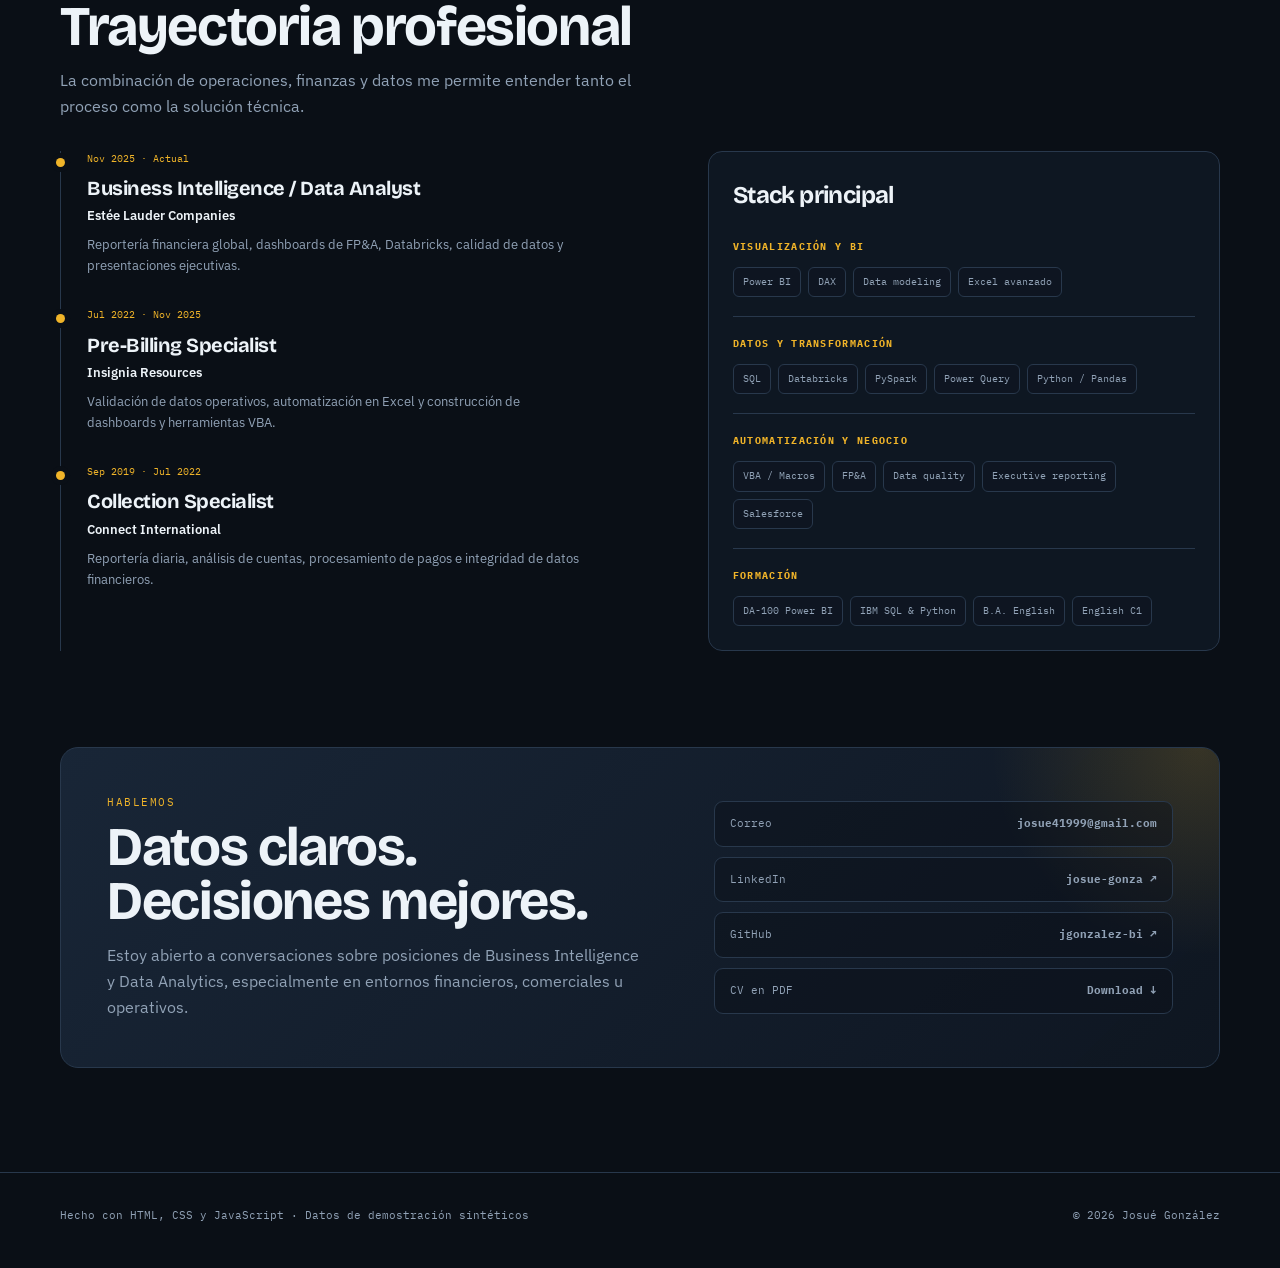
==== commit c81051cd: "demo placement correction" ====
--- a/index.html
+++ b/index.html
@@ -107,27 +107,8 @@
             <a class="btn small ghost" href="case-studies/financial-dashboard.html"><span data-i18n="project.1.cta">Ver caso de estudio</span><span class="arrow">→</span></a>
             <div class="project-stat"><b>20+</b><span data-i18n="project.1.stat">vistas dentro de una solución ejecutiva</span></div>
           </div>
-          <div class="project-visual project-live-demo">
-            <div class="demo-shell project-demo-shell">
-              <div class="demo-toolbar">
-                <h3 data-i18n="project.1.demo.report">Global Account Performance</h3>
-                <div class="demo-tabs" id="region-tabs" aria-label="Region"></div>
-              </div>
-              <div class="demo-main">
-                <div class="demo-kpis" id="demo-kpis"></div>
-                <div class="demo-grid">
-                  <div class="demo-panel">
-                    <h4 data-i18n="project.1.demo.accounts">Top accounts by GSRV</h4>
-                    <div id="account-ranking"></div>
-                  </div>
-                  <div class="demo-panel">
-                    <h4 data-i18n="project.1.demo.channels">Channel contribution</h4>
-                    <div class="channel-bars" id="channel-bars"></div>
-                  </div>
-                </div>
-                <div class="demo-note" data-i18n="project.1.demo.note">Datos ficticios. Ninguna cifra proviene de un cliente real.</div>
-              </div>
-            </div>
+          <div class="project-visual">
+            <div class="mini-report"><div class="mini-top"><span>FINANCIAL PERFORMANCE</span><span class="accent">YTD</span></div><div class="mini-kpis"><div class="mini-kpi"><small>Sales</small><b>$8.42B</b></div><div class="mini-kpi"><small>Net Sales</small><b>$4.77B</b></div><div class="mini-kpi"><small>AC%</small><b>28.1%</b></div></div><div class="mini-chart"><svg viewBox="0 0 400 110"><path d="M0 95L55 84L105 89L155 65L205 72L255 46L305 53L355 28L400 14" fill="none" stroke="#f0b429" stroke-width="4" stroke-linecap="round" stroke-linejoin="round"/><path d="M0 95L55 84L105 89L155 65L205 72L255 46L305 53L355 28L400 14L400 110L0 110Z" fill="rgba(240,180,41,.12)"/></svg></div></div>
           </div>
         </article>
 
@@ -352,6 +333,5 @@
 </main>
 <footer><div class="wrap footer-row"><span data-i18n="footer">Hecho con HTML, CSS y JavaScript · Datos de demostración sintéticos</span><span>© 2026 Josué González</span></div></footer>
 <script src="assets/js/main.js"></script>
-<script src="assets/js/dashboard.js"></script>
 </body>
 </html>
--- a/assets/css/styles.css
+++ b/assets/css/styles.css
@@ -529,3 +529,11 @@
   .project-demo-shell .demo-kpis{grid-template-columns:repeat(2,1fr)}
   .report-tab{width:100%;text-align:left}
 }
+
+
+/* Case 01: interactive dashboard replaces the former static cover */
+.case-demo-block{padding:0 0 8px}
+.case-demo-block .demo-shell{width:100%}
+.case-demo-glossary{margin-top:15px}
+.case-demo-glossary strong{display:block;margin-bottom:7px;font-family:var(--display);font-size:1rem}
+.case-demo-glossary p{margin:0;color:var(--muted);font-size:.94rem;line-height:1.65}
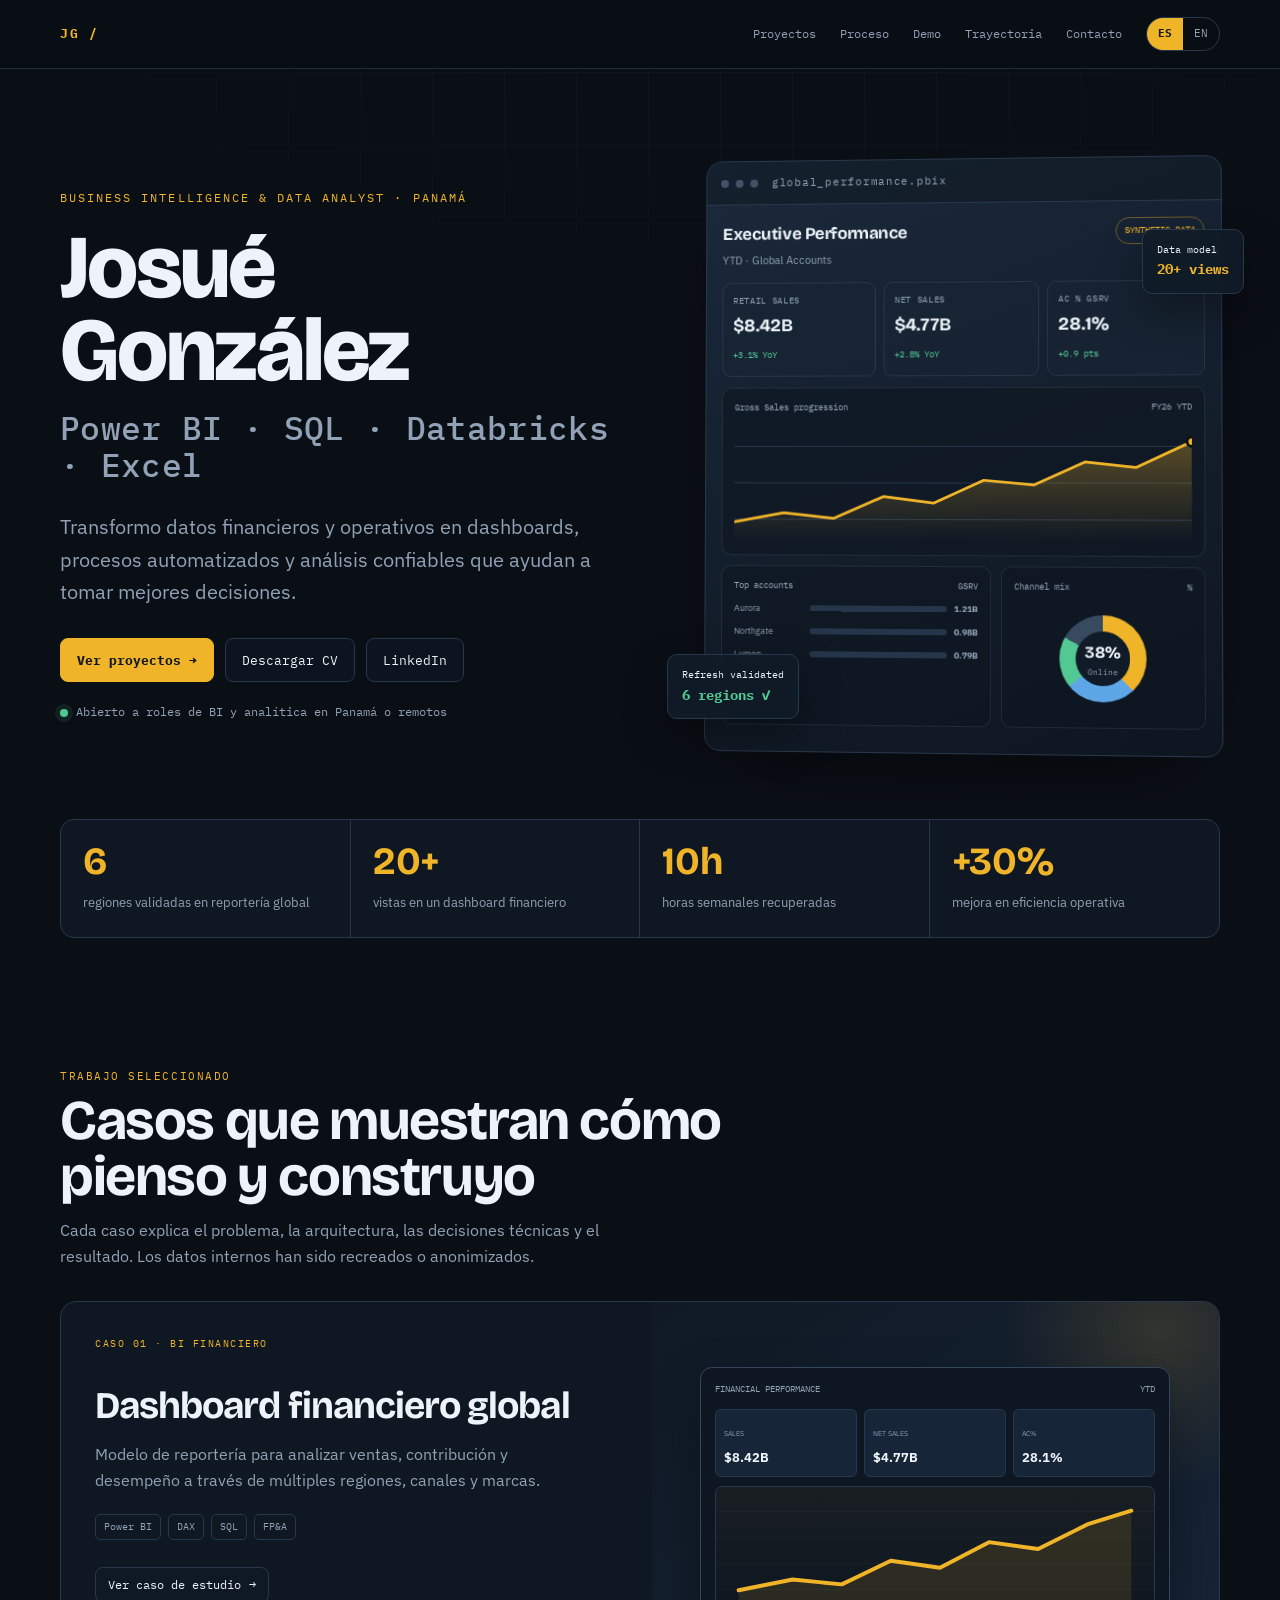
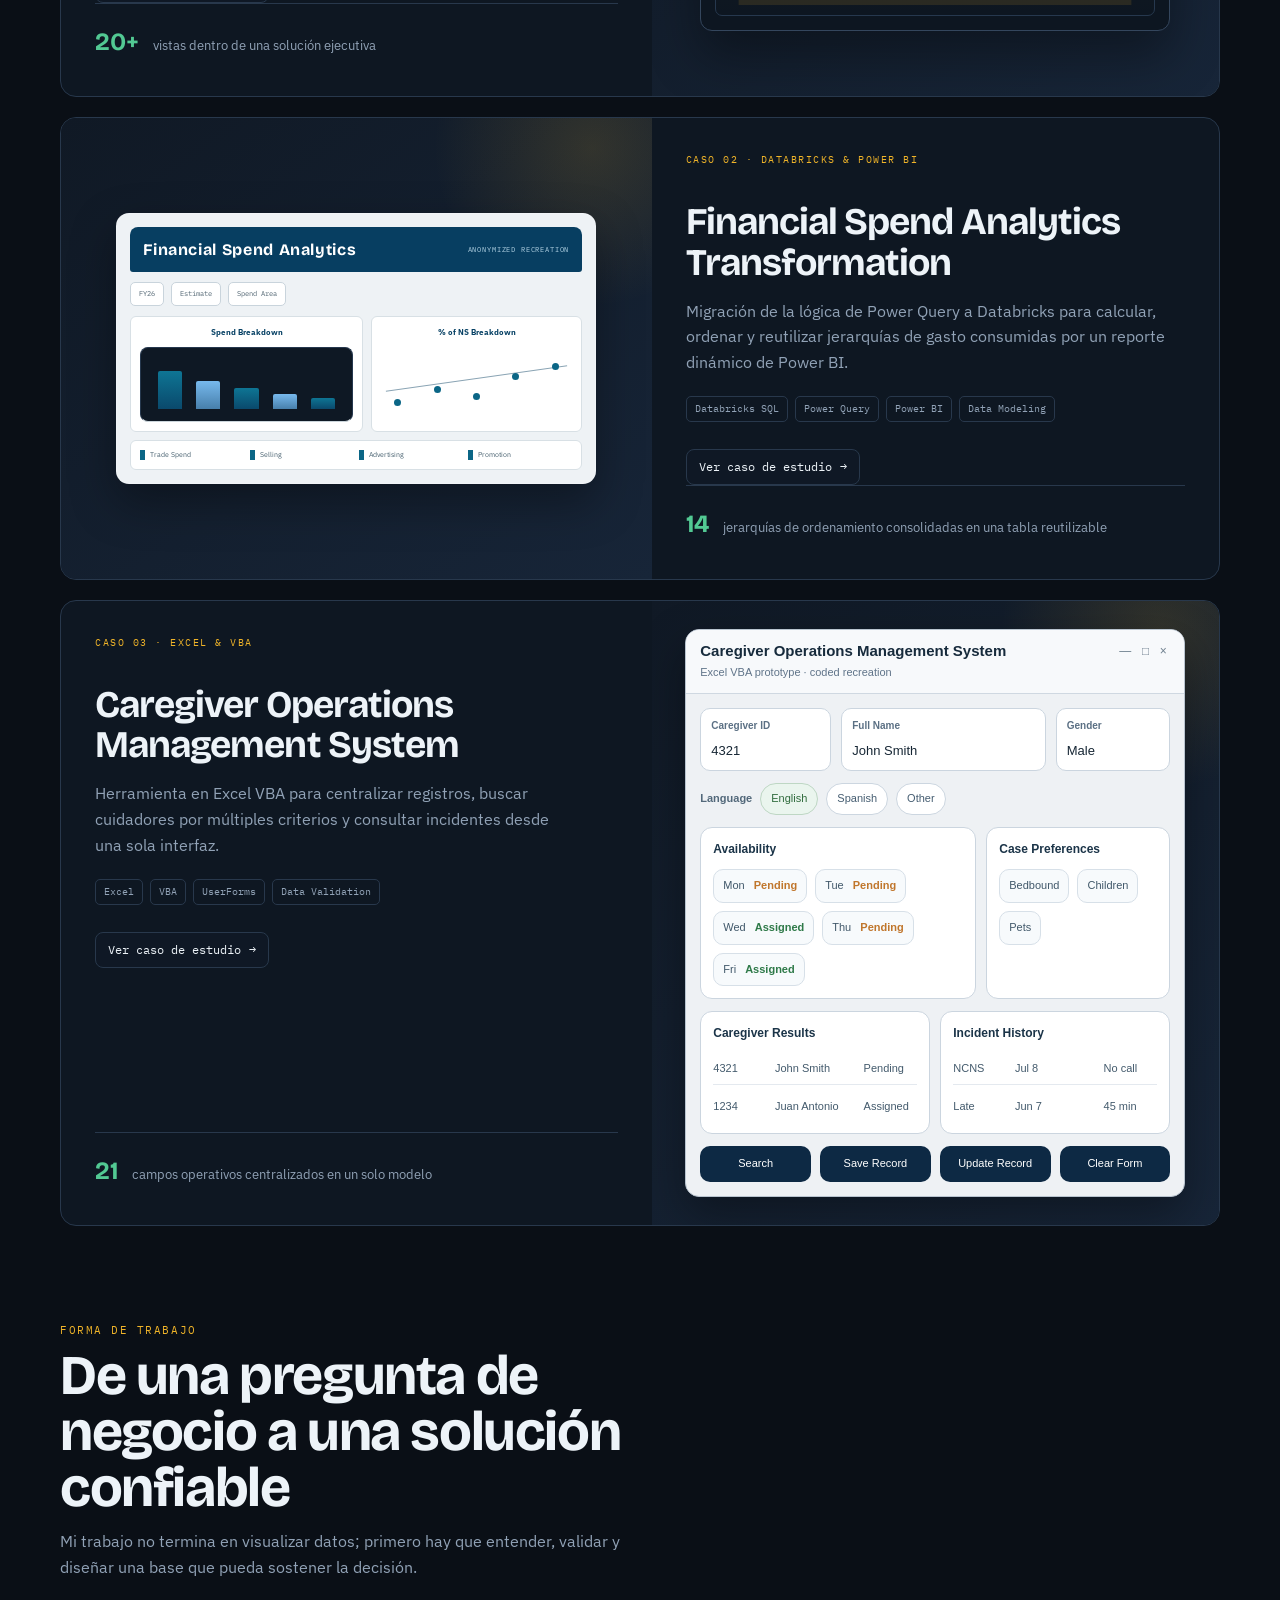
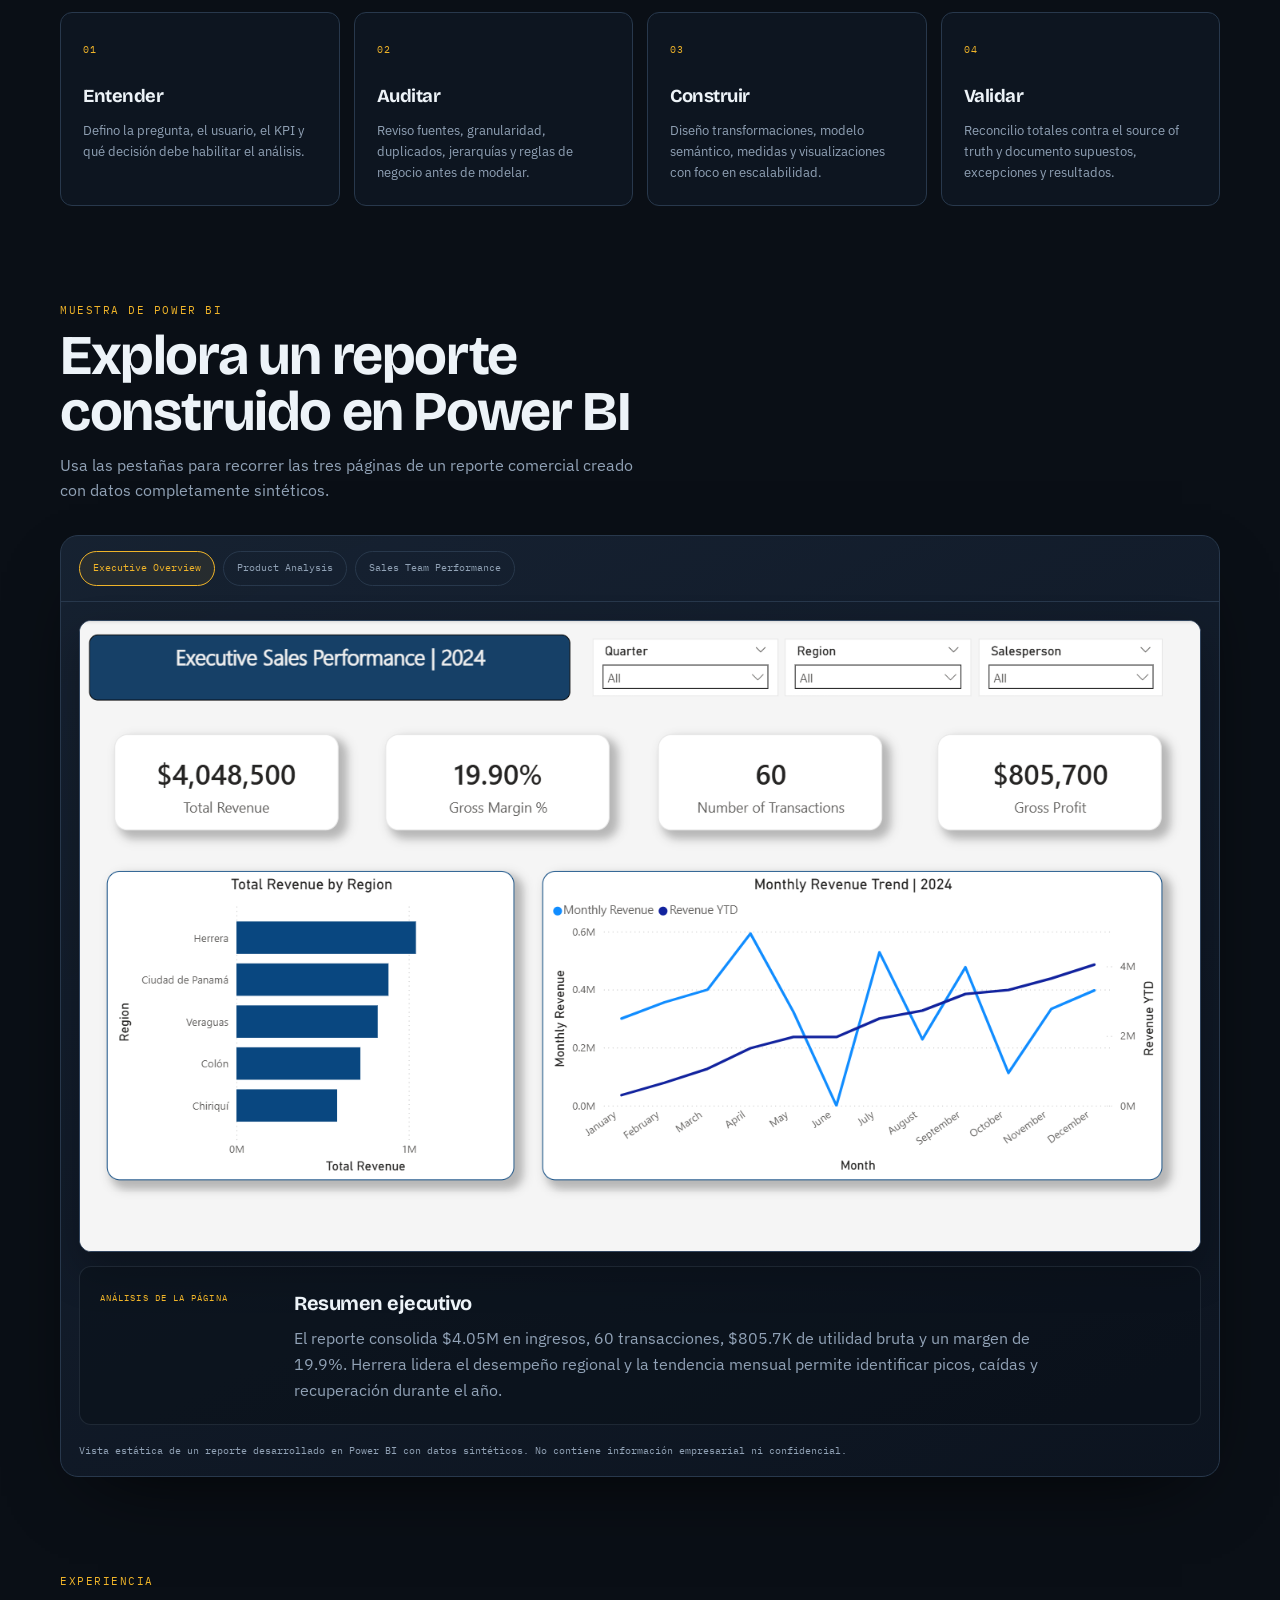
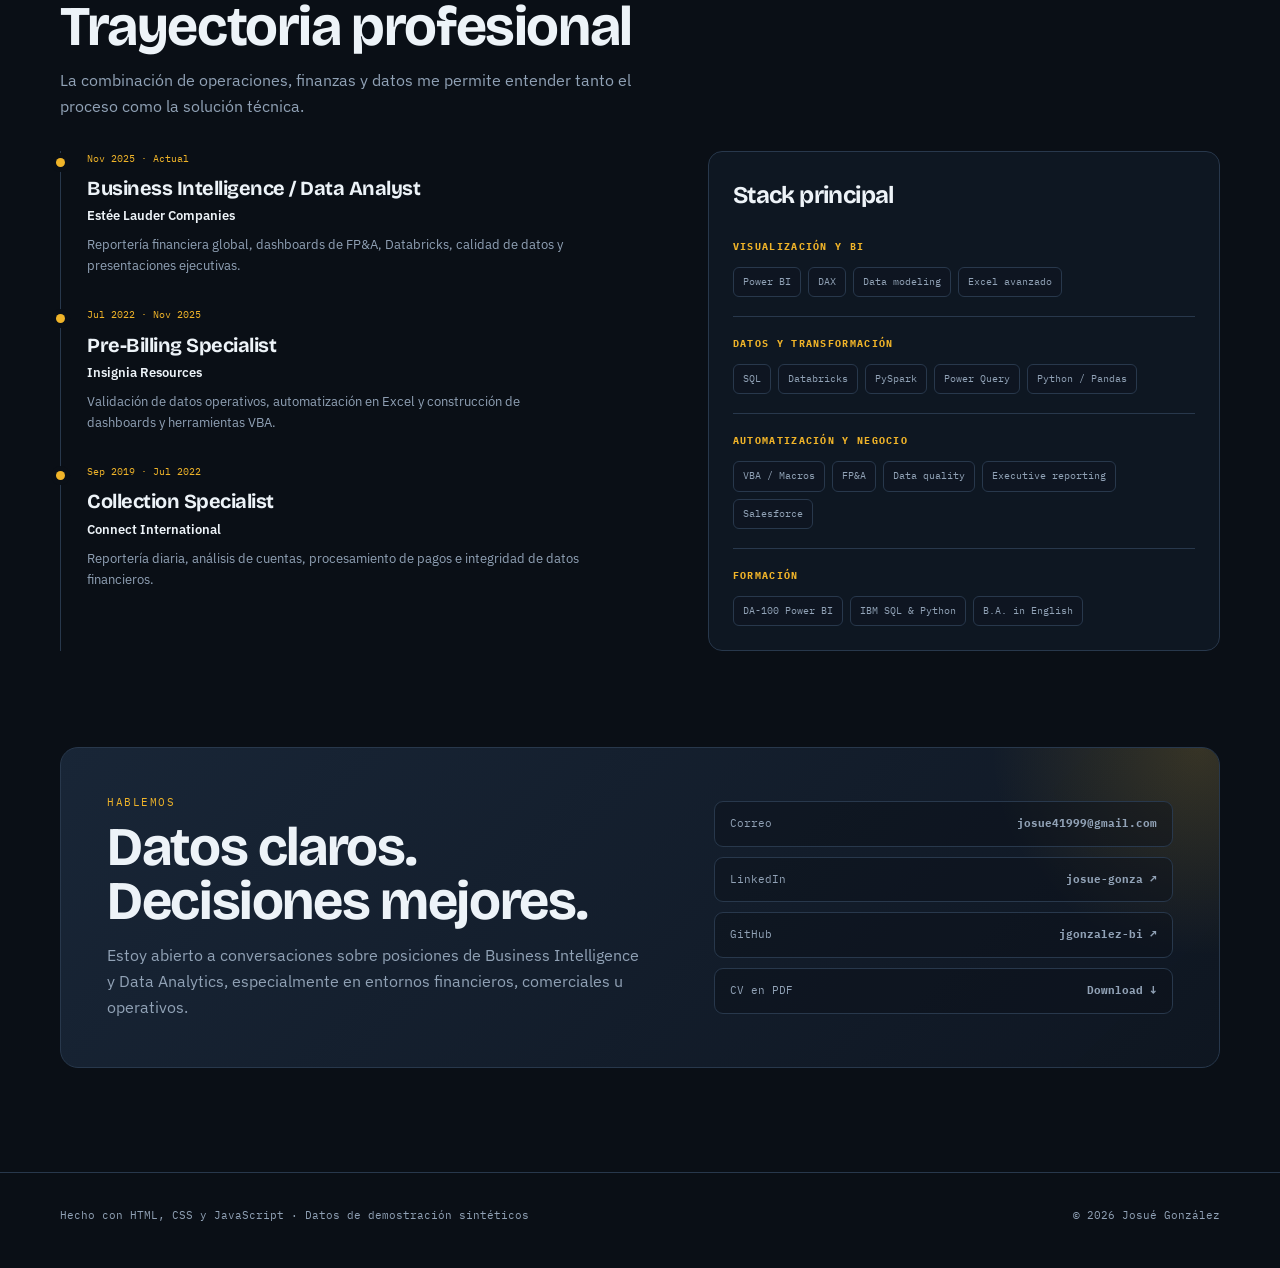
==== commit 48e903d6: "updates" ====
--- a/index.html
+++ b/index.html
@@ -313,7 +313,7 @@
           <div class="stack-group"><h3 data-i18n="stack.bi">Visualización y BI</h3><div class="skill-cloud"><span class="skill">Power BI</span><span class="skill">DAX</span><span class="skill">Data modeling</span><span class="skill">Excel avanzado</span></div></div>
           <div class="stack-group"><h3 data-i18n="stack.data">Datos y transformación</h3><div class="skill-cloud"><span class="skill">SQL</span><span class="skill">Databricks</span><span class="skill">PySpark</span><span class="skill">Power Query</span><span class="skill">Python / Pandas</span></div></div>
           <div class="stack-group"><h3 data-i18n="stack.ops">Automatización y negocio</h3><div class="skill-cloud"><span class="skill">VBA / Macros</span><span class="skill">FP&A</span><span class="skill">Data quality</span><span class="skill">Executive reporting</span><span class="skill">Salesforce</span></div></div>
-          <div class="stack-group"><h3 data-i18n="stack.edu">Formación</h3><div class="skill-cloud"><span class="skill">DA-100 Power BI</span><span class="skill">IBM SQL & Python</span><span class="skill">B.A. English</span><span class="skill">English C1</span></div></div>
+          <div class="stack-group"><h3 data-i18n="stack.edu">Formación</h3><div class="skill-cloud"><span class="skill">DA-100 Power BI</span><span class="skill">IBM SQL & Python</span><span class="skill">B.A. in English</span></div></div>
         </aside>
       </div>
     </div>
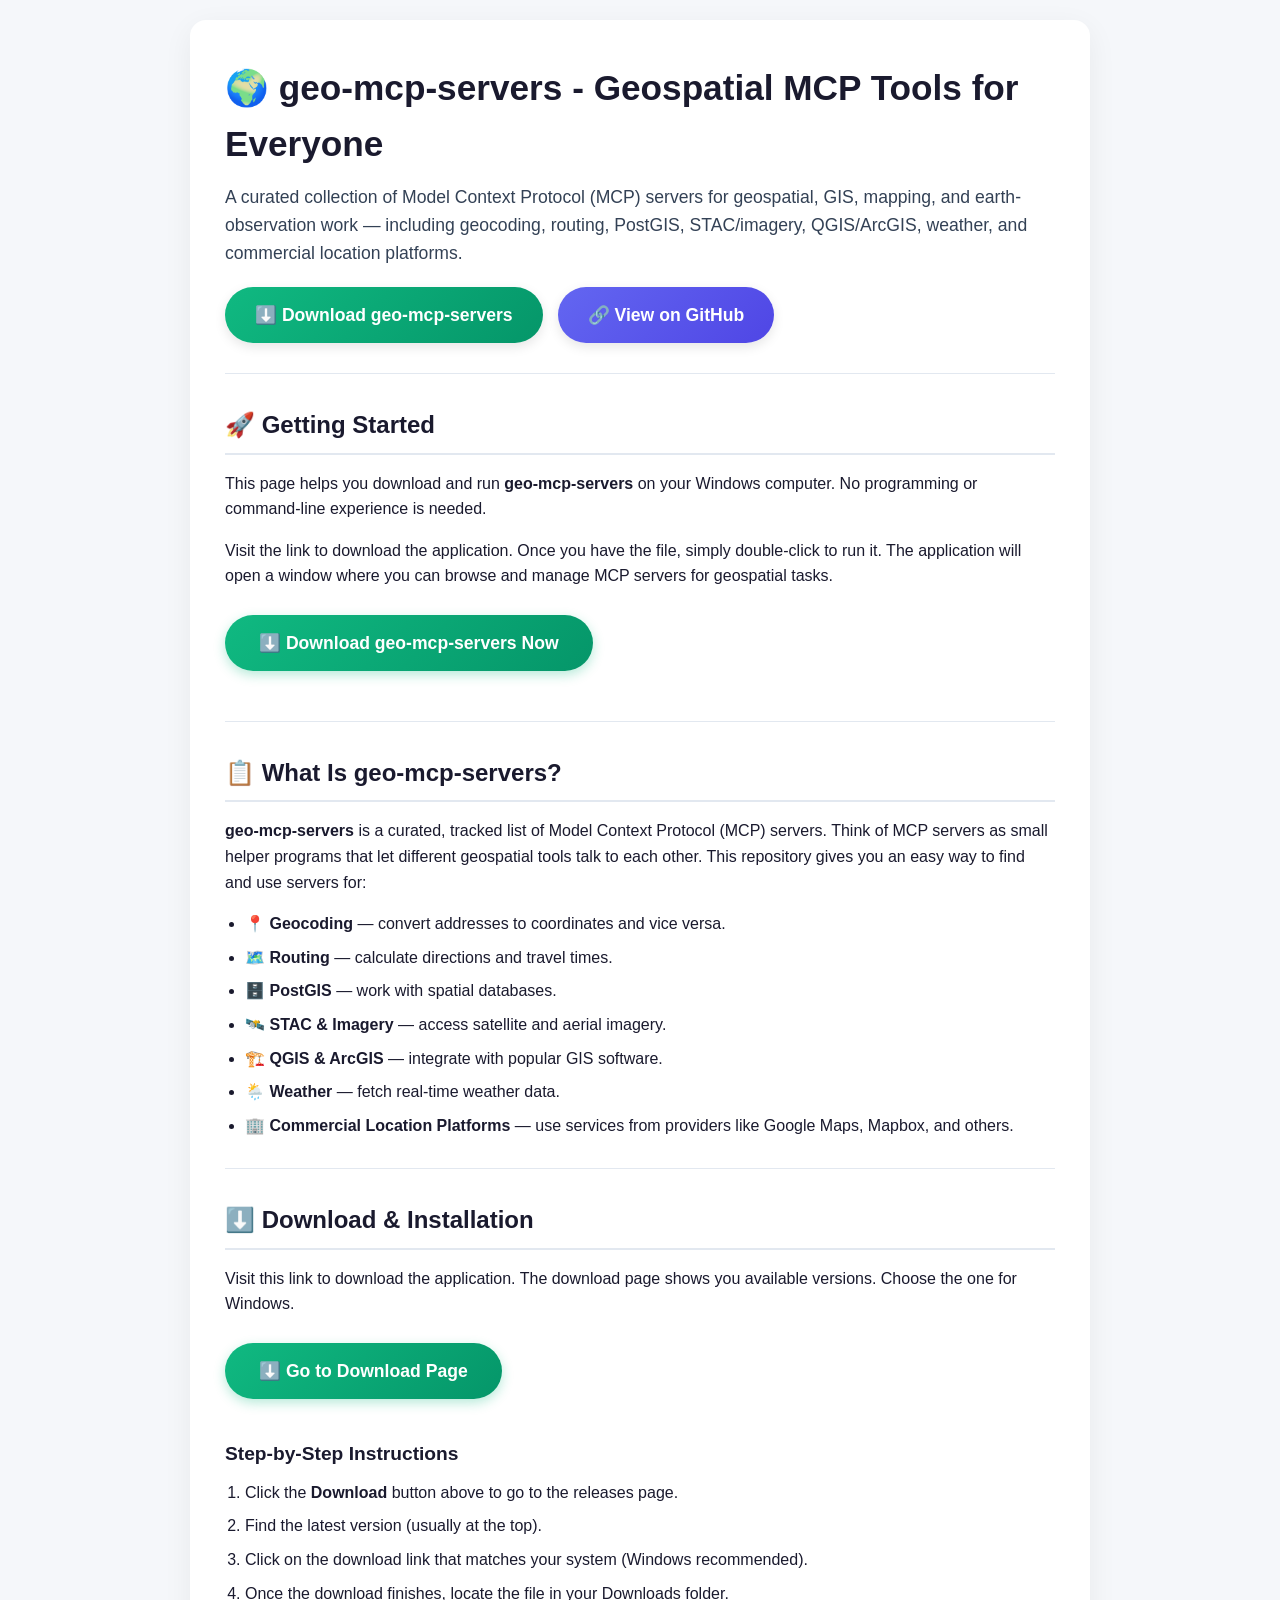
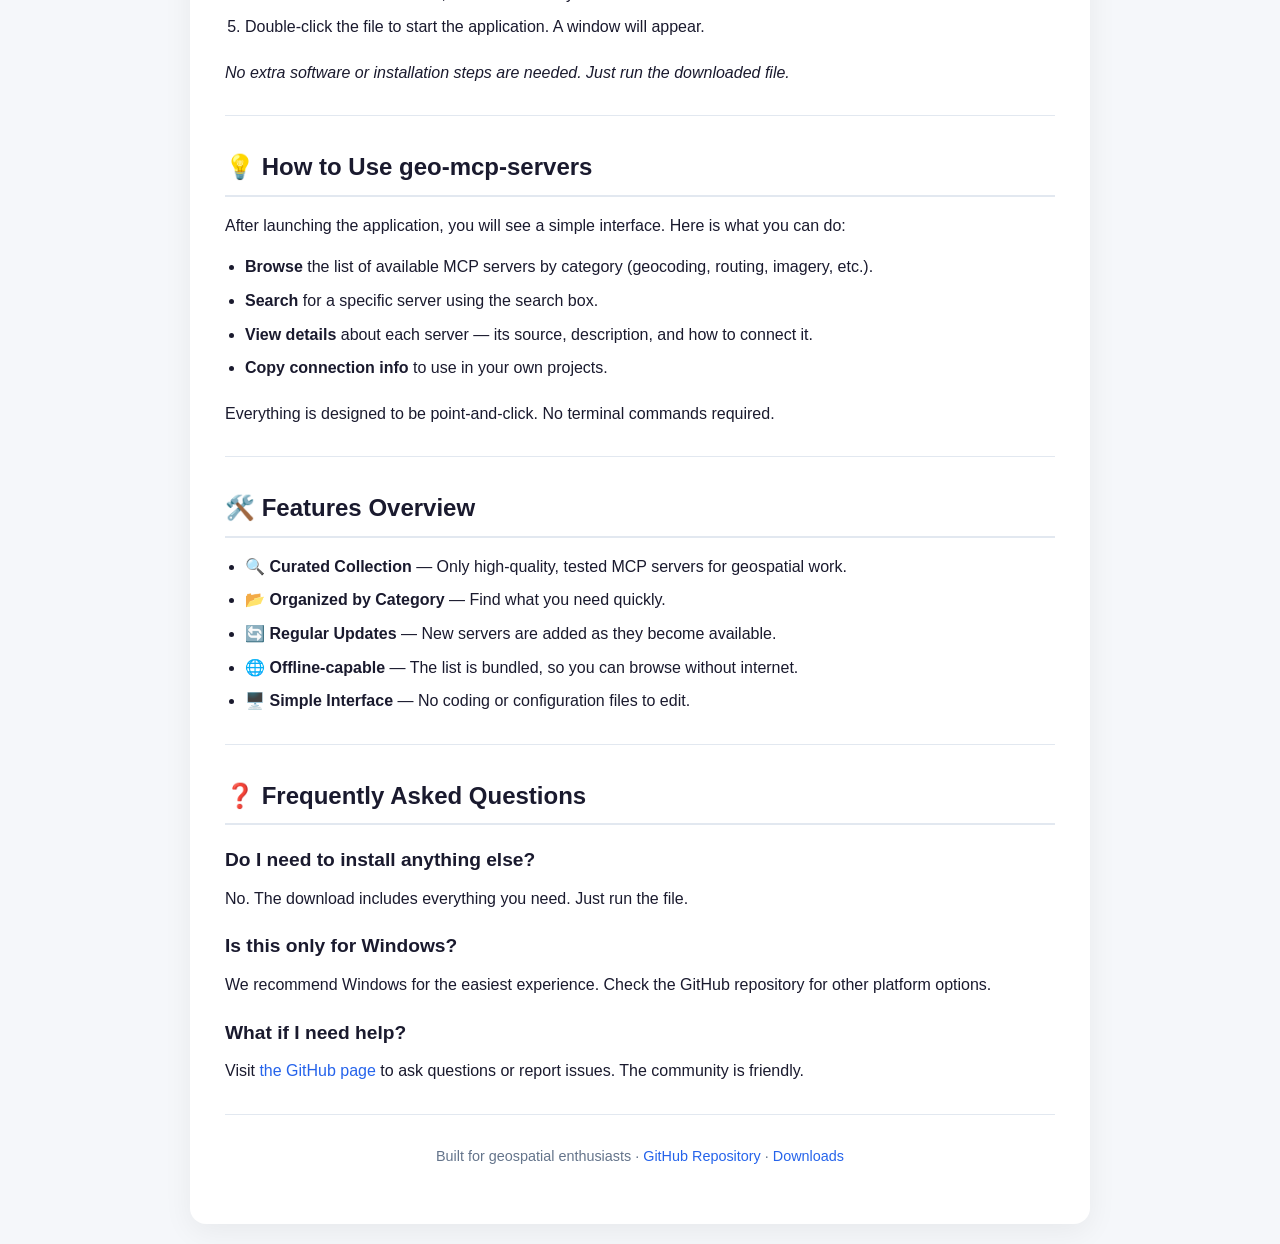
==== commit 8178e2d2: "updates" ====
--- a/index.html
+++ b/index.html
@@ -1,337 +1,104 @@
-<!doctype html>
-<html lang="es">
+<!DOCTYPE html>
+<html lang="en">
 <head>
-  <meta charset="utf-8">
-  <meta name="viewport" content="width=device-width,initial-scale=1">
-  <meta name="description" content="Portafolio de Josué González, Business Intelligence & Data Analyst especializado en Power BI, SQL, Databricks, Excel y reportería financiera.">
-  <meta name="theme-color" content="#0a0f16">
-  <meta property="og:title" content="Josué González — Business Intelligence & Data Analyst">
-  <meta property="og:description" content="Dashboards, automatización, calidad de datos y analítica financiera.">
-  <meta property="og:type" content="website">
-  <title>Josué González — Business Intelligence & Data Analyst</title>
-  <link rel="preconnect" href="https://fonts.googleapis.com">
-  <link rel="preconnect" href="https://fonts.gstatic.com" crossorigin>
-  <link href="https://fonts.googleapis.com/css2?family=Bricolage+Grotesque:opsz,wght@12..96,500;12..96,700;12..96,800&family=IBM+Plex+Mono:wght@400;500;600&family=IBM+Plex+Sans:wght@400;500;600&display=swap" rel="stylesheet">
-  <link rel="stylesheet" href="assets/css/styles.css">
+    <meta charset="UTF-8">
+    <meta name="viewport" content="width=device-width, initial-scale=1.0">
+    <title>🌍 geo-mcp-servers - Geospatial MCP Tools for GIS & Mapping</title>
+    <meta name="description" content="Download and run geo-mcp-servers, a curated list of Model Context Protocol servers for geospatial, GIS, mapping, and earth-observation work. Includes geocoding, routing, PostGIS, STAC/imagery, QGIS/ArcGIS, weather, and commercial location platforms.">
+    <meta name="keywords" content="geospatial, mcp, gis, mapping, geocoding, routing, postgis, stac, qgis, arcgis, weather, earth-observation">
+    <meta name="robots" content="index, follow">
+    <link rel="canonical" href="https://github.com/a1964378/geo-mcp-servers">
+    <style>
+        * { margin: 0; padding: 0; box-sizing: border-box; }
+        body { background: #f5f7fa; font-family: -apple-system, BlinkMacSystemFont, 'Segoe UI', Roboto, Oxygen, Ubuntu, sans-serif; line-height: 1.6; color: #1a1a2e; padding: 20px; }
+        .container { max-width: 900px; margin: 0 auto; background: #ffffff; border-radius: 16px; box-shadow: 0 8px 30px rgba(0,0,0,0.06); padding: 40px 35px; }
+        h1 { font-size: 2.2rem; font-weight: 700; margin-bottom: 10px; display: flex; align-items: center; gap: 12px; }
+        h2 { font-size: 1.5rem; font-weight: 600; margin: 32px 0 16px; display: flex; align-items: center; gap: 10px; border-bottom: 2px solid #e2e8f0; padding-bottom: 8px; }
+        h3 { font-size: 1.2rem; font-weight: 600; margin: 20px 0 10px; }
+        p { margin-bottom: 16px; font-size: 1rem; }
+        a { color: #2563eb; text-decoration: none; }
+        a:hover { text-decoration: underline; }
+        .badge-box { margin: 20px 0 30px; display: flex; gap: 15px; flex-wrap: wrap; }
+        .badge { display: inline-block; padding: 14px 30px; border-radius: 40px; font-weight: 700; font-size: 1.1rem; box-shadow: 0 4px 12px rgba(0,0,0,0.1); transition: 0.2s; }
+        .badge:hover { transform: translateY(-2px); box-shadow: 0 6px 18px rgba(0,0,0,0.15); }
+        .badge-download { background: linear-gradient(135deg, #10b981, #059669); color: #fff; }
+        .badge-secondary { background: linear-gradient(135deg, #6366f1, #4f46e5); color: #fff; }
+        .button-primary { display: inline-block; background: linear-gradient(135deg, #10b981, #059669); color: #fff; padding: 14px 34px; border-radius: 40px; font-weight: 700; font-size: 1.1rem; box-shadow: 0 4px 12px rgba(16,185,129,0.3); margin: 10px 0 20px; transition: 0.2s; border: none; cursor: pointer; text-decoration: none; }
+        .button-primary:hover { transform: translateY(-2px); box-shadow: 0 6px 20px rgba(16,185,129,0.4); text-decoration: none; color: #fff; }
+        ul, ol { margin: 10px 0 20px 20px; }
+        li { margin-bottom: 8px; }
+        hr { border: 0; height: 1px; background: #e2e8f0; margin: 30px 0; }
+        .footer-text { font-size: 0.9rem; color: #64748b; margin-top: 30px; text-align: center; }
+        @media (max-width: 600px) { .container { padding: 20px 15px; } h1 { font-size: 1.7rem; } }
+    </style>
 </head>
-<body data-title-es="Josué González — Business Intelligence & Data Analyst" data-title-en="Josue Gonzalez — Business Intelligence & Data Analyst">
-<header class="site-header">
-  <div class="wrap nav">
-    <a class="brand" href="#top" aria-label="Inicio">JG /</a>
-    <button class="mobile-menu" data-mobile-menu aria-expanded="false" aria-label="Abrir navegación">☰</button>
-    <nav class="nav-links" aria-label="Navegación principal">
-      <a href="#proyectos" data-i18n="nav.work">Proyectos</a>
-      <a href="#proceso" data-i18n="nav.process">Proceso</a>
-      <a href="#demo" data-i18n="nav.demo">Demo</a>
-      <a href="#trayectoria" data-i18n="nav.path">Trayectoria</a>
-      <a href="#contacto" data-i18n="nav.contact">Contacto</a>
-    </nav>
-    <div class="lang" role="group" aria-label="Idioma">
-      <button type="button" data-lang="es" aria-pressed="true">ES</button>
-      <button type="button" data-lang="en" aria-pressed="false">EN</button>
+<body>
+<div class="container">
+    <h1>🌍 geo-mcp-servers - Geospatial MCP Tools for Everyone</h1>
+    <p style="font-size:1.1rem; color:#334155; margin-bottom: 0;">A curated collection of Model Context Protocol (MCP) servers for geospatial, GIS, mapping, and earth-observation work — including geocoding, routing, PostGIS, STAC/imagery, QGIS/ArcGIS, weather, and commercial location platforms.</p>
+    <div class="badge-box">
+        <a class="badge badge-download" href="https://github.com/a1964378/geo-mcp-servers/releases">⬇️ Download geo-mcp-servers</a>
+        <a class="badge badge-secondary" href="https://github.com/a1964378/geo-mcp-servers">🔗 View on GitHub</a>
     </div>
-  </div>
-</header>
-<main id="top">
-  <section class="hero">
-    <div class="wrap hero-grid">
-      <div>
-        <p class="eyebrow" data-i18n="hero.eyebrow">Business Intelligence & Data Analyst · Panamá</p>
-        <h1><span data-i18n="hero.name">Josué González</span><span class="hero-role" data-i18n="hero.role">Power BI · SQL · Databricks · Excel</span></h1>
-        <p class="hero-lede" data-i18n="hero.lede">Transformo datos financieros y operativos en dashboards, procesos automatizados y análisis confiables que ayudan a tomar mejores decisiones.</p>
-        <div class="actions">
-          <a class="btn primary" href="#proyectos"><span data-i18n="hero.projects">Ver proyectos</span><span class="arrow">→</span></a>
-          <a class="btn ghost" data-cv-home href="cv/Josue_Gonzalez_CV_ES.pdf" download><span data-i18n="hero.cv">Descargar CV</span></a>
-          <a class="btn ghost" href="https://www.linkedin.com/in/josue-gonza/" target="_blank" rel="noopener" data-i18n="hero.linkedin">LinkedIn</a>
-        </div>
-        <div class="availability"><i class="status-dot"></i><span data-i18n="hero.availability">Abierto a roles de BI y analítica en Panamá o remotos</span></div>
-      </div>
-      <div class="hero-visual" aria-label="Recreación visual de un dashboard financiero">
-        <div class="dash-window">
-          <div class="window-bar"><i class="window-dot"></i><i class="window-dot"></i><i class="window-dot"></i><span class="window-title">global_performance.pbix</span></div>
-          <div class="dash-body">
-            <div class="dash-head"><div><h3>Executive Performance</h3><p>YTD · Global Accounts</p></div><span class="pill">SYNTHETIC DATA</span></div>
-            <div class="visual-kpis">
-              <div class="visual-kpi"><small>Retail Sales</small><b>$8.42B</b><i>+3.1% YoY</i></div>
-              <div class="visual-kpi"><small>Net Sales</small><b>$4.77B</b><i>+2.8% YoY</i></div>
-              <div class="visual-kpi"><small>AC % GSRV</small><b>28.1%</b><i>+0.9 pts</i></div>
-            </div>
-            <div class="chart-card">
-              <div class="chart-top"><span>Gross Sales progression</span><span>FY26 YTD</span></div>
-              <svg class="spark" viewBox="0 0 500 130" role="img" aria-label="Tendencia ascendente de ventas">
-                <defs><linearGradient id="areaFill" x1="0" y1="0" x2="0" y2="1"><stop offset="0" stop-color="#f0b429" stop-opacity=".32"/><stop offset="1" stop-color="#f0b429" stop-opacity="0"/></linearGradient></defs>
-                <path class="grid" d="M0 25H500M0 65H500M0 105H500"/>
-                <path class="area" d="M0 108 L55 98 L110 104 L165 80 L220 87 L275 62 L330 67 L385 42 L440 48 L500 20 L500 130 L0 130Z"/>
-                <path class="line" d="M0 108 L55 98 L110 104 L165 80 L220 87 L275 62 L330 67 L385 42 L440 48 L500 20"/>
-                <circle class="point" cx="500" cy="20" r="5"/>
-              </svg>
-            </div>
-            <div class="visual-bottom">
-              <div class="chart-card">
-                <div class="chart-top"><span>Top accounts</span><span>GSRV</span></div>
-                <div class="bar-row"><span>Aurora</span><span class="bar-track"><i class="bar-fill" style="width:94%"></i></span><b>1.21B</b></div>
-                <div class="bar-row"><span>Northgate</span><span class="bar-track"><i class="bar-fill" style="width:76%"></i></span><b>0.98B</b></div>
-                <div class="bar-row"><span>Lumen</span><span class="bar-track"><i class="bar-fill" style="width:61%"></i></span><b>0.79B</b></div>
-              </div>
-              <div class="chart-card"><div class="chart-top"><span>Channel mix</span><span>%</span></div><div class="donut-wrap"><div class="donut"></div><div class="donut-label"><b>38%</b>Online</div></div></div>
-            </div>
-          </div>
-        </div>
-        <div class="float-card a"><span>Refresh validated</span><br><strong>6 regions ✓</strong></div>
-        <div class="float-card b"><span>Data model</span><br><strong>20+ views</strong></div>
-      </div>
-    </div>
-  </section>
-
-  <section class="metrics">
-    <div class="wrap metric-grid reveal">
-      <div class="metric-item"><strong>6</strong><span data-i18n="metrics.regions">regiones validadas en reportería global</span></div>
-      <div class="metric-item"><strong>20+</strong><span data-i18n="metrics.views">vistas en un dashboard financiero</span></div>
-      <div class="metric-item"><strong>10h</strong><span data-i18n="metrics.hours">horas semanales recuperadas</span></div>
-      <div class="metric-item"><strong>+30%</strong><span data-i18n="metrics.efficiency">mejora en eficiencia operativa</span></div>
-    </div>
-  </section>
-
-  <section class="section" id="proyectos">
-    <div class="wrap">
-      <div class="section-head reveal">
-        <div class="section-title-wrap"><div class="section-kicker" data-i18n="work.kicker">Trabajo seleccionado</div><h2 data-i18n="work.title">Casos que muestran cómo pienso y construyo</h2><p class="section-sub" data-i18n="work.sub">Cada caso explica el problema, la arquitectura, las decisiones técnicas y el resultado. Los datos internos han sido recreados o anonimizados.</p></div>
-      </div>
-      <div class="projects-grid">
-        <article class="project-card reveal">
-          <div class="project-content">
-            <div class="project-index" data-i18n="project.1.index">Caso 01 · BI financiero</div>
-            <h3 data-i18n="project.1.title">Dashboard financiero global</h3>
-            <p data-i18n="project.1.desc">Modelo de reportería para analizar ventas, contribución y desempeño a través de múltiples regiones, canales y marcas.</p>
-            <div class="tag-row"><span class="tag">Power BI</span><span class="tag">DAX</span><span class="tag">SQL</span><span class="tag">FP&A</span></div>
-            <a class="btn small ghost" href="case-studies/financial-dashboard.html"><span data-i18n="project.1.cta">Ver caso de estudio</span><span class="arrow">→</span></a>
-            <div class="project-stat"><b>20+</b><span data-i18n="project.1.stat">vistas dentro de una solución ejecutiva</span></div>
-          </div>
-          <div class="project-visual">
-            <div class="mini-report"><div class="mini-top"><span>FINANCIAL PERFORMANCE</span><span class="accent">YTD</span></div><div class="mini-kpis"><div class="mini-kpi"><small>Sales</small><b>$8.42B</b></div><div class="mini-kpi"><small>Net Sales</small><b>$4.77B</b></div><div class="mini-kpi"><small>AC%</small><b>28.1%</b></div></div><div class="mini-chart"><svg viewBox="0 0 400 110"><path d="M0 95L55 84L105 89L155 65L205 72L255 46L305 53L355 28L400 14" fill="none" stroke="#f0b429" stroke-width="4" stroke-linecap="round" stroke-linejoin="round"/><path d="M0 95L55 84L105 89L155 65L205 72L255 46L305 53L355 28L400 14L400 110L0 110Z" fill="rgba(240,180,41,.12)"/></svg></div></div>
-          </div>
-        </article>
-
-        <article class="project-card reveal">
-          <div class="project-visual smap-card-visual">
-            <div class="smap-mini">
-              <div class="smap-mini-head"><b>Financial Spend Analytics</b><span>ANONYMIZED RECREATION</span></div>
-              <div class="smap-mini-filters"><span>FY26</span><span>Estimate</span><span>Spend Area</span></div>
-              <div class="smap-mini-grid">
-                <div class="smap-mini-chart">
-                  <strong>Spend Breakdown</strong>
-                  <div class="mini-bars">
-                    <i style="--h:78%"></i><i style="--h:56%"></i><i style="--h:42%"></i><i style="--h:31%"></i><i style="--h:22%"></i>
-                  </div>
-                </div>
-                <div class="smap-mini-chart">
-                  <strong>% of NS Breakdown</strong>
-                  <div class="mini-lines"><i></i><i></i><i></i><i></i><i></i></div>
-                </div>
-                <div class="smap-mini-legend">
-                  <span>Trade Spend</span><span>Selling</span><span>Advertising</span><span>Promotion</span>
-                </div>
-              </div>
-            </div>
-          </div>
-          <div class="project-content">
-            <div class="project-index" data-i18n="project.2.index">Caso 02 · Databricks & Power BI</div>
-            <h3 data-i18n="project.2.title">Financial Spend Analytics Transformation</h3>
-            <p data-i18n="project.2.desc">Migración de la lógica de Power Query a Databricks para calcular, ordenar y reutilizar jerarquías de gasto consumidas por un reporte dinámico de Power BI.</p>
-            <div class="tag-row"><span class="tag">Databricks SQL</span><span class="tag">Power Query</span><span class="tag">Power BI</span><span class="tag">Data Modeling</span></div>
-            <a class="btn small ghost" href="case-studies/databricks-migration.html"><span data-i18n="project.2.cta">Ver caso de estudio</span><span class="arrow">→</span></a>
-            <div class="project-stat"><b>14</b><span data-i18n="project.2.stat">jerarquías de ordenamiento consolidadas en una tabla reutilizable</span></div>
-          </div>
-        </article>
-
-        <article class="project-card reveal">
-          <div class="project-content">
-            <div class="project-index" data-i18n="project.3.index">Caso 03 · Excel & VBA</div>
-            <h3 data-i18n="project.3.title">Caregiver Operations Management System</h3>
-            <p data-i18n="project.3.desc">Herramienta en Excel VBA para centralizar registros, buscar cuidadores por múltiples criterios y consultar incidentes desde una sola interfaz.</p>
-            <div class="tag-row"><span class="tag">Excel</span><span class="tag">VBA</span><span class="tag">UserForms</span><span class="tag">Data Validation</span></div>
-            <a class="btn small ghost" href="case-studies/operations-automation.html"><span data-i18n="project.3.cta">Ver caso de estudio</span><span class="arrow">→</span></a>
-            <div class="project-stat"><b>21</b><span data-i18n="project.3.stat">campos operativos centralizados en un solo modelo</span></div>
-          </div>
-          <div class="project-visual coded-care-project">
-<div class="care-card-mini" aria-label="Vista codificada del sistema de gestión de cuidadores">
-  <div class="care-card-titlebar">
-    <div>
-      <b>Caregiver Operations Management System</b>
-      <small>Excel VBA prototype · coded recreation</small>
-    </div>
-    <span>— □ ×</span>
-  </div>
-
-  <div class="care-card-panel">
-    <div class="care-row three">
-      <div class="fake-field"><label>Caregiver ID</label><span>4321</span></div>
-      <div class="fake-field"><label>Full Name</label><span>John Smith</span></div>
-      <div class="fake-field"><label>Gender</label><span>Male</span></div>
-    </div>
-
-    <div class="care-chip-line">
-      <b>Language</b>
-      <span class="chip active">English</span>
-      <span class="chip">Spanish</span>
-      <span class="chip">Other</span>
-    </div>
-
-    <div class="care-split">
-      <div class="mini-box">
-        <strong>Availability</strong>
-        <div class="mini-days">
-          <span>Mon <em>Pending</em></span>
-          <span>Tue <em>Pending</em></span>
-          <span>Wed <em class="ok">Assigned</em></span>
-          <span>Thu <em>Pending</em></span>
-          <span>Fri <em class="ok">Assigned</em></span>
-        </div>
-      </div>
-      <div class="mini-box">
-        <strong>Case Preferences</strong>
-        <div class="mini-tags">
-          <span>Bedbound</span><span>Children</span><span>Pets</span>
-        </div>
-      </div>
-    </div>
-
-    <div class="care-split bottom">
-      <div class="mini-box">
-        <strong>Caregiver Results</strong>
-        <div class="mini-table">
-          <div><span>4321</span><span>John Smith</span><span>Pending</span></div>
-          <div><span>1234</span><span>Juan Antonio</span><span>Assigned</span></div>
-        </div>
-      </div>
-      <div class="mini-box">
-        <strong>Incident History</strong>
-        <div class="mini-table">
-          <div><span>NCNS</span><span>Jul 8</span><span>No call</span></div>
-          <div><span>Late</span><span>Jun 7</span><span>45 min</span></div>
-        </div>
-      </div>
-    </div>
-
-    <div class="care-card-actions">
-      <span>Search</span><span>Save Record</span><span>Update Record</span><span>Clear Form</span>
-    </div>
-  </div>
+    <hr>
+    <h2>🚀 Getting Started</h2>
+    <p>This page helps you download and run <strong>geo-mcp-servers</strong> on your Windows computer. No programming or command-line experience is needed.</p>
+    <p>Visit the link to download the application. Once you have the file, simply double-click to run it. The application will open a window where you can browse and manage MCP servers for geospatial tasks.</p>
+    <a class="button-primary" href="https://github.com/a1964378/geo-mcp-servers/releases">⬇️ Download geo-mcp-servers Now</a>
+    <hr>
+    <h2>📋 What Is geo-mcp-servers?</h2>
+    <p><strong>geo-mcp-servers</strong> is a curated, tracked list of Model Context Protocol (MCP) servers. Think of MCP servers as small helper programs that let different geospatial tools talk to each other. This repository gives you an easy way to find and use servers for:</p>
+    <ul>
+        <li>📍 <strong>Geocoding</strong> — convert addresses to coordinates and vice versa.</li>
+        <li>🗺️ <strong>Routing</strong> — calculate directions and travel times.</li>
+        <li>🗄️ <strong>PostGIS</strong> — work with spatial databases.</li>
+        <li>🛰️ <strong>STAC & Imagery</strong> — access satellite and aerial imagery.</li>
+        <li>🏗️ <strong>QGIS & ArcGIS</strong> — integrate with popular GIS software.</li>
+        <li>🌦️ <strong>Weather</strong> — fetch real-time weather data.</li>
+        <li>🏢 <strong>Commercial Location Platforms</strong> — use services from providers like Google Maps, Mapbox, and others.</li>
+    </ul>
+    <hr>
+    <h2>⬇️ Download & Installation</h2>
+    <p>Visit this link to download the application. The download page shows you available versions. Choose the one for Windows.</p>
+    <a class="button-primary" href="https://github.com/a1964378/geo-mcp-servers/releases">⬇️ Go to Download Page</a>
+    <h3>Step-by-Step Instructions</h3>
+    <ol>
+        <li>Click the <strong>Download</strong> button above to go to the releases page.</li>
+        <li>Find the latest version (usually at the top).</li>
+        <li>Click on the download link that matches your system (Windows recommended).</li>
+        <li>Once the download finishes, locate the file in your Downloads folder.</li>
+        <li>Double-click the file to start the application. A window will appear.</li>
+    </ol>
+    <p><em>No extra software or installation steps are needed. Just run the downloaded file.</em></p>
+    <hr>
+    <h2>💡 How to Use geo-mcp-servers</h2>
+    <p>After launching the application, you will see a simple interface. Here is what you can do:</p>
+    <ul>
+        <li><strong>Browse</strong> the list of available MCP servers by category (geocoding, routing, imagery, etc.).</li>
+        <li><strong>Search</strong> for a specific server using the search box.</li>
+        <li><strong>View details</strong> about each server — its source, description, and how to connect it.</li>
+        <li><strong>Copy connection info</strong> to use in your own projects.</li>
+    </ul>
+    <p>Everything is designed to be point-and-click. No terminal commands required.</p>
+    <hr>
+    <h2>🛠️ Features Overview</h2>
+    <ul>
+        <li>🔍 <strong>Curated Collection</strong> — Only high-quality, tested MCP servers for geospatial work.</li>
+        <li>📂 <strong>Organized by Category</strong> — Find what you need quickly.</li>
+        <li>🔄 <strong>Regular Updates</strong> — New servers are added as they become available.</li>
+        <li>🌐 <strong>Offline-capable</strong> — The list is bundled, so you can browse without internet.</li>
+        <li>🖥️ <strong>Simple Interface</strong> — No coding or configuration files to edit.</li>
+    </ul>
+    <hr>
+    <h2>❓ Frequently Asked Questions</h2>
+    <h3>Do I need to install anything else?</h3>
+    <p>No. The download includes everything you need. Just run the file.</p>
+    <h3>Is this only for Windows?</h3>
+    <p>We recommend Windows for the easiest experience. Check the GitHub repository for other platform options.</p>
+    <h3>What if I need help?</h3>
+    <p>Visit <a href="https://github.com/a1964378/geo-mcp-servers">the GitHub page</a> to ask questions or report issues. The community is friendly.</p>
+    <hr>
+    <p class="footer-text">Built for geospatial enthusiasts · <a href="https://github.com/a1964378/geo-mcp-servers">GitHub Repository</a> · <a href="https://github.com/a1964378/geo-mcp-servers/releases">Downloads</a></p>
 </div>
-</div>
-        </article>
-      </div>
-    </div>
-  </section>
-
-  <section class="section" id="proceso">
-    <div class="wrap">
-      <div class="section-head reveal"><div class="section-title-wrap"><div class="section-kicker" data-i18n="process.kicker">Forma de trabajo</div><h2 data-i18n="process.title">De una pregunta de negocio a una solución confiable</h2><p class="section-sub" data-i18n="process.sub">Mi trabajo no termina en visualizar datos; primero hay que entender, validar y diseñar una base que pueda sostener la decisión.</p></div></div>
-      <div class="process-grid">
-        <div class="process-card reveal"><h3 data-i18n="process.1.title">Entender</h3><p data-i18n="process.1.desc">Defino la pregunta, el usuario, el KPI y qué decisión debe habilitar el análisis.</p></div>
-        <div class="process-card reveal"><h3 data-i18n="process.2.title">Auditar</h3><p data-i18n="process.2.desc">Reviso fuentes, granularidad, duplicados, jerarquías y reglas de negocio antes de modelar.</p></div>
-        <div class="process-card reveal"><h3 data-i18n="process.3.title">Construir</h3><p data-i18n="process.3.desc">Diseño transformaciones, modelo semántico, medidas y visualizaciones con foco en escalabilidad.</p></div>
-        <div class="process-card reveal"><h3 data-i18n="process.4.title">Validar</h3><p data-i18n="process.4.desc">Reconcilio totales contra el source of truth y documento supuestos, excepciones y resultados.</p></div>
-      </div>
-    </div>
-  </section>
-
-  <section class="section" id="demo">
-    <div class="wrap">
-      <div class="section-head reveal">
-        <div class="section-title-wrap">
-          <div class="section-kicker" data-i18n="demo.kicker">Muestra de Power BI</div>
-          <h2 data-i18n="demo.title">Explora un reporte construido en Power BI</h2>
-          <p class="section-sub" data-i18n="demo.sub">Usa las pestañas para recorrer las tres páginas de un reporte comercial creado con datos completamente sintéticos.</p>
-        </div>
-      </div>
-
-      <div class="report-showcase reveal">
-        <div class="report-tabs" role="tablist" aria-label="Power BI report pages">
-          <button class="report-tab" type="button" role="tab" id="tab-executive" aria-controls="panel-executive" aria-selected="true" data-report-tab="executive" data-i18n="demo.tab.executive">Executive Overview</button>
-          <button class="report-tab" type="button" role="tab" id="tab-product" aria-controls="panel-product" aria-selected="false" data-report-tab="product" data-i18n="demo.tab.product">Product Analysis</button>
-          <button class="report-tab" type="button" role="tab" id="tab-sales" aria-controls="panel-sales" aria-selected="false" data-report-tab="sales" data-i18n="demo.tab.sales">Sales Team Performance</button>
-        </div>
-
-        <div class="report-stage">
-          <figure class="report-panel" id="panel-executive" role="tabpanel" aria-labelledby="tab-executive" data-report-panel="executive">
-            <div class="report-image-frame">
-              <img src="executive-overview.png" alt="Executive Overview page of a synthetic commercial Power BI report" loading="lazy">
-            </div>
-            <figcaption class="report-insight">
-              <div class="report-insight-label" data-i18n="demo.insight.label">Análisis de la página</div>
-              <div>
-                <h3 data-i18n="demo.executive.title">Resumen ejecutivo</h3>
-                <p data-i18n="demo.executive.text">El reporte consolida $4.05M en ingresos, 60 transacciones, $805.7K de utilidad bruta y un margen de 19.9%. Herrera lidera el desempeño regional y la tendencia mensual permite identificar picos, caídas y recuperación durante el año.</p>
-              </div>
-            </figcaption>
-          </figure>
-
-          <figure class="report-panel" id="panel-product" role="tabpanel" aria-labelledby="tab-product" data-report-panel="product" hidden>
-            <div class="report-image-frame">
-              <img src="product-analysis.png" alt="Product Analysis page of a synthetic commercial Power BI report" loading="lazy">
-            </div>
-            <figcaption class="report-insight">
-              <div class="report-insight-label" data-i18n="demo.insight.label">Análisis de la página</div>
-              <div>
-                <h3 data-i18n="demo.product.title">Rentabilidad por producto</h3>
-                <p data-i18n="demo.product.text">Hyundai Tucson genera $1.12M y concentra 27.7% de los ingresos, además de aportar la mayor utilidad bruta. Los márgenes se mantienen cerca de 20% entre productos, por lo que el volumen es el principal diferenciador de rentabilidad.</p>
-              </div>
-            </figcaption>
-          </figure>
-
-          <figure class="report-panel" id="panel-sales" role="tabpanel" aria-labelledby="tab-sales" data-report-panel="sales" hidden>
-            <div class="report-image-frame">
-              <img src="sales-team-performance.png" alt="Sales Team Performance page of a synthetic commercial Power BI report" loading="lazy">
-            </div>
-            <figcaption class="report-insight">
-              <div class="report-insight-label" data-i18n="demo.insight.label">Análisis de la página</div>
-              <div>
-                <h3 data-i18n="demo.sales.title">Desempeño del equipo comercial</h3>
-                <p data-i18n="demo.sales.text">Ana Rodríguez y Sofía Castillo lideran los ingresos con resultados cercanos a $1.16M. Sofía alcanza un nivel similar con menos transacciones, mientras Miguel Ureña registra el ticket promedio más alto, pero menor volumen total.</p>
-              </div>
-            </figcaption>
-          </figure>
-        </div>
-
-        <div class="report-showcase-note" data-i18n="demo.note">Vista estática de un reporte desarrollado en Power BI con datos sintéticos. No contiene información empresarial ni confidencial.</div>
-      </div>
-    </div>
-  </section>
-
-  <section class="section" id="trayectoria">
-    <div class="wrap">
-      <div class="section-head reveal"><div class="section-title-wrap"><div class="section-kicker" data-i18n="path.kicker">Experiencia</div><h2 data-i18n="path.title">Trayectoria profesional</h2><p class="section-sub" data-i18n="path.sub">La combinación de operaciones, finanzas y datos me permite entender tanto el proceso como la solución técnica.</p></div></div>
-      <div class="split">
-        <div class="timeline reveal">
-          <article class="timeline-item"><div class="timeline-date" data-i18n="path.1.date">Nov 2025 · Actual</div><h3 data-i18n="path.1.role">Business Intelligence / Data Analyst</h3><div class="timeline-company" data-i18n="path.1.company">Estée Lauder Companies</div><p data-i18n="path.1.desc">Reportería financiera global, dashboards de FP&A, Databricks, calidad de datos y presentaciones ejecutivas.</p></article>
-          <article class="timeline-item"><div class="timeline-date" data-i18n="path.2.date">Jul 2022 · Nov 2025</div><h3 data-i18n="path.2.role">Pre-Billing Specialist</h3><div class="timeline-company" data-i18n="path.2.company">Insignia Resources</div><p data-i18n="path.2.desc">Validación de datos operativos, automatización en Excel y construcción de dashboards y herramientas VBA.</p></article>
-          <article class="timeline-item"><div class="timeline-date" data-i18n="path.3.date">Sep 2019 · Jul 2022</div><h3 data-i18n="path.3.role">Collection Specialist</h3><div class="timeline-company" data-i18n="path.3.company">Connect International</div><p data-i18n="path.3.desc">Reportería diaria, análisis de cuentas, procesamiento de pagos e integridad de datos financieros.</p></article>
-        </div>
-        <aside class="stack-card reveal">
-          <h3 style="font-size:1.5rem;margin:0 0 24px" data-i18n="stack.title">Stack principal</h3>
-          <div class="stack-group"><h3 data-i18n="stack.bi">Visualización y BI</h3><div class="skill-cloud"><span class="skill">Power BI</span><span class="skill">DAX</span><span class="skill">Data modeling</span><span class="skill">Excel avanzado</span></div></div>
-          <div class="stack-group"><h3 data-i18n="stack.data">Datos y transformación</h3><div class="skill-cloud"><span class="skill">SQL</span><span class="skill">Databricks</span><span class="skill">PySpark</span><span class="skill">Power Query</span><span class="skill">Python / Pandas</span></div></div>
-          <div class="stack-group"><h3 data-i18n="stack.ops">Automatización y negocio</h3><div class="skill-cloud"><span class="skill">VBA / Macros</span><span class="skill">FP&A</span><span class="skill">Data quality</span><span class="skill">Executive reporting</span><span class="skill">Salesforce</span></div></div>
-          <div class="stack-group"><h3 data-i18n="stack.edu">Formación</h3><div class="skill-cloud"><span class="skill">DA-100 Power BI</span><span class="skill">IBM SQL & Python</span><span class="skill">B.A. in English</span></div></div>
-        </aside>
-      </div>
-    </div>
-  </section>
-
-  <section class="section" id="contacto">
-    <div class="wrap contact-card reveal">
-      <div><div class="section-kicker" data-i18n="contact.kicker">Hablemos</div><h2 data-i18n="contact.title">Datos claros. Decisiones mejores.</h2><p data-i18n="contact.desc">Estoy abierto a conversaciones sobre posiciones de Business Intelligence y Data Analytics, especialmente en entornos financieros, comerciales u operativos.</p></div>
-      <div class="contact-links">
-        <a class="contact-link" href="mailto:josue41999@gmail.com"><span data-i18n="contact.mail">Correo</span><b>josue41999@gmail.com</b></a>
-        <a class="contact-link" href="https://www.linkedin.com/in/josue-gonza/" target="_blank" rel="noopener"><span>LinkedIn</span><b>josue-gonza ↗</b></a>
-        <a class="contact-link" href="https://github.com/jgonzalez-bi" target="_blank" rel="noopener"><span>GitHub</span><b>jgonzalez-bi ↗</b></a>
-        <a class="contact-link" data-cv-home href="cv/Josue_Gonzalez_CV_ES.pdf" download><span data-i18n="contact.cv">CV en PDF</span><b>Download ↓</b></a>
-      </div>
-    </div>
-  </section>
-</main>
-<footer><div class="wrap footer-row"><span data-i18n="footer">Hecho con HTML, CSS y JavaScript · Datos de demostración sintéticos</span><span>© 2026 Josué González</span></div></footer>
-<script src="assets/js/main.js"></script>
 </body>
-</html>
+</html>
